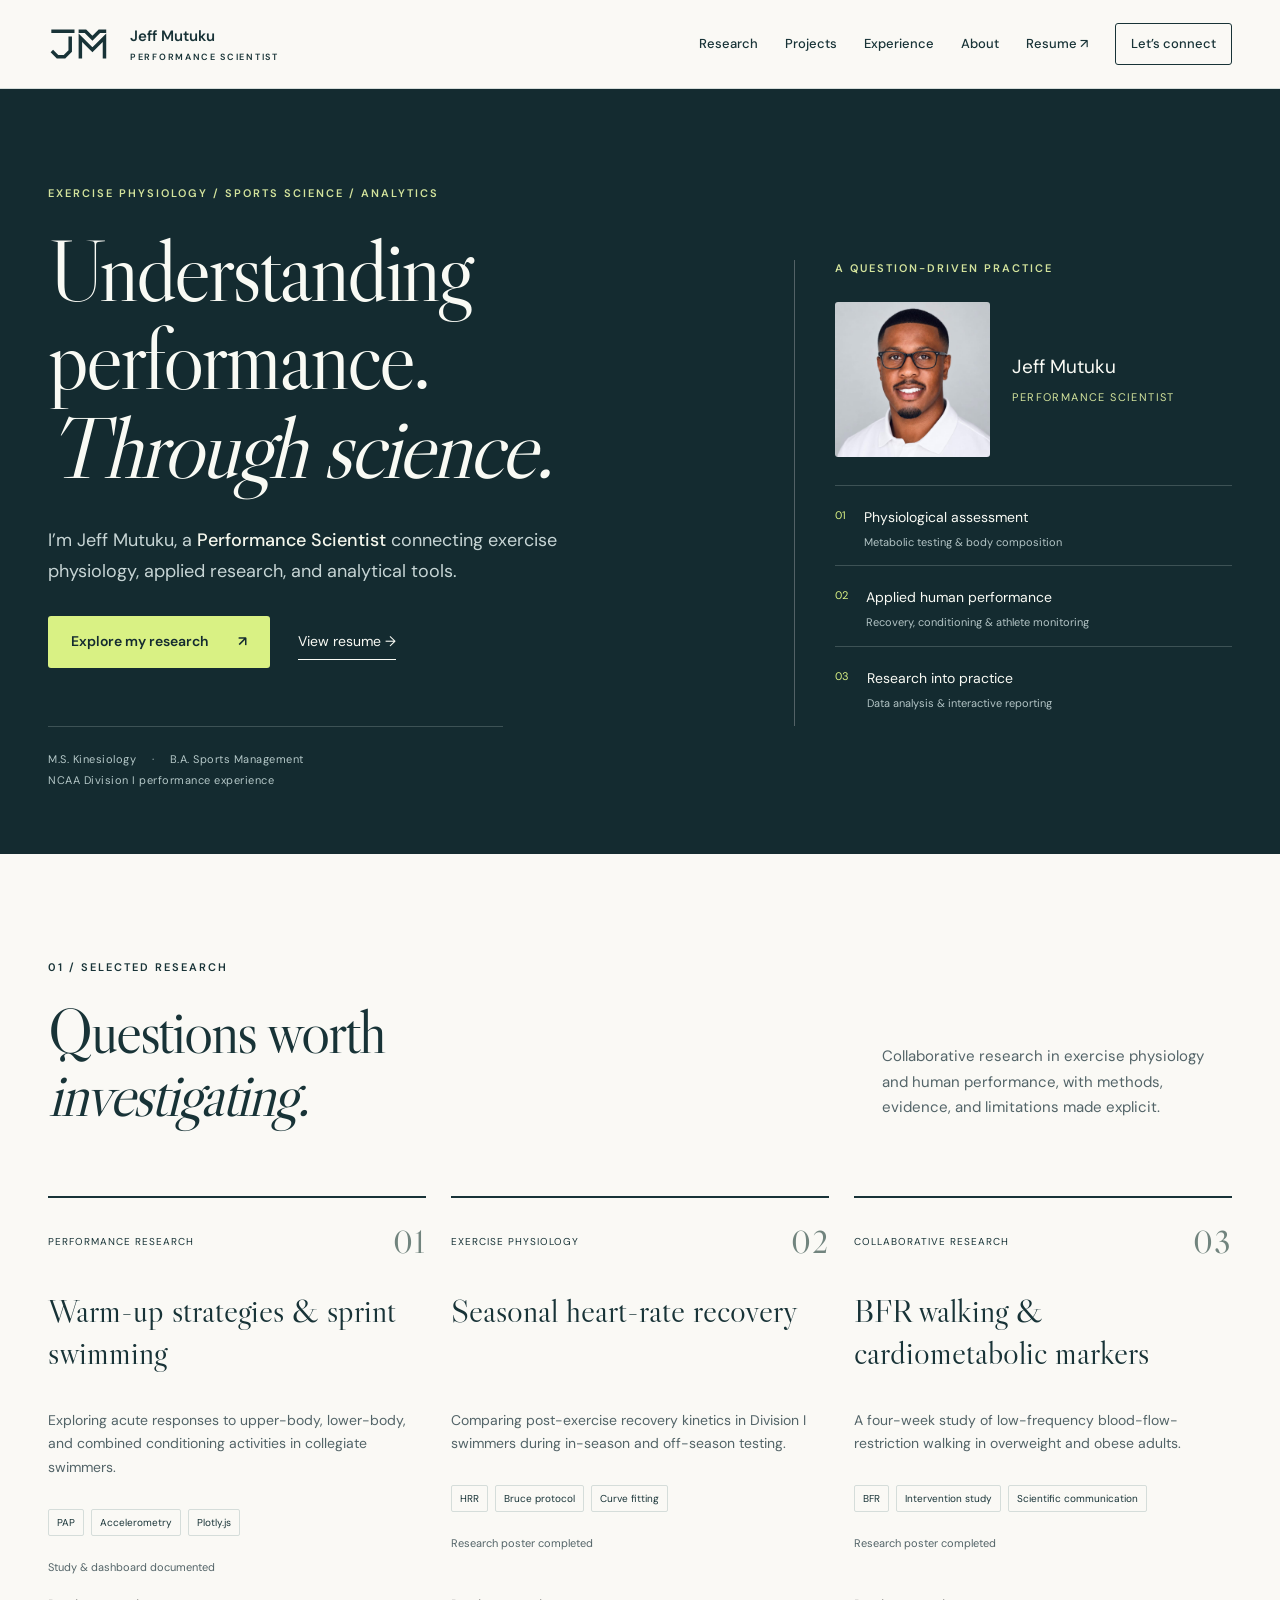
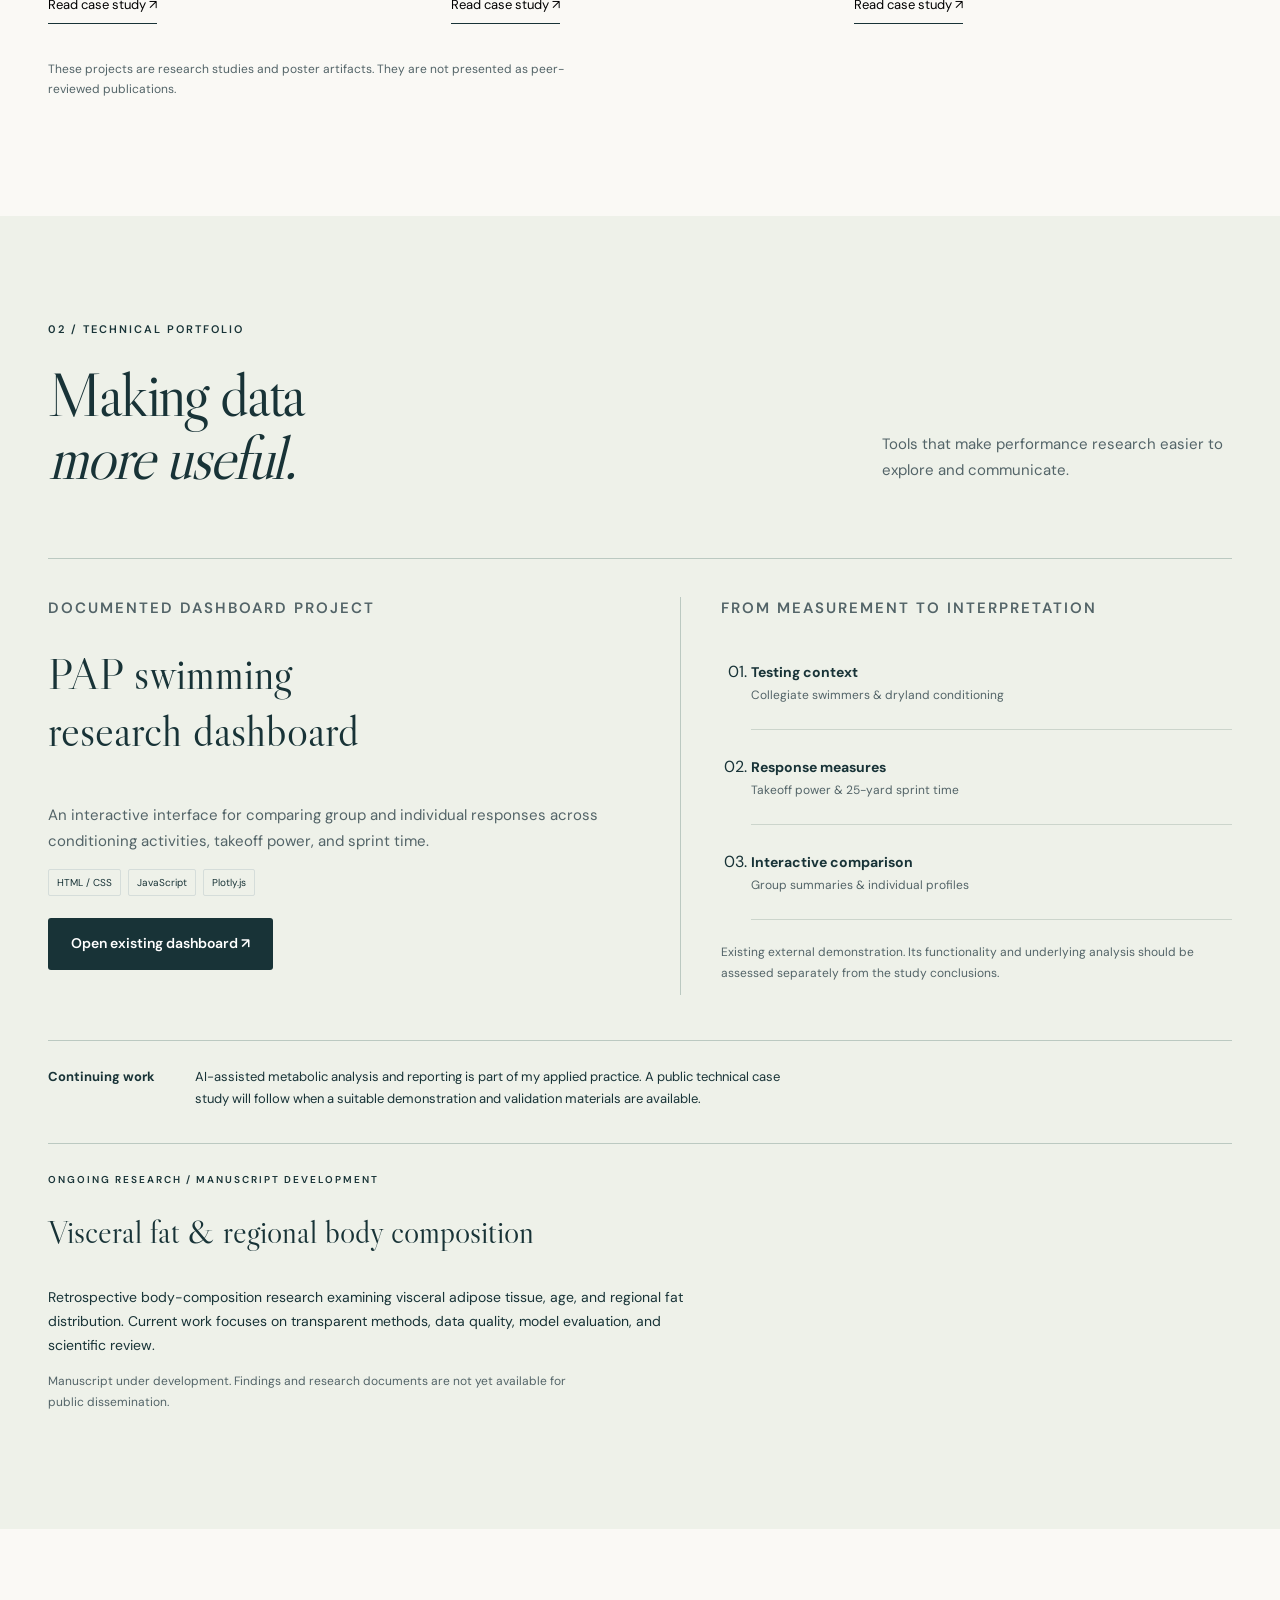
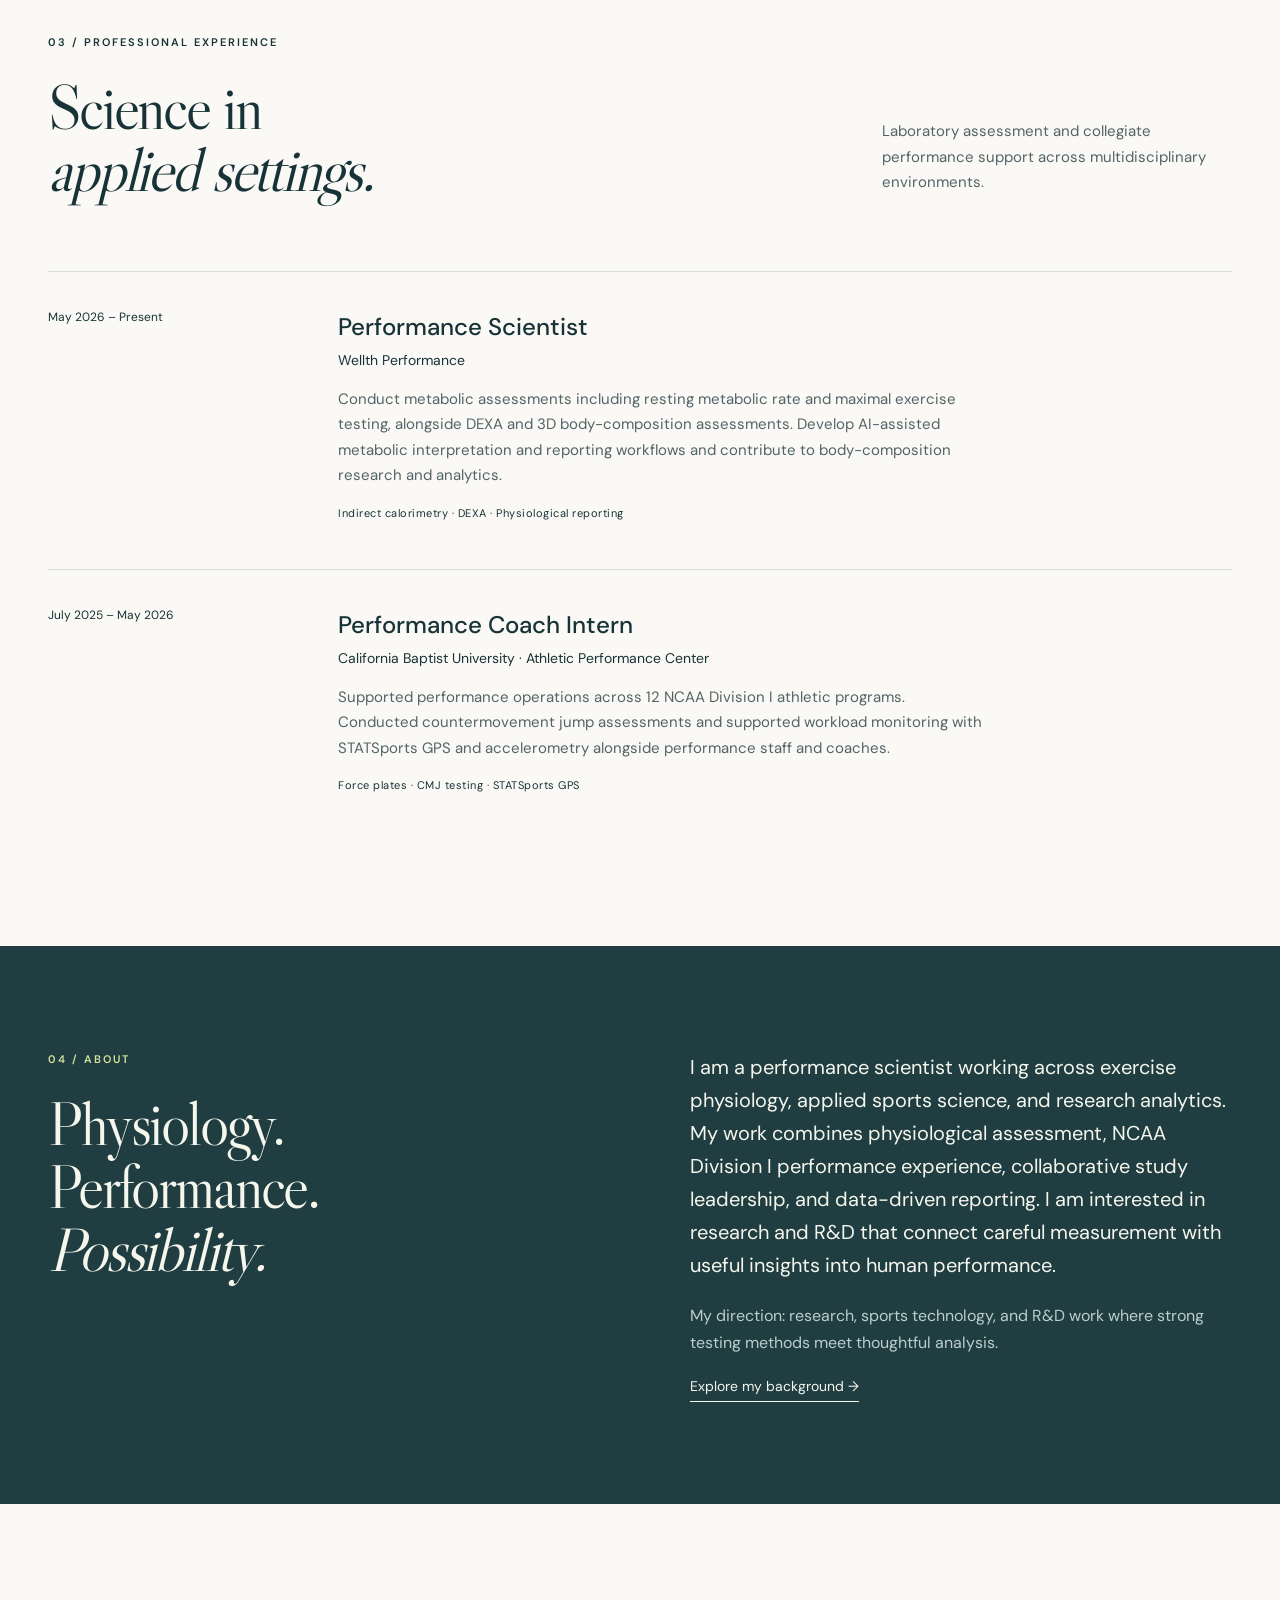
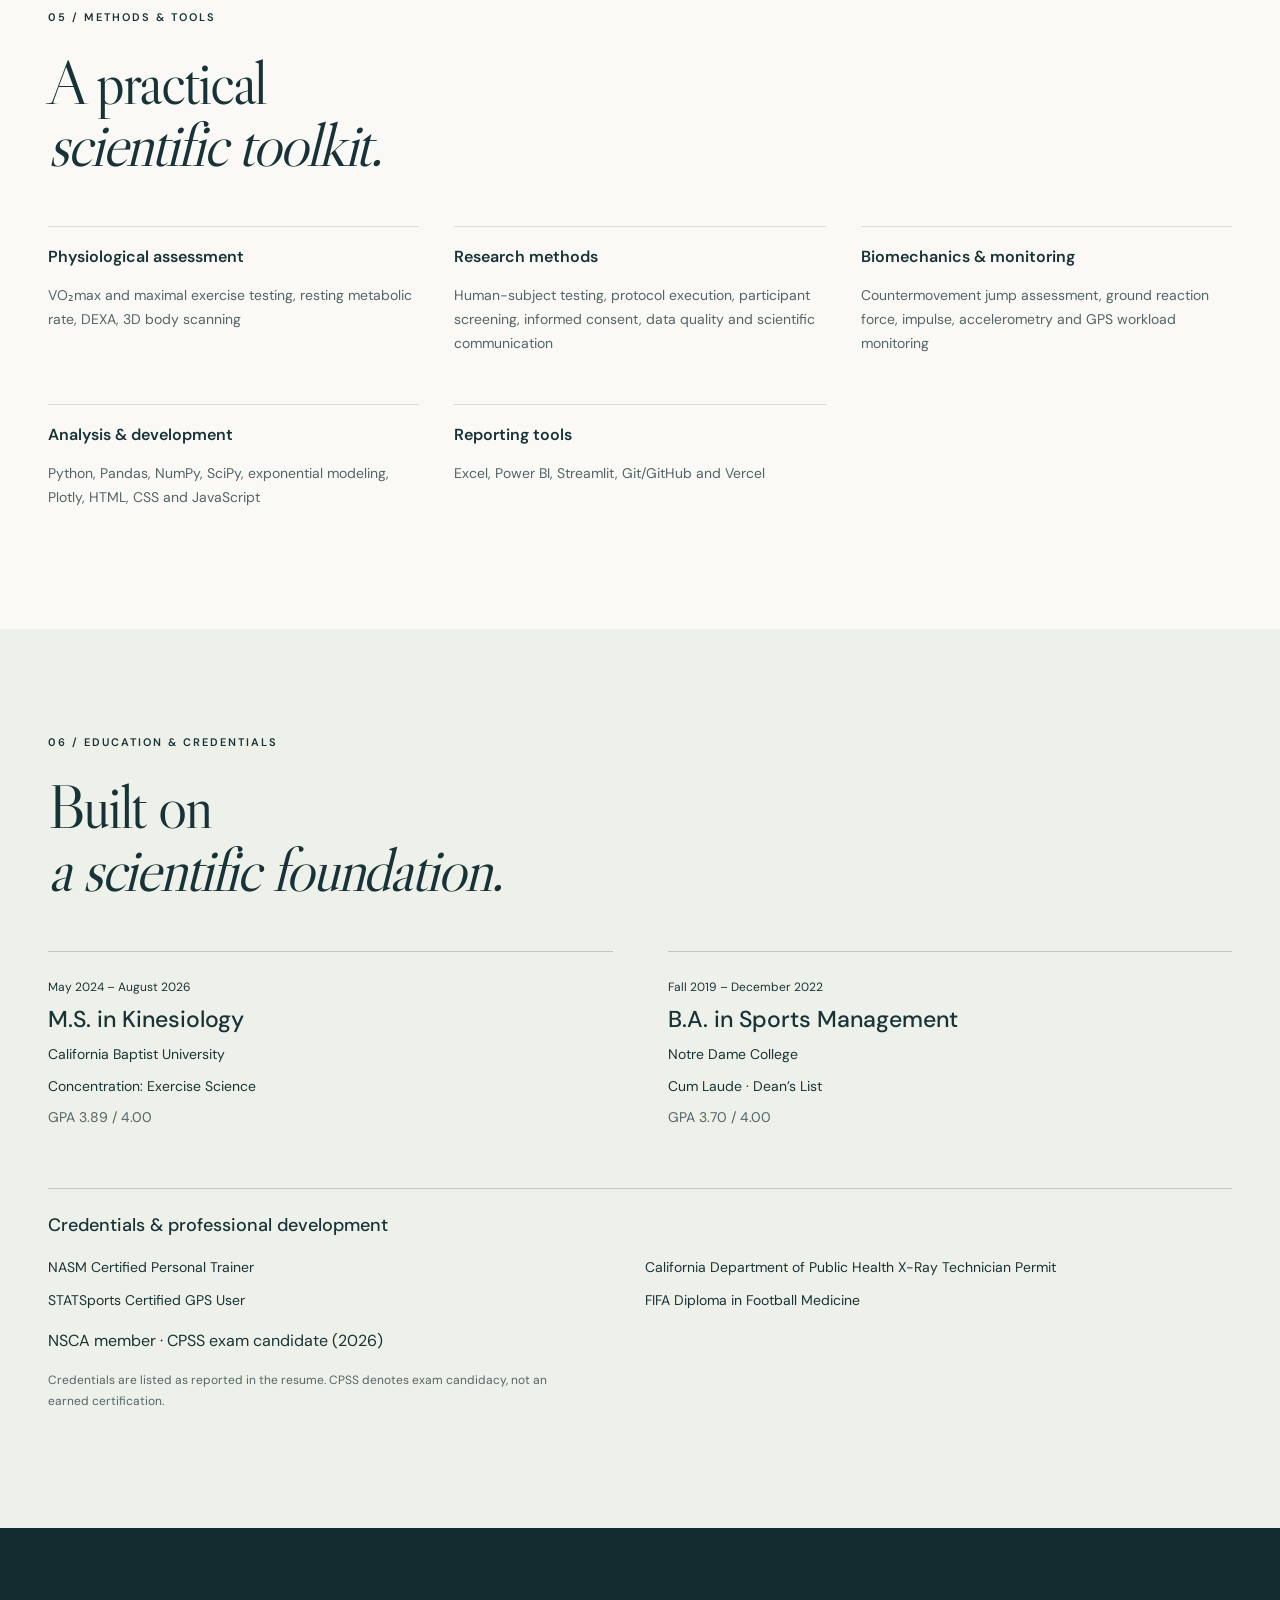
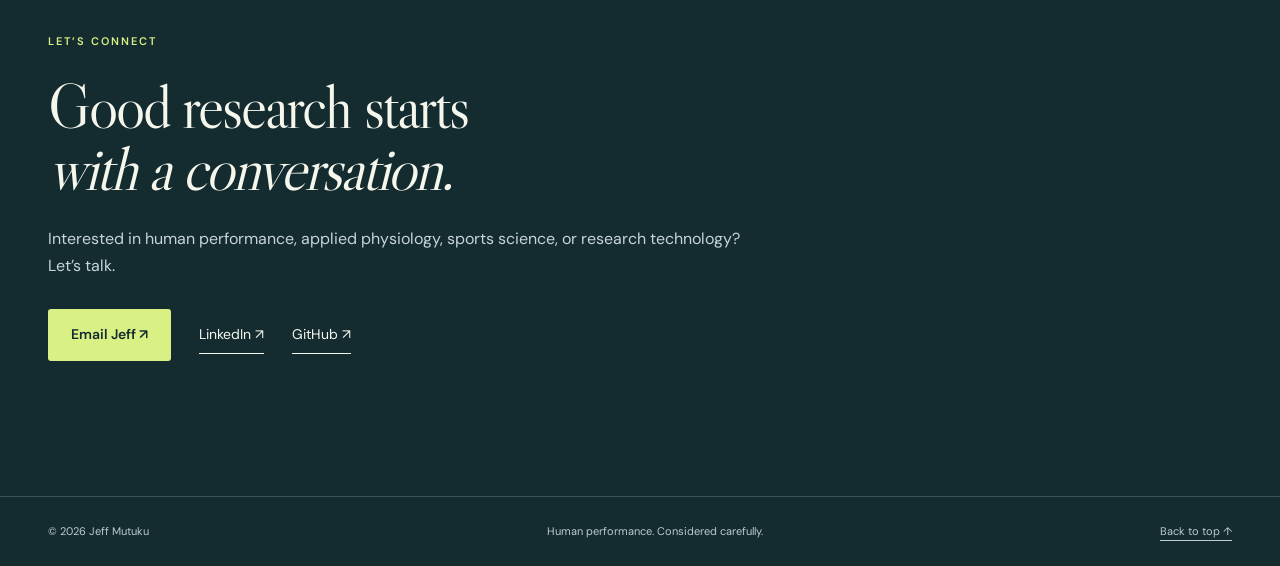
==== index.html @ 1e28871a "Refine scientist identity, research credit and resume Add original angular JM monogram and owner-sup" ====
<!doctype html>
<html lang="en">
<head>
<meta charset="utf-8"><meta name="viewport" content="width=device-width,initial-scale=1">
<title>Jeff Mutuku | Performance Scientist</title>
<meta name="description" content="Jeff Mutuku — exercise physiology, applied sports science, human performance research and analytical tools. Explore research, projects and experience.">
<meta name="theme-color" content="#142b30"><link rel="icon" type="image/svg+xml" href="jm-mark.svg"><link rel="stylesheet" href="styles.css">
<script src="content.js" defer></script><script src="site.js" defer></script>
</head>
<body>
<a class="skip" href="#main">Skip to content</a>
<header><div class="nav-wrap"><a class="brand" href="#home" aria-label="Jeff Mutuku home"><img class="jm-mark" src="jm-mark.svg" alt=""><span>Jeff Mutuku<small>PERFORMANCE SCIENTIST</small></span></a><button class="menu-toggle" aria-expanded="false" aria-controls="navigation">Menu</button><nav id="navigation" aria-label="Main navigation"><a href="#research">Research</a><a href="#projects">Projects</a><a href="#experience">Experience</a><a href="#about">About</a><a href="resume.html">Resume ↗</a><a class="nav-contact" href="#contact">Let’s connect</a></nav></div></header>
<main id="main">
<section class="hero" id="home"><div class="wrap hero-grid"><div><p class="eyebrow light">EXERCISE PHYSIOLOGY / SPORTS SCIENCE / ANALYTICS</p><h1>Understanding<br>performance.<br><em>Through science.</em></h1><p class="hero-intro">I’m Jeff Mutuku, a <strong>Performance Scientist</strong> connecting exercise physiology, applied research, and analytical tools.</p><div class="actions"><a class="button" href="#research">Explore my research <span>↗</span></a><a class="text-link" href="resume.html">View resume →</a></div><p class="hero-foot">M.S. Kinesiology <span>·</span> B.A. Sports Management<br>NCAA Division I performance experience</p></div><aside class="hero-aside" aria-label="Research focus"><p class="eyebrow light">A QUESTION-DRIVEN PRACTICE</p><figure class="profile"><img class="profile-photo" src="profile.jpeg" alt="Jeff Mutuku, Performance Scientist" width="800" height="800"><figcaption>Jeff Mutuku<small>Performance Scientist</small></figcaption></figure><div class="focus-row"><span>01</span><p>Physiological assessment<small>Metabolic testing & body composition</small></p></div><div class="focus-row"><span>02</span><p>Applied human performance<small>Recovery, conditioning & athlete monitoring</small></p></div><div class="focus-row"><span>03</span><p>Research into practice<small>Data analysis & interactive reporting</small></p></div></aside></div></section>
<section id="research" class="section"><div class="wrap"><div class="section-heading"><div><p class="eyebrow">01 / SELECTED RESEARCH</p><h2>Questions worth<br><em>investigating.</em></h2></div><p>Collaborative research in exercise physiology and human performance, with methods, evidence, and limitations made explicit.</p></div><div id="research-cards" class="research-grid"></div><p class="section-note">These projects are research studies and poster artifacts. They are not presented as peer-reviewed publications.</p></div></section>
<section id="projects" class="section tinted"><div class="wrap"><div class="section-heading"><div><p class="eyebrow">02 / TECHNICAL PORTFOLIO</p><h2>Making data<br><em>more useful.</em></h2></div><p>Tools that make performance research easier to explore and communicate.</p></div><article class="technical"><div><p class="eyebrow">DOCUMENTED DASHBOARD PROJECT</p><h3>PAP swimming<br>research dashboard</h3><p>An interactive interface for comparing group and individual responses across conditioning activities, takeoff power, and sprint time.</p><div class="tags"><span>HTML / CSS</span><span>JavaScript</span><span>Plotly.js</span></div><a class="button dark" href="https://portfolio-site-two-rho-96.vercel.app/" target="_blank" rel="noopener noreferrer">Open existing dashboard ↗</a></div><div class="technical-detail"><p class="eyebrow">FROM MEASUREMENT TO INTERPRETATION</p><ol><li><strong>Testing context</strong><span>Collegiate swimmers & dryland conditioning</span></li><li><strong>Response measures</strong><span>Takeoff power & 25-yard sprint time</span></li><li><strong>Interactive comparison</strong><span>Group summaries & individual profiles</span></li></ol><p class="muted">Existing external demonstration. Its functionality and underlying analysis should be assessed separately from the study conclusions.</p></div></article><div class="development-note"><strong>Continuing work</strong><p>AI-assisted metabolic analysis and reporting is part of my applied practice. A public technical case study will follow when a suitable demonstration and validation materials are available.</p></div><article class="ongoing-research"><p class="eyebrow">ONGOING RESEARCH / MANUSCRIPT DEVELOPMENT</p><h3>Visceral fat & regional body composition</h3><p>Retrospective body-composition research examining visceral adipose tissue, age, and regional fat distribution. Current work focuses on transparent methods, data quality, model evaluation, and scientific review.</p><p class="muted">Manuscript under development. Findings and research documents are not yet available for public dissemination.</p></article></div></section>
<section id="experience" class="section"><div class="wrap"><div class="section-heading"><div><p class="eyebrow">03 / PROFESSIONAL EXPERIENCE</p><h2>Science in<br><em>applied settings.</em></h2></div><p>Laboratory assessment and collegiate performance support across multidisciplinary environments.</p></div><div id="experience-list"></div></div></section>
<section id="about" class="section dark-section"><div class="wrap about-grid"><div><p class="eyebrow light">04 / ABOUT</p><h2>Physiology.<br>Performance.<br><em>Possibility.</em></h2></div><div><p id="bio" class="large-copy"></p><p class="muted">My direction: research, sports technology, and R&D work where strong testing methods meet thoughtful analysis.</p><a class="text-link" href="resume.html">Explore my background →</a></div></div></section>
<section id="skills" class="section"><div class="wrap"><p class="eyebrow">05 / METHODS & TOOLS</p><h2>A practical<br><em>scientific toolkit.</em></h2><div id="skills-list" class="skills-grid"></div></div></section>
<section id="education" class="section tinted"><div class="wrap"><p class="eyebrow">06 / EDUCATION & CREDENTIALS</p><h2>Built on<br><em>a scientific foundation.</em></h2><div id="education-list" class="education-grid"></div><div class="credentials"><h3>Credentials & professional development</h3><ul id="credentials-list"></ul><p id="development"></p><p class="muted">Credentials are listed as reported in the resume. CPSS denotes exam candidacy, not an earned certification.</p></div></div></section>
<section id="contact" class="section contact"><div class="wrap"><p class="eyebrow light">LET’S CONNECT</p><h2>Good research starts<br><em>with a conversation.</em></h2><p>Interested in human performance, applied physiology, sports science, or research technology? Let’s talk.</p><div class="actions"><a class="button" href="mailto:Jffmutuku@gmail.com">Email Jeff ↗</a><a class="text-link" href="https://www.linkedin.com/in/jeffmutuku" target="_blank" rel="noopener noreferrer">LinkedIn ↗</a><a class="text-link" href="https://github.com/JuvoLab">GitHub ↗</a></div></div></section>
</main><footer><div class="wrap"><span>© 2026 Jeff Mutuku</span><span>Human performance. Considered carefully.</span><a href="#home">Back to top ↑</a></div></footer>
<dialog id="research-dialog" aria-labelledby="dialog-title"><div class="dialog-head"><p class="eyebrow">RESEARCH CASE STUDY</p><button id="close-dialog" aria-label="Close research case study">Close ×</button></div><div id="dialog-content"></div></dialog>
<noscript><p class="wrap">Enable JavaScript to view the detailed research, education and experience content. You can also <a href="resume.html">read the resume</a>.</p></noscript>
</body></html>
---- styles.css ----
@import url('https://fonts.googleapis.com/css2?family=DM+Sans:wght@400;500;600;700&family=Libre+Caslon+Display&display=swap');
:root{--ink:#183337;--muted:#536468;--paper:#faf9f5;--line:#d5ddda;--green:#d9f184;--serif:'Libre Caslon Display',Georgia,serif;--sans:'DM Sans',Arial,sans-serif}*{box-sizing:border-box}html{scroll-behavior:smooth;scroll-padding-top:105px}body{margin:0;color:var(--ink);background:var(--paper);font:16px/1.7 var(--sans)}a{color:inherit;text-underline-offset:5px}button{font:inherit;cursor:pointer}a,button{-webkit-tap-highlight-color:transparent}button:focus-visible,a:focus-visible,summary:focus-visible{outline:3px solid #168092;outline-offset:5px}h1,h2,h3,p{margin-top:0}h1,h2{font-family:var(--serif);font-weight:400;line-height:1.02;letter-spacing:-.035em}h1{font-size:clamp(3.5rem,6.8vw,7.2rem);margin-bottom:32px}h2{font-size:clamp(2.8rem,4.8vw,4.7rem);margin-bottom:25px}h3{font-size:1.5rem;line-height:1.3;font-weight:500}em{font-weight:400}p{max-width:65ch}.wrap{width:min(1200px,calc(100% - 96px));margin:auto}.skip{position:fixed;top:-100px;left:10px;background:white;padding:10px;z-index:100}.skip:focus{top:10px}header{background:var(--paper);border-bottom:1px solid var(--line);position:sticky;top:0;z-index:20}.nav-wrap{max-width:1400px;margin:auto;padding:23px 48px;display:flex;justify-content:space-between;align-items:center;gap:24px}.brand{display:flex;align-items:center;gap:14px;text-decoration:none;font:32px var(--serif)}.brand>span{font:600 15px var(--sans)}.brand small{display:block;font-size:8px;letter-spacing:1.5px;margin-top:5px}nav{display:flex;align-items:center;gap:27px;font-size:13px;font-weight:500}nav a{text-decoration:none}nav a:hover{text-decoration:underline}.nav-contact{padding:9px 15px;border:1px solid var(--ink);border-radius:3px}.menu-toggle{display:none}.hero{background:#142b30;color:#f9faf4;padding:96px 0 52px}.hero-grid{display:grid;grid-template-columns:1.5fr 1fr;gap:90px;align-items:center}.eyebrow{font-size:11px;font-weight:600;letter-spacing:2px;line-height:1.5;margin-bottom:25px}.light{color:#d3e39c}.hero-intro{max-width:530px;font-size:18px;color:#c7d5d5}.actions{display:flex;align-items:center;flex-wrap:wrap;gap:28px;margin:30px 0}.button{display:inline-flex;gap:30px;align-items:center;background:var(--green);padding:14px 23px;color:#142b30;border-radius:3px;text-decoration:none;font-size:14px;font-weight:600}.button:hover{background:#e7f6b4}.text-link{font-size:14px;text-decoration:none;border-bottom:1px solid currentColor;padding:6px 0}.hero-foot{border-top:1px solid #3d5255;margin-top:58px;padding-top:22px;font-size:11px;color:#b5c8c8;letter-spacing:.5px}.hero-foot span{margin:0 12px}.hero-aside{border-left:1px solid #536266;padding-left:40px}.aside-title{font-family:var(--serif);font-size:35px;line-height:1.25;margin-bottom:40px}.focus-row{display:flex;gap:18px;border-top:1px solid #3d5255;padding-top:20px}.focus-row>span{font-size:11px;color:var(--green)}.focus-row p{font-size:14px}.focus-row small{display:block;color:#b3c4c5;font-size:11px;margin-top:3px}.section{padding:105px 0}.section-heading{display:flex;align-items:end;justify-content:space-between;gap:60px;margin-bottom:45px}.section-heading>p{max-width:350px;font-size:15px;color:var(--muted);margin-bottom:30px}.research-grid{display:grid;grid-template-columns:repeat(3,1fr);gap:25px}.research-card{border-top:2px solid var(--ink);display:flex;flex-direction:column;padding:24px 0 0}.card-top{display:flex;justify-content:space-between;align-items:center;gap:12px;font-size:10px;text-transform:uppercase;letter-spacing:1px;margin-bottom:28px}.card-number{font:32px var(--serif);color:#71847e}.research-card h3{font-family:var(--serif);font-size:33px;min-height:86px}.research-card p{font-size:14px;color:var(--muted)}.tags{display:flex;flex-wrap:wrap;gap:7px;margin:15px 0 22px}.tags span{font-size:10px;border:1px solid var(--line);padding:4px 8px;border-radius:2px}.status{font-size:11px;color:#536468;margin:0 0 10px}.card-action{align-self:start;background:transparent;border:0;border-bottom:1px solid var(--ink);padding:7px 0;font-size:13px;margin-top:auto}.section-note{font-size:12px;color:var(--muted);margin-top:35px}.tinted{background:#eef1e9}.technical{display:grid;grid-template-columns:1fr 1fr;gap:80px;border-top:1px solid #bbc9c1;padding-top:38px}.technical h3{font-family:var(--serif);font-size:44px}.technical p{font-size:15px;color:var(--muted)}.dark{background:var(--ink);color:white}.dark:hover{background:#29575b}.technical-detail{border-left:1px solid #bbc9c1;padding-left:40px}.technical-detail ol{list-style:decimal-leading-zero;padding-left:30px}.technical-detail li{padding:13px 0 24px;border-bottom:1px solid #ccd5cc;margin-bottom:10px}.technical-detail li strong,.technical-detail li span{display:block;font-size:14px}.technical-detail li span{font-size:12px;color:var(--muted)}.technical-detail .muted{font-size:12px;margin-top:22px}.development-note{border-top:1px solid #bbc9c1;margin-top:45px;padding-top:25px;display:flex;gap:40px;font-size:13px}.development-note strong{white-space:nowrap}.experience-row{display:grid;grid-template-columns:240px 1fr;gap:50px;padding:35px 0;border-top:1px solid var(--line)}.experience-row .date{font-size:12px}.experience-row h3{margin:4px 0 7px}.org{font-size:14px}.experience-row .desc{font-size:15px;color:var(--muted)}.experience-row .tools{font-size:11px;letter-spacing:.5px}.dark-section{background:#203e42;color:#f5f6ec}.about-grid{display:grid;grid-template-columns:1fr 1fr;gap:100px}.large-copy{font-size:20px;line-height:1.65}.dark-section .muted{color:#bccdcd}.skills-grid{display:grid;grid-template-columns:repeat(3,1fr);gap:35px;margin-top:50px}.skill{border-top:1px solid var(--line);padding-top:20px}.skill h3{font-size:16px;font-weight:600}.skill p{font-size:14px;color:var(--muted)}.education-grid{display:grid;grid-template-columns:1fr 1fr;gap:55px;margin:50px 0}.education-card{border-top:1px solid #b9c9bf;padding-top:25px}.education-card h3{margin-bottom:8px;font-size:23px}.education-card p{font-size:14px;margin-bottom:8px}.education-card .date{font-size:12px}.credentials{border-top:1px solid #b9c9bf;padding-top:25px}.credentials h3{font-size:18px}.credentials ul{padding:0;list-style:none;display:grid;grid-template-columns:1fr 1fr;gap:10px;font-size:14px}.credentials .muted{font-size:12px}.contact{background:#142b30;color:#f5f7ed}.contact p{color:#c7d5d5}.contact .eyebrow{color:var(--green)}footer{background:#142b30;color:#bdcdcb;border-top:1px solid #3d5255;padding:25px 0;font-size:11px}footer .wrap{display:flex;justify-content:space-between;gap:20px}dialog{border:0;border-radius:5px;padding:35px 45px;width:min(850px,calc(100% - 36px));max-height:88vh;overflow:auto;background:var(--paper);color:var(--ink)}dialog::backdrop{background:#081c22c9}.dialog-head{display:flex;justify-content:space-between;align-items:start;gap:20px;position:sticky;top:-35px;background:var(--paper);padding:12px 0;z-index:1}.dialog-head button{background:none;border:1px solid #7d9188;border-radius:3px;font-size:12px;padding:5px 12px}dialog h2{font-size:42px}dialog h3{font-size:16px;margin-top:28px;font-weight:600}dialog p{font-size:14px}dialog img{width:100%;height:auto;margin-top:20px}dialog .source{font-size:12px;color:var(--muted);border-top:1px solid var(--line);padding-top:20px;margin-top:30px}.resume-page{max-width:850px;margin:60px auto;padding:0 30px}.resume-page h1{font-size:60px}.resume-page h2{font:600 20px var(--sans);border-bottom:1px solid var(--line);padding-bottom:12px;margin-top:35px}.resume-page h3{font-size:17px;margin-bottom:5px}.resume-page p,.resume-page li{font-size:14px}.resume-actions{display:flex;gap:25px;align-items:center}.muted{color:var(--muted)}
@media(min-width:1500px){.hero{padding-top:115px;padding-bottom:75px}}@media(max-width:1050px){.nav-wrap{padding:20px 30px}nav{gap:15px}.wrap{width:calc(100% - 60px)}.hero-grid{gap:40px}.hero-aside{padding-left:25px}.research-card h3{font-size:29px}.about-grid{gap:50px}}@media(max-width:780px){html{scroll-padding-top:90px}.nav-wrap{padding:17px 22px}.brand{font-size:28px}.brand>span{font-size:13px}.brand small{font-size:7px}.menu-toggle{display:block;background:none;border:1px solid var(--ink);padding:6px 12px;border-radius:3px;font-size:13px}nav{display:none;position:absolute;left:0;right:0;top:100%;background:var(--paper);padding:25px;flex-direction:column;align-items:stretch;gap:18px;border-bottom:1px solid var(--line);box-shadow:0 8px 10px #142b3010}nav.open{display:flex}nav a{padding:7px;font-size:16px}.wrap{width:calc(100% - 44px)}.hero{padding:60px 0 35px}.hero-grid{grid-template-columns:1fr;gap:35px}h1{font-size:clamp(3.3rem,10vw,5.5rem)}.hero .eyebrow{font-size:9px;letter-spacing:1.3px}.hero-intro{font-size:16px}.hero-foot{margin-top:35px}.hero-foot span{margin:0 5px}.hero-aside{border-left:0;border-top:1px solid #536266;padding:25px 0 0}.aside-title{font-size:30px;margin-bottom:22px}.section{padding:65px 0}.section-heading{display:block;margin-bottom:25px}.section-heading>p{max-width:100%}.research-grid{grid-template-columns:1fr;gap:35px}.research-card h3{min-height:0;font-size:35px}.card-top{margin-bottom:12px}.research-card p{max-width:100%}.technical{grid-template-columns:1fr;gap:25px}.technical-detail{border-left:0;border-top:1px solid #bbc9c1;padding:25px 0 0}.development-note{display:block}.experience-row{grid-template-columns:1fr;gap:10px}.about-grid{grid-template-columns:1fr;gap:20px}.large-copy{font-size:18px}.skills-grid{grid-template-columns:1fr 1fr;gap:25px}.education-grid{grid-template-columns:1fr;gap:30px}.credentials ul{grid-template-columns:1fr}.actions{gap:20px}.contact h2{font-size:43px}footer .wrap{flex-wrap:wrap}dialog{padding:24px}dialog h2{font-size:34px}.dialog-head{top:-24px}.resume-page{margin:30px auto}.resume-page h1{font-size:50px}}@media(max-width:420px){.skills-grid{grid-template-columns:1fr}.hero-foot{font-size:10px}.hero-foot span{display:none}.hero-foot{max-width:270px}}@media(prefers-reduced-motion:reduce){html{scroll-behavior:auto}*{animation:none!important;transition:none!important}}@media print{header,footer,.resume-actions{display:none}body{background:white;color:black}.resume-page{margin:0;max-width:100%;padding:0}.resume-page h1{font-size:32px}.resume-page h2{margin-top:20px;font-size:16px}.resume-page p,.resume-page li{font-size:11px;line-height:1.45}.experience-row{padding:10px 0}.resume-page section{break-inside:avoid}a{text-decoration:none}}
/* Personal identity: original angular JM mark and owner-supplied portrait. */
.jm-mark{display:block;width:66px;height:42px;flex:0 0 auto}.brand{gap:16px}.brand small{font-size:9px;letter-spacing:1.7px}.profile{margin:0 0 28px;display:flex;align-items:center;gap:22px}.profile-photo{width:155px;height:155px;object-fit:cover;border-radius:3px;filter:none}.profile figcaption{font-size:19px;line-height:1.5}.profile figcaption small{display:block;font-size:11px;letter-spacing:1.4px;text-transform:uppercase;color:#d3e39c;margin-top:8px}.hero-intro strong{font-weight:500;color:#f5f7ed}.hero-foot{line-height:1.9}.ongoing-research{border-top:1px solid #bbc9c1;padding-top:28px;margin-top:20px}.ongoing-research h3{font-family:var(--serif);font-size:32px}.ongoing-research>p{font-size:14px}.ongoing-research .eyebrow{font-size:10px}.ongoing-research .muted,.project-meta{font-size:12px}.project-role{font-weight:600}.project-meta{color:var(--muted)}@media(max-width:780px){.jm-mark{width:53px;height:35px}.brand{gap:10px}.brand small{font-size:8px;letter-spacing:1.1px}.profile-photo{width:125px;height:125px}.profile figcaption{font-size:19px}.profile{margin-bottom:26px}}
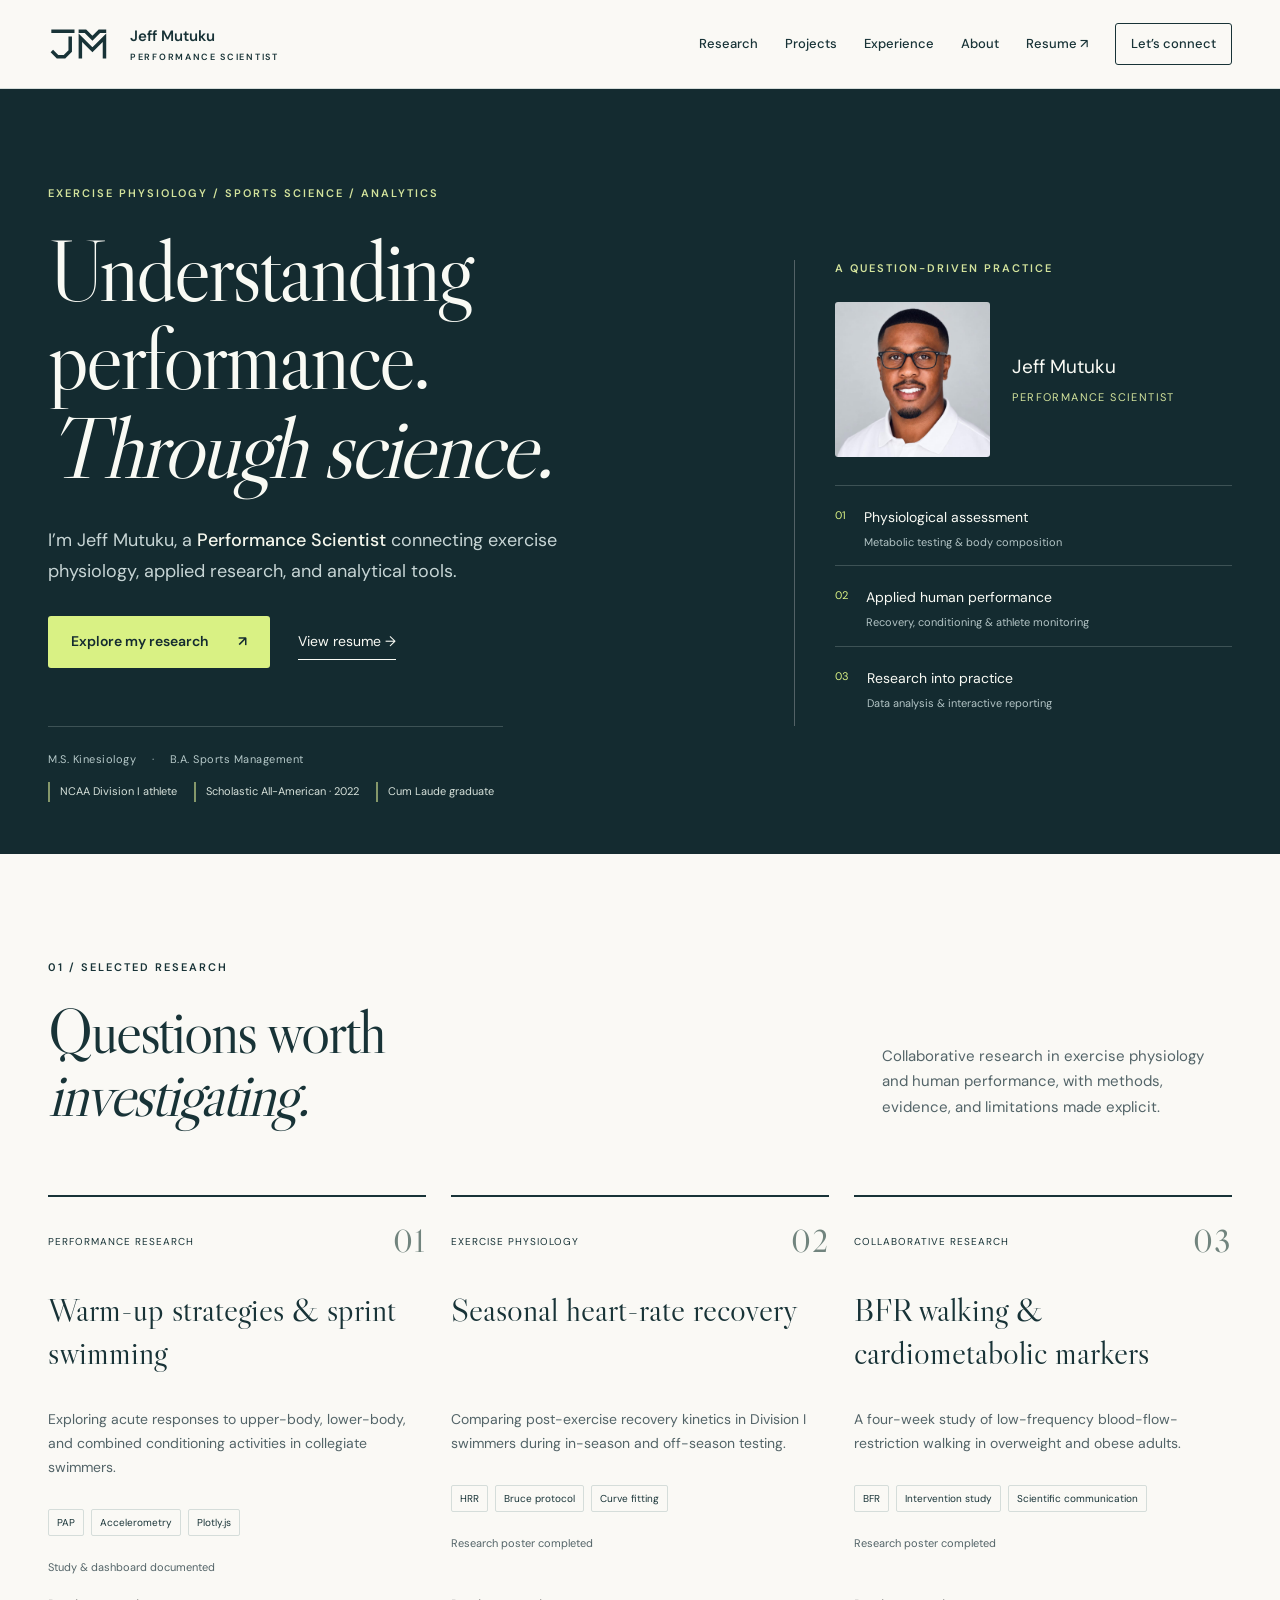
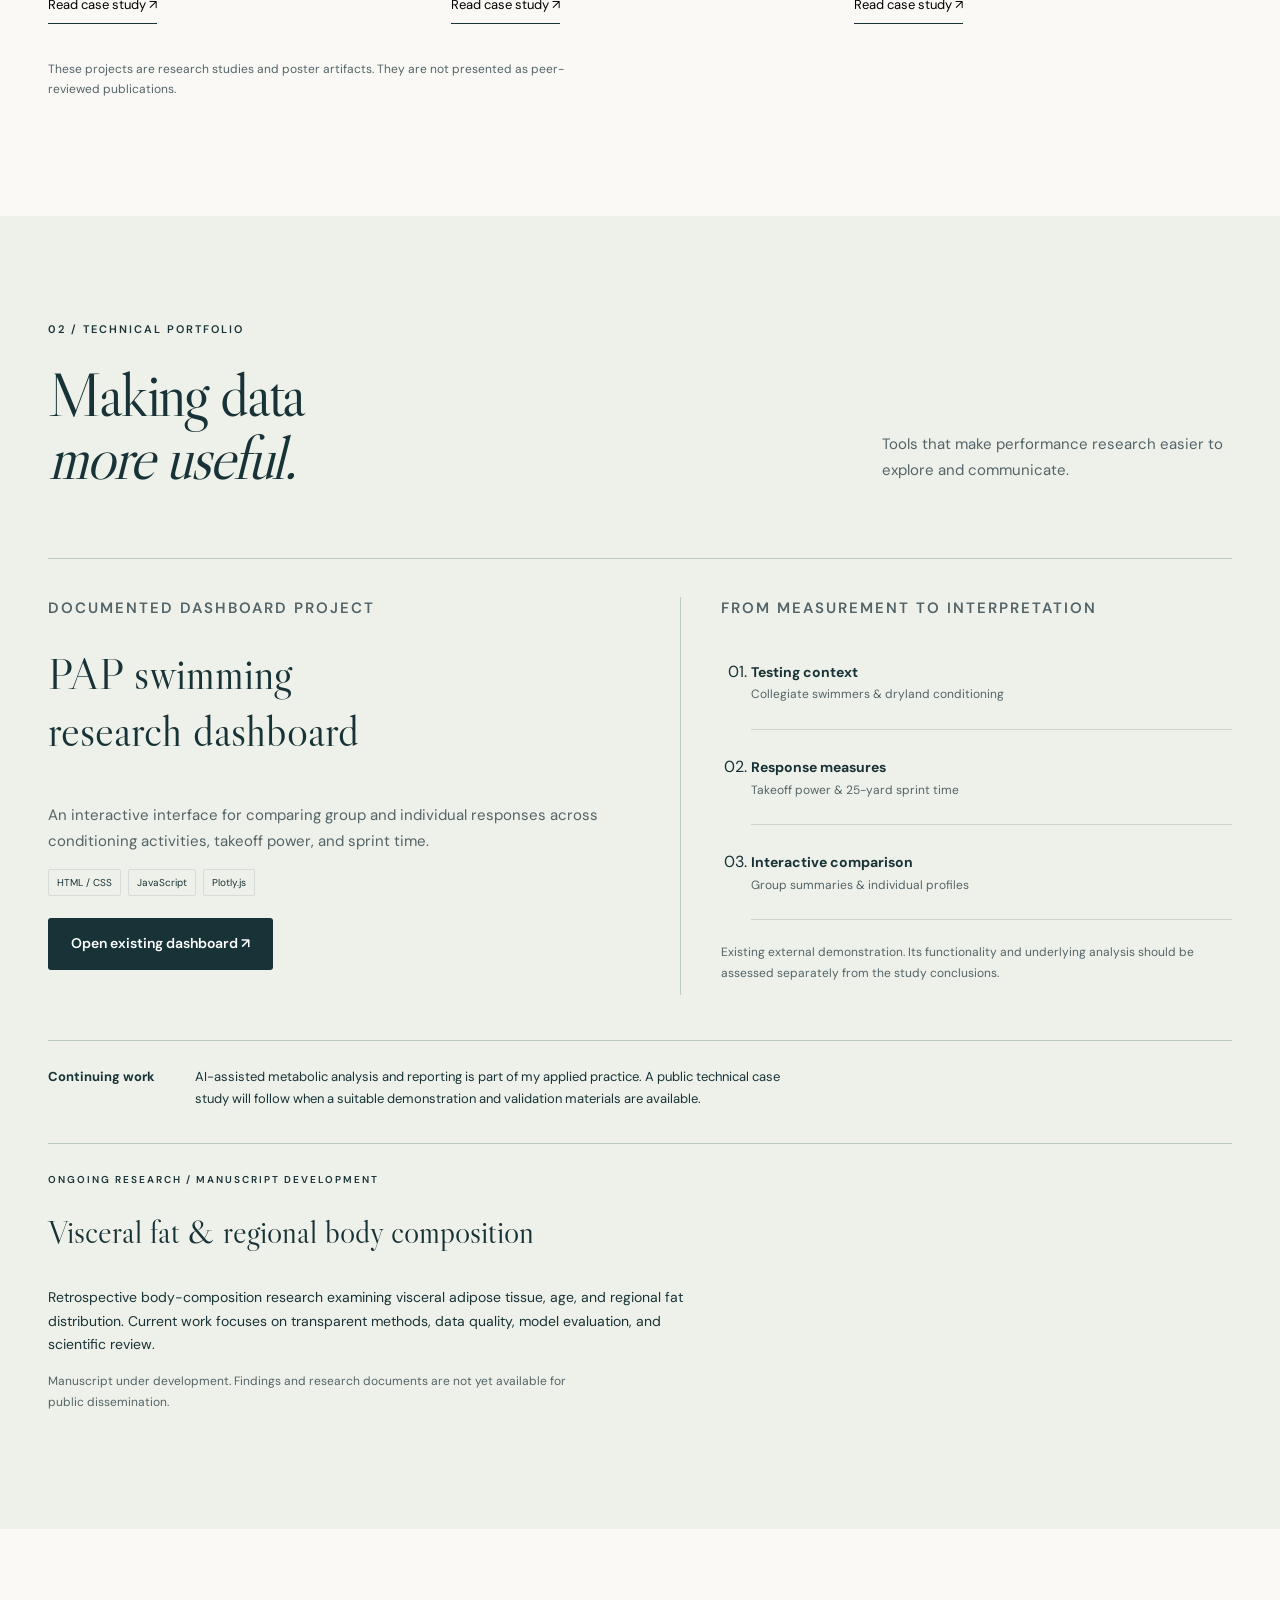
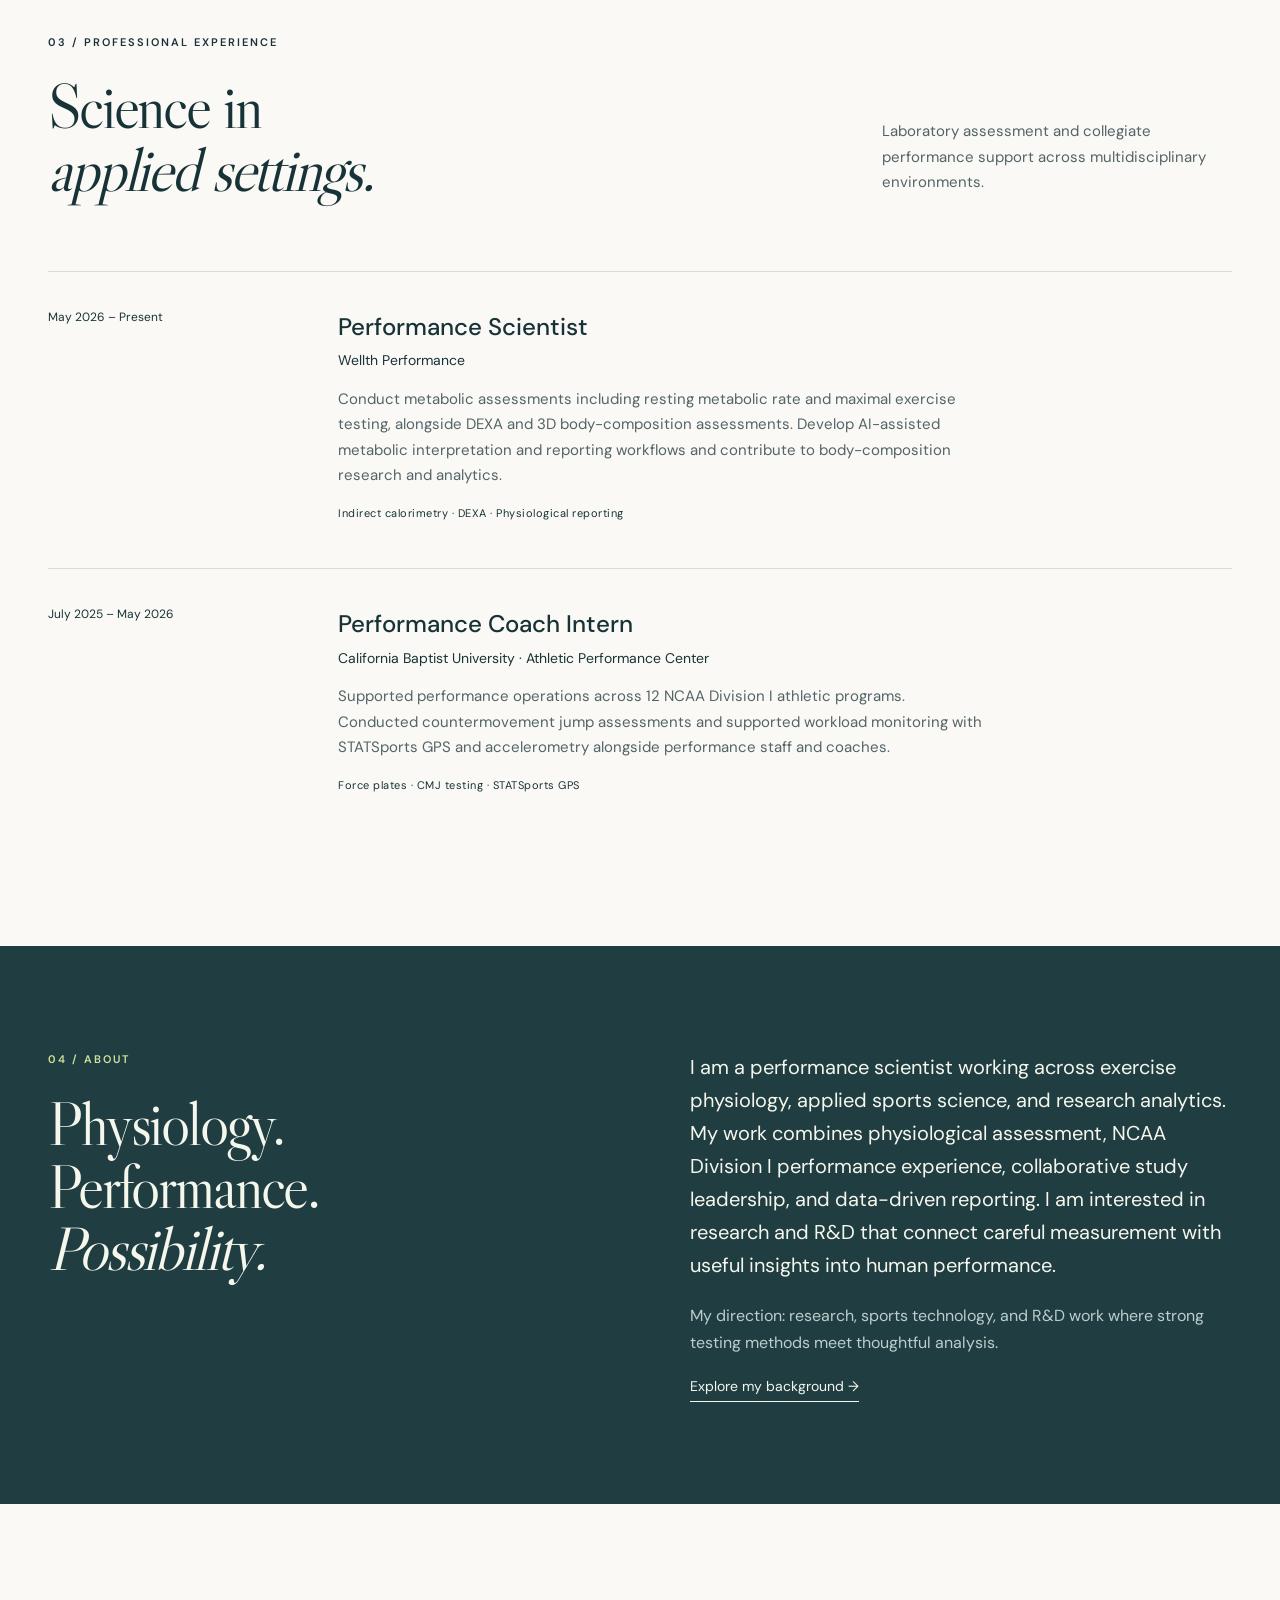
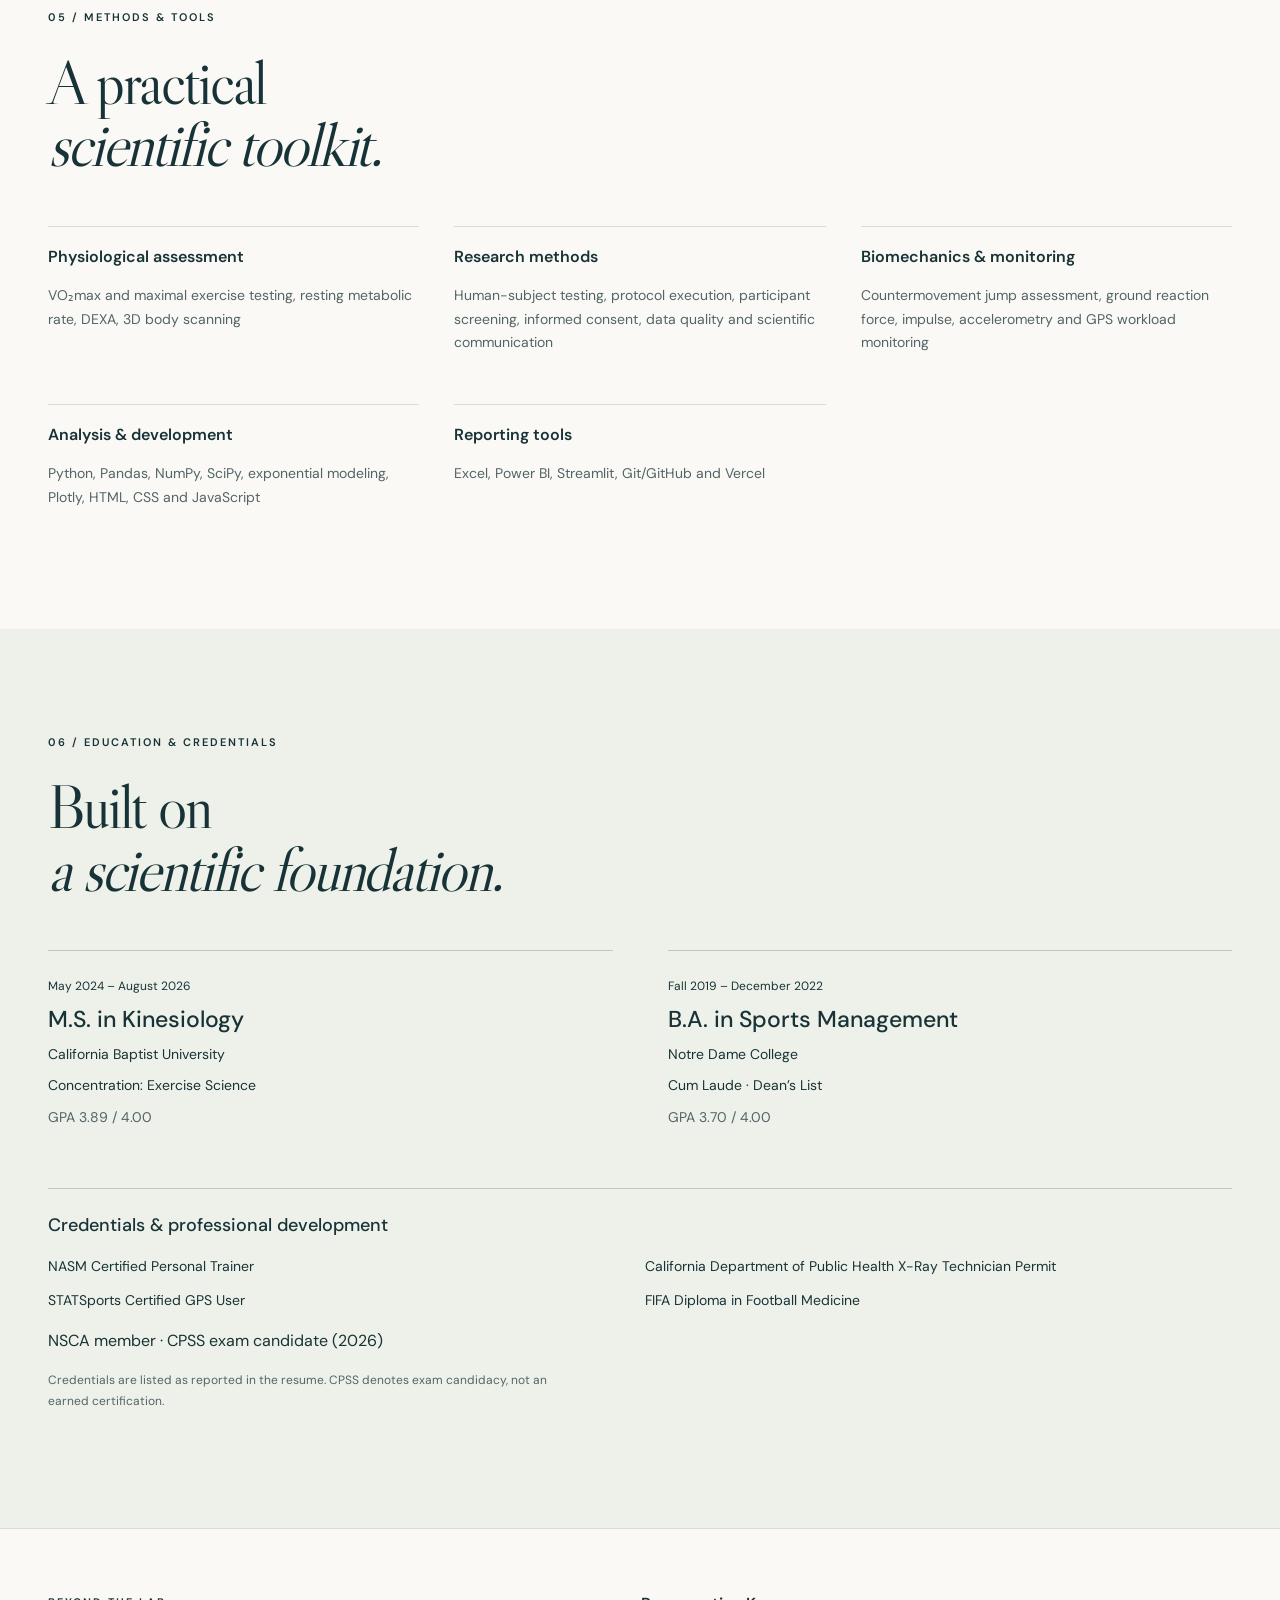
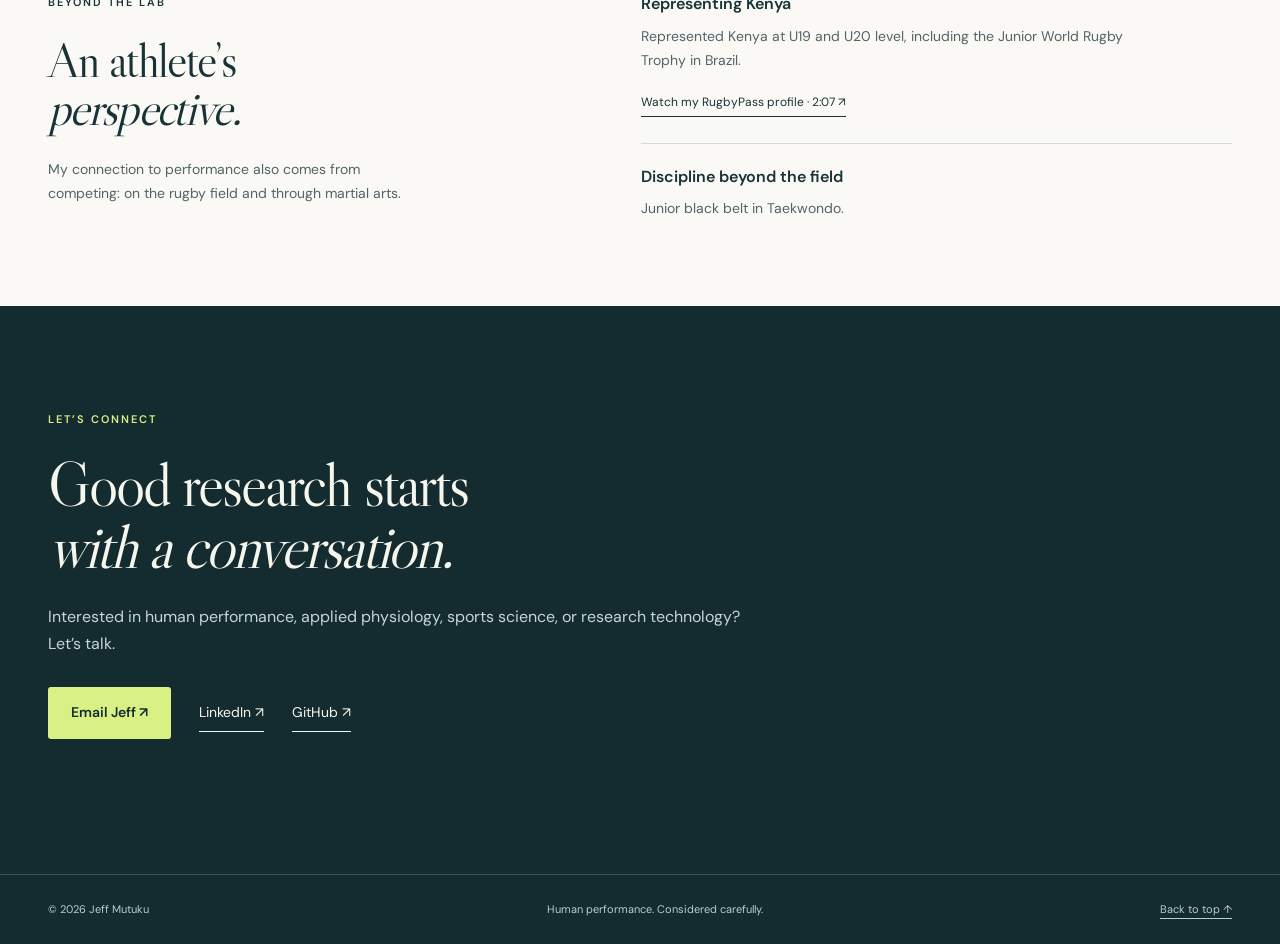
==== commit 307f20bd: "Restore original resume and refine research and personal presentation" ====
--- a/index.html
+++ b/index.html
@@ -4,20 +4,21 @@
 <meta charset="utf-8"><meta name="viewport" content="width=device-width,initial-scale=1">
 <title>Jeff Mutuku | Performance Scientist</title>
 <meta name="description" content="Jeff Mutuku — exercise physiology, applied sports science, human performance research and analytical tools. Explore research, projects and experience.">
-<meta name="theme-color" content="#142b30"><link rel="icon" type="image/svg+xml" href="jm-mark.svg"><link rel="stylesheet" href="styles.css">
-<script src="content.js" defer></script><script src="site.js" defer></script>
+<meta name="theme-color" content="#142b30"><link rel="icon" type="image/svg+xml" href="jm-mark.svg"><link rel="stylesheet" href="styles.css?v=20261108-r3">
+<script src="content.js?v=20261108-r3" defer></script><script src="site.js?v=20261108-r3" defer></script>
 </head>
 <body>
 <a class="skip" href="#main">Skip to content</a>
 <header><div class="nav-wrap"><a class="brand" href="#home" aria-label="Jeff Mutuku home"><img class="jm-mark" src="jm-mark.svg" alt=""><span>Jeff Mutuku<small>PERFORMANCE SCIENTIST</small></span></a><button class="menu-toggle" aria-expanded="false" aria-controls="navigation">Menu</button><nav id="navigation" aria-label="Main navigation"><a href="#research">Research</a><a href="#projects">Projects</a><a href="#experience">Experience</a><a href="#about">About</a><a href="resume.html">Resume ↗</a><a class="nav-contact" href="#contact">Let’s connect</a></nav></div></header>
 <main id="main">
-<section class="hero" id="home"><div class="wrap hero-grid"><div><p class="eyebrow light">EXERCISE PHYSIOLOGY / SPORTS SCIENCE / ANALYTICS</p><h1>Understanding<br>performance.<br><em>Through science.</em></h1><p class="hero-intro">I’m Jeff Mutuku, a <strong>Performance Scientist</strong> connecting exercise physiology, applied research, and analytical tools.</p><div class="actions"><a class="button" href="#research">Explore my research <span>↗</span></a><a class="text-link" href="resume.html">View resume →</a></div><p class="hero-foot">M.S. Kinesiology <span>·</span> B.A. Sports Management<br>NCAA Division I performance experience</p></div><aside class="hero-aside" aria-label="Research focus"><p class="eyebrow light">A QUESTION-DRIVEN PRACTICE</p><figure class="profile"><img class="profile-photo" src="profile.jpeg" alt="Jeff Mutuku, Performance Scientist" width="800" height="800"><figcaption>Jeff Mutuku<small>Performance Scientist</small></figcaption></figure><div class="focus-row"><span>01</span><p>Physiological assessment<small>Metabolic testing & body composition</small></p></div><div class="focus-row"><span>02</span><p>Applied human performance<small>Recovery, conditioning & athlete monitoring</small></p></div><div class="focus-row"><span>03</span><p>Research into practice<small>Data analysis & interactive reporting</small></p></div></aside></div></section>
+<section class="hero" id="home"><div class="wrap hero-grid"><div><p class="eyebrow light">EXERCISE PHYSIOLOGY / SPORTS SCIENCE / ANALYTICS</p><h1>Understanding<br>performance.<br><em>Through science.</em></h1><p class="hero-intro">I’m Jeff Mutuku, a <strong>Performance Scientist</strong> connecting exercise physiology, applied research, and analytical tools.</p><div class="actions"><a class="button" href="#research">Explore my research <span>↗</span></a><a class="text-link" href="resume.html">View resume →</a></div><p class="hero-foot">M.S. Kinesiology <span>·</span> B.A. Sports Management</p><ul class="hero-achievements" aria-label="Selected achievements"><li>NCAA Division I athlete</li><li>Scholastic All-American · 2022</li><li>Cum Laude graduate</li></ul></div><aside class="hero-aside" aria-label="Research focus"><p class="eyebrow light">A QUESTION-DRIVEN PRACTICE</p><figure class="profile"><img class="profile-photo" src="profile.jpeg" alt="Jeff Mutuku, Performance Scientist" width="800" height="800"><figcaption>Jeff Mutuku<small>Performance Scientist</small></figcaption></figure><div class="focus-row"><span>01</span><p>Physiological assessment<small>Metabolic testing & body composition</small></p></div><div class="focus-row"><span>02</span><p>Applied human performance<small>Recovery, conditioning & athlete monitoring</small></p></div><div class="focus-row"><span>03</span><p>Research into practice<small>Data analysis & interactive reporting</small></p></div></aside></div></section>
 <section id="research" class="section"><div class="wrap"><div class="section-heading"><div><p class="eyebrow">01 / SELECTED RESEARCH</p><h2>Questions worth<br><em>investigating.</em></h2></div><p>Collaborative research in exercise physiology and human performance, with methods, evidence, and limitations made explicit.</p></div><div id="research-cards" class="research-grid"></div><p class="section-note">These projects are research studies and poster artifacts. They are not presented as peer-reviewed publications.</p></div></section>
 <section id="projects" class="section tinted"><div class="wrap"><div class="section-heading"><div><p class="eyebrow">02 / TECHNICAL PORTFOLIO</p><h2>Making data<br><em>more useful.</em></h2></div><p>Tools that make performance research easier to explore and communicate.</p></div><article class="technical"><div><p class="eyebrow">DOCUMENTED DASHBOARD PROJECT</p><h3>PAP swimming<br>research dashboard</h3><p>An interactive interface for comparing group and individual responses across conditioning activities, takeoff power, and sprint time.</p><div class="tags"><span>HTML / CSS</span><span>JavaScript</span><span>Plotly.js</span></div><a class="button dark" href="https://portfolio-site-two-rho-96.vercel.app/" target="_blank" rel="noopener noreferrer">Open existing dashboard ↗</a></div><div class="technical-detail"><p class="eyebrow">FROM MEASUREMENT TO INTERPRETATION</p><ol><li><strong>Testing context</strong><span>Collegiate swimmers & dryland conditioning</span></li><li><strong>Response measures</strong><span>Takeoff power & 25-yard sprint time</span></li><li><strong>Interactive comparison</strong><span>Group summaries & individual profiles</span></li></ol><p class="muted">Existing external demonstration. Its functionality and underlying analysis should be assessed separately from the study conclusions.</p></div></article><div class="development-note"><strong>Continuing work</strong><p>AI-assisted metabolic analysis and reporting is part of my applied practice. A public technical case study will follow when a suitable demonstration and validation materials are available.</p></div><article class="ongoing-research"><p class="eyebrow">ONGOING RESEARCH / MANUSCRIPT DEVELOPMENT</p><h3>Visceral fat & regional body composition</h3><p>Retrospective body-composition research examining visceral adipose tissue, age, and regional fat distribution. Current work focuses on transparent methods, data quality, model evaluation, and scientific review.</p><p class="muted">Manuscript under development. Findings and research documents are not yet available for public dissemination.</p></article></div></section>
 <section id="experience" class="section"><div class="wrap"><div class="section-heading"><div><p class="eyebrow">03 / PROFESSIONAL EXPERIENCE</p><h2>Science in<br><em>applied settings.</em></h2></div><p>Laboratory assessment and collegiate performance support across multidisciplinary environments.</p></div><div id="experience-list"></div></div></section>
 <section id="about" class="section dark-section"><div class="wrap about-grid"><div><p class="eyebrow light">04 / ABOUT</p><h2>Physiology.<br>Performance.<br><em>Possibility.</em></h2></div><div><p id="bio" class="large-copy"></p><p class="muted">My direction: research, sports technology, and R&D work where strong testing methods meet thoughtful analysis.</p><a class="text-link" href="resume.html">Explore my background →</a></div></div></section>
 <section id="skills" class="section"><div class="wrap"><p class="eyebrow">05 / METHODS & TOOLS</p><h2>A practical<br><em>scientific toolkit.</em></h2><div id="skills-list" class="skills-grid"></div></div></section>
 <section id="education" class="section tinted"><div class="wrap"><p class="eyebrow">06 / EDUCATION & CREDENTIALS</p><h2>Built on<br><em>a scientific foundation.</em></h2><div id="education-list" class="education-grid"></div><div class="credentials"><h3>Credentials & professional development</h3><ul id="credentials-list"></ul><p id="development"></p><p class="muted">Credentials are listed as reported in the resume. CPSS denotes exam candidacy, not an earned certification.</p></div></div></section>
+<section id="beyond-the-lab" class="personal-section"><div class="wrap personal-grid"><div><p class="eyebrow">BEYOND THE LAB</p><h2>An athlete’s<br><em>perspective.</em></h2><p>My connection to performance also comes from competing: on the rugby field and through martial arts.</p></div><div class="personal-details"><div><h3>Representing Kenya</h3><p>Represented Kenya at U19 and U20 level, including the Junior World Rugby Trophy in Brazil.</p><a class="text-link" href="https://www.youtube.com/watch?v=wt176hEl_lQ" target="_blank" rel="noopener noreferrer">Watch my RugbyPass profile · 2:07 ↗</a></div><div><h3>Discipline beyond the field</h3><p>Junior black belt in Taekwondo.</p></div></div></div></section>
 <section id="contact" class="section contact"><div class="wrap"><p class="eyebrow light">LET’S CONNECT</p><h2>Good research starts<br><em>with a conversation.</em></h2><p>Interested in human performance, applied physiology, sports science, or research technology? Let’s talk.</p><div class="actions"><a class="button" href="mailto:Jffmutuku@gmail.com">Email Jeff ↗</a><a class="text-link" href="https://www.linkedin.com/in/jeffmutuku" target="_blank" rel="noopener noreferrer">LinkedIn ↗</a><a class="text-link" href="https://github.com/JuvoLab">GitHub ↗</a></div></div></section>
 </main><footer><div class="wrap"><span>© 2026 Jeff Mutuku</span><span>Human performance. Considered carefully.</span><a href="#home">Back to top ↑</a></div></footer>
 <dialog id="research-dialog" aria-labelledby="dialog-title"><div class="dialog-head"><p class="eyebrow">RESEARCH CASE STUDY</p><button id="close-dialog" aria-label="Close research case study">Close ×</button></div><div id="dialog-content"></div></dialog>
--- a/styles.css
+++ b/styles.css
@@ -3,3 +3,4 @@
 @media(min-width:1500px){.hero{padding-top:115px;padding-bottom:75px}}@media(max-width:1050px){.nav-wrap{padding:20px 30px}nav{gap:15px}.wrap{width:calc(100% - 60px)}.hero-grid{gap:40px}.hero-aside{padding-left:25px}.research-card h3{font-size:29px}.about-grid{gap:50px}}@media(max-width:780px){html{scroll-padding-top:90px}.nav-wrap{padding:17px 22px}.brand{font-size:28px}.brand>span{font-size:13px}.brand small{font-size:7px}.menu-toggle{display:block;background:none;border:1px solid var(--ink);padding:6px 12px;border-radius:3px;font-size:13px}nav{display:none;position:absolute;left:0;right:0;top:100%;background:var(--paper);padding:25px;flex-direction:column;align-items:stretch;gap:18px;border-bottom:1px solid var(--line);box-shadow:0 8px 10px #142b3010}nav.open{display:flex}nav a{padding:7px;font-size:16px}.wrap{width:calc(100% - 44px)}.hero{padding:60px 0 35px}.hero-grid{grid-template-columns:1fr;gap:35px}h1{font-size:clamp(3.3rem,10vw,5.5rem)}.hero .eyebrow{font-size:9px;letter-spacing:1.3px}.hero-intro{font-size:16px}.hero-foot{margin-top:35px}.hero-foot span{margin:0 5px}.hero-aside{border-left:0;border-top:1px solid #536266;padding:25px 0 0}.aside-title{font-size:30px;margin-bottom:22px}.section{padding:65px 0}.section-heading{display:block;margin-bottom:25px}.section-heading>p{max-width:100%}.research-grid{grid-template-columns:1fr;gap:35px}.research-card h3{min-height:0;font-size:35px}.card-top{margin-bottom:12px}.research-card p{max-width:100%}.technical{grid-template-columns:1fr;gap:25px}.technical-detail{border-left:0;border-top:1px solid #bbc9c1;padding:25px 0 0}.development-note{display:block}.experience-row{grid-template-columns:1fr;gap:10px}.about-grid{grid-template-columns:1fr;gap:20px}.large-copy{font-size:18px}.skills-grid{grid-template-columns:1fr 1fr;gap:25px}.education-grid{grid-template-columns:1fr;gap:30px}.credentials ul{grid-template-columns:1fr}.actions{gap:20px}.contact h2{font-size:43px}footer .wrap{flex-wrap:wrap}dialog{padding:24px}dialog h2{font-size:34px}.dialog-head{top:-24px}.resume-page{margin:30px auto}.resume-page h1{font-size:50px}}@media(max-width:420px){.skills-grid{grid-template-columns:1fr}.hero-foot{font-size:10px}.hero-foot span{display:none}.hero-foot{max-width:270px}}@media(prefers-reduced-motion:reduce){html{scroll-behavior:auto}*{animation:none!important;transition:none!important}}@media print{header,footer,.resume-actions{display:none}body{background:white;color:black}.resume-page{margin:0;max-width:100%;padding:0}.resume-page h1{font-size:32px}.resume-page h2{margin-top:20px;font-size:16px}.resume-page p,.resume-page li{font-size:11px;line-height:1.45}.experience-row{padding:10px 0}.resume-page section{break-inside:avoid}a{text-decoration:none}}
 /* Personal identity: original angular JM mark and owner-supplied portrait. */
 .jm-mark{display:block;width:66px;height:42px;flex:0 0 auto}.brand{gap:16px}.brand small{font-size:9px;letter-spacing:1.7px}.profile{margin:0 0 28px;display:flex;align-items:center;gap:22px}.profile-photo{width:155px;height:155px;object-fit:cover;border-radius:3px;filter:none}.profile figcaption{font-size:19px;line-height:1.5}.profile figcaption small{display:block;font-size:11px;letter-spacing:1.4px;text-transform:uppercase;color:#d3e39c;margin-top:8px}.hero-intro strong{font-weight:500;color:#f5f7ed}.hero-foot{line-height:1.9}.ongoing-research{border-top:1px solid #bbc9c1;padding-top:28px;margin-top:20px}.ongoing-research h3{font-family:var(--serif);font-size:32px}.ongoing-research>p{font-size:14px}.ongoing-research .eyebrow{font-size:10px}.ongoing-research .muted,.project-meta{font-size:12px}.project-role{font-weight:600}.project-meta{color:var(--muted)}@media(max-width:780px){.jm-mark{width:53px;height:35px}.brand{gap:10px}.brand small{font-size:8px;letter-spacing:1.1px}.profile-photo{width:125px;height:125px}.profile figcaption{font-size:19px}.profile{margin-bottom:26px}}
+.hero-achievements{display:flex;flex-wrap:wrap;gap:8px 17px;list-style:none;padding:0;margin:12px 0 0;max-width:570px;color:#d7e2db;font-size:11px;line-height:1.8}.hero-achievements li{border-left:2px solid #85976a;padding-left:10px}.hero-foot{margin-bottom:12px}.resume-actions{flex-wrap:wrap;gap:16px 24px}.resume-file-note{font-size:12px!important;color:var(--muted);margin:14px 0 0;max-width:68ch}.resume-study{padding:30px 0;border-bottom:1px solid var(--line)}.resume-study:last-child{border-bottom:0}.resume-study h3{font-family:var(--serif);font-size:29px;font-weight:400;line-height:1.2;margin:0 0 13px;max-width:32ch}.resume-study-meta{display:flex;justify-content:space-between;gap:10px 25px;align-items:baseline;margin-bottom:15px}.resume-study-meta p{margin:0}.resume-study-role{font-size:12px!important;font-weight:600;color:var(--ink);max-width:45ch}.resume-study-date{font-size:12px!important;white-space:nowrap;color:var(--muted)}.resume-study-summary{color:var(--muted);max-width:62ch;margin-bottom:17px}.resume-study-contributions{padding-left:18px;max-width:65ch;margin:0 0 17px}.resume-study-contributions li{margin:0 0 9px;padding-left:3px;line-height:1.65}.resume-study-context{font-size:12px!important;color:var(--muted);line-height:1.6;margin:0 0 10px}.resume-study-link{font-size:12px}.personal-section{padding:65px 0 70px;border-top:1px solid var(--line);background:var(--paper)}.personal-grid{display:grid;grid-template-columns:1fr 1.2fr;gap:100px}.personal-grid h2{font-size:48px}.personal-grid>div>p:last-child{font-size:14px;color:var(--muted);max-width:38ch}.personal-details>div+div{border-top:1px solid var(--line);margin-top:28px;padding-top:23px}.personal-details h3{font-size:16px;font-weight:600;margin-bottom:10px}.personal-details p{font-size:14px;color:var(--muted);max-width:50ch;margin-bottom:15px}.personal-details .text-link{font-size:12px}@media(max-width:780px){.hero-achievements{gap:8px 12px;font-size:10px;margin-bottom:4px}.resume-study{padding:26px 0}.resume-study h3{font-size:27px}.resume-study-meta{display:block}.resume-study-date{margin-top:6px!important}.personal-grid{grid-template-columns:1fr;gap:24px}.personal-grid h2{font-size:40px}.personal-section{padding:45px 0}.resume-actions{align-items:start}.resume-actions .button{padding:10px 15px}.resume-file-note{margin-top:18px}}@media print{.resume-file-note,.resume-study-link{display:none}}
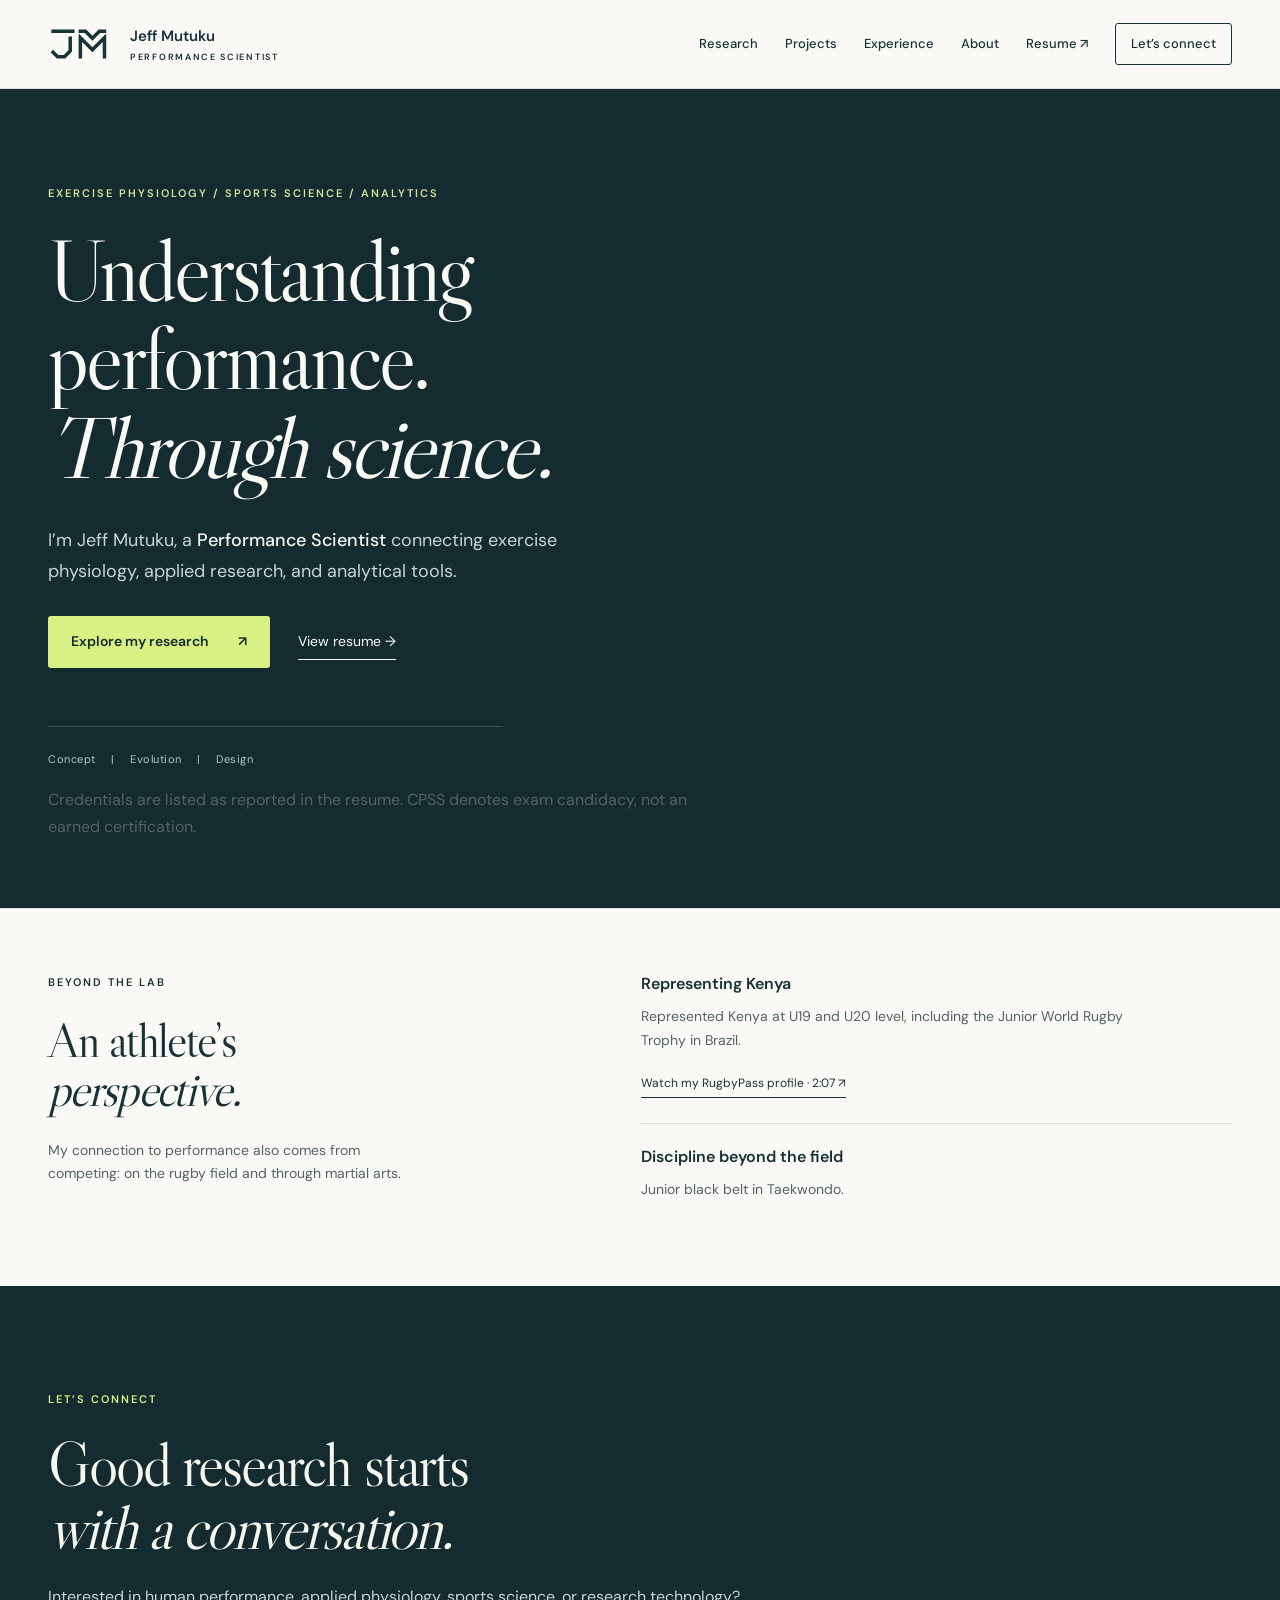
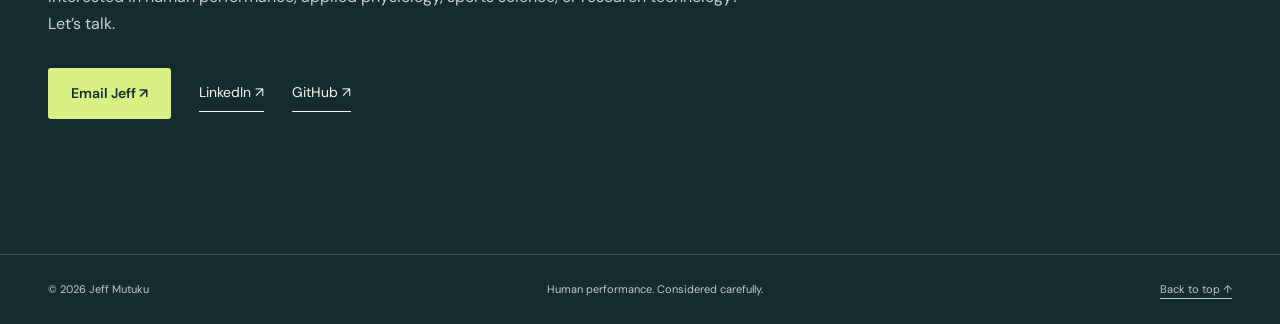
==== commit 8cb5472c: "Remove education dates and simplify homepage closing line" ====
--- a/index.html
+++ b/index.html
@@ -4,20 +4,14 @@
 <meta charset="utf-8"><meta name="viewport" content="width=device-width,initial-scale=1">
 <title>Jeff Mutuku | Performance Scientist</title>
 <meta name="description" content="Jeff Mutuku — exercise physiology, applied sports science, human performance research and analytical tools. Explore research, projects and experience.">
-<meta name="theme-color" content="#142b30"><link rel="icon" type="image/svg+xml" href="jm-mark.svg"><link rel="stylesheet" href="styles.css?v=20261108-r3">
-<script src="content.js?v=20261108-r3" defer></script><script src="site.js?v=20261108-r3" defer></script>
+<meta name="theme-color" content="#142b30"><link rel="icon" type="image/svg+xml" href="jm-mark.svg"><link rel="stylesheet" href="styles.css?v=20261108-r4">
+<script src="content.js?v=20261108-r4" defer></script><script src="site.js?v=20261108-r4" defer></script>
 </head>
 <body>
 <a class="skip" href="#main">Skip to content</a>
 <header><div class="nav-wrap"><a class="brand" href="#home" aria-label="Jeff Mutuku home"><img class="jm-mark" src="jm-mark.svg" alt=""><span>Jeff Mutuku<small>PERFORMANCE SCIENTIST</small></span></a><button class="menu-toggle" aria-expanded="false" aria-controls="navigation">Menu</button><nav id="navigation" aria-label="Main navigation"><a href="#research">Research</a><a href="#projects">Projects</a><a href="#experience">Experience</a><a href="#about">About</a><a href="resume.html">Resume ↗</a><a class="nav-contact" href="#contact">Let’s connect</a></nav></div></header>
 <main id="main">
-<section class="hero" id="home"><div class="wrap hero-grid"><div><p class="eyebrow light">EXERCISE PHYSIOLOGY / SPORTS SCIENCE / ANALYTICS</p><h1>Understanding<br>performance.<br><em>Through science.</em></h1><p class="hero-intro">I’m Jeff Mutuku, a <strong>Performance Scientist</strong> connecting exercise physiology, applied research, and analytical tools.</p><div class="actions"><a class="button" href="#research">Explore my research <span>↗</span></a><a class="text-link" href="resume.html">View resume →</a></div><p class="hero-foot">M.S. Kinesiology <span>·</span> B.A. Sports Management</p><ul class="hero-achievements" aria-label="Selected achievements"><li>NCAA Division I athlete</li><li>Scholastic All-American · 2022</li><li>Cum Laude graduate</li></ul></div><aside class="hero-aside" aria-label="Research focus"><p class="eyebrow light">A QUESTION-DRIVEN PRACTICE</p><figure class="profile"><img class="profile-photo" src="profile.jpeg" alt="Jeff Mutuku, Performance Scientist" width="800" height="800"><figcaption>Jeff Mutuku<small>Performance Scientist</small></figcaption></figure><div class="focus-row"><span>01</span><p>Physiological assessment<small>Metabolic testing & body composition</small></p></div><div class="focus-row"><span>02</span><p>Applied human performance<small>Recovery, conditioning & athlete monitoring</small></p></div><div class="focus-row"><span>03</span><p>Research into practice<small>Data analysis & interactive reporting</small></p></div></aside></div></section>
-<section id="research" class="section"><div class="wrap"><div class="section-heading"><div><p class="eyebrow">01 / SELECTED RESEARCH</p><h2>Questions worth<br><em>investigating.</em></h2></div><p>Collaborative research in exercise physiology and human performance, with methods, evidence, and limitations made explicit.</p></div><div id="research-cards" class="research-grid"></div><p class="section-note">These projects are research studies and poster artifacts. They are not presented as peer-reviewed publications.</p></div></section>
-<section id="projects" class="section tinted"><div class="wrap"><div class="section-heading"><div><p class="eyebrow">02 / TECHNICAL PORTFOLIO</p><h2>Making data<br><em>more useful.</em></h2></div><p>Tools that make performance research easier to explore and communicate.</p></div><article class="technical"><div><p class="eyebrow">DOCUMENTED DASHBOARD PROJECT</p><h3>PAP swimming<br>research dashboard</h3><p>An interactive interface for comparing group and individual responses across conditioning activities, takeoff power, and sprint time.</p><div class="tags"><span>HTML / CSS</span><span>JavaScript</span><span>Plotly.js</span></div><a class="button dark" href="https://portfolio-site-two-rho-96.vercel.app/" target="_blank" rel="noopener noreferrer">Open existing dashboard ↗</a></div><div class="technical-detail"><p class="eyebrow">FROM MEASUREMENT TO INTERPRETATION</p><ol><li><strong>Testing context</strong><span>Collegiate swimmers & dryland conditioning</span></li><li><strong>Response measures</strong><span>Takeoff power & 25-yard sprint time</span></li><li><strong>Interactive comparison</strong><span>Group summaries & individual profiles</span></li></ol><p class="muted">Existing external demonstration. Its functionality and underlying analysis should be assessed separately from the study conclusions.</p></div></article><div class="development-note"><strong>Continuing work</strong><p>AI-assisted metabolic analysis and reporting is part of my applied practice. A public technical case study will follow when a suitable demonstration and validation materials are available.</p></div><article class="ongoing-research"><p class="eyebrow">ONGOING RESEARCH / MANUSCRIPT DEVELOPMENT</p><h3>Visceral fat & regional body composition</h3><p>Retrospective body-composition research examining visceral adipose tissue, age, and regional fat distribution. Current work focuses on transparent methods, data quality, model evaluation, and scientific review.</p><p class="muted">Manuscript under development. Findings and research documents are not yet available for public dissemination.</p></article></div></section>
-<section id="experience" class="section"><div class="wrap"><div class="section-heading"><div><p class="eyebrow">03 / PROFESSIONAL EXPERIENCE</p><h2>Science in<br><em>applied settings.</em></h2></div><p>Laboratory assessment and collegiate performance support across multidisciplinary environments.</p></div><div id="experience-list"></div></div></section>
-<section id="about" class="section dark-section"><div class="wrap about-grid"><div><p class="eyebrow light">04 / ABOUT</p><h2>Physiology.<br>Performance.<br><em>Possibility.</em></h2></div><div><p id="bio" class="large-copy"></p><p class="muted">My direction: research, sports technology, and R&D work where strong testing methods meet thoughtful analysis.</p><a class="text-link" href="resume.html">Explore my background →</a></div></div></section>
-<section id="skills" class="section"><div class="wrap"><p class="eyebrow">05 / METHODS & TOOLS</p><h2>A practical<br><em>scientific toolkit.</em></h2><div id="skills-list" class="skills-grid"></div></div></section>
-<section id="education" class="section tinted"><div class="wrap"><p class="eyebrow">06 / EDUCATION & CREDENTIALS</p><h2>Built on<br><em>a scientific foundation.</em></h2><div id="education-list" class="education-grid"></div><div class="credentials"><h3>Credentials & professional development</h3><ul id="credentials-list"></ul><p id="development"></p><p class="muted">Credentials are listed as reported in the resume. CPSS denotes exam candidacy, not an earned certification.</p></div></div></section>
+<section class="hero" id="home"><div class="wrap hero-grid"><div><p class="eyebrow light">EXERCISE PHYSIOLOGY / SPORTS SCIENCE / ANALYTICS</p><h1>Understanding<br>performance.<br><em>Through science.</em></h1><p class="hero-intro">I’m Jeff Mutuku, a <strong>Performance Scientist</strong> connecting exercise physiology, applied research, and analytical tools.</p><div class="actions"><a class="button" href="#research">Explore my research <span>↗</span></a><a class="text-link" href="resume.html">View resume →</a></div><p class="hero-foot">Concept <span aria-hidden="true">|</span> Evolution <span aria-hidden="true">|</span> Design</p><p id="development"></p><p class="muted">Credentials are listed as reported in the resume. CPSS denotes exam candidacy, not an earned certification.</p></div></div></section>
 <section id="beyond-the-lab" class="personal-section"><div class="wrap personal-grid"><div><p class="eyebrow">BEYOND THE LAB</p><h2>An athlete’s<br><em>perspective.</em></h2><p>My connection to performance also comes from competing: on the rugby field and through martial arts.</p></div><div class="personal-details"><div><h3>Representing Kenya</h3><p>Represented Kenya at U19 and U20 level, including the Junior World Rugby Trophy in Brazil.</p><a class="text-link" href="https://www.youtube.com/watch?v=wt176hEl_lQ" target="_blank" rel="noopener noreferrer">Watch my RugbyPass profile · 2:07 ↗</a></div><div><h3>Discipline beyond the field</h3><p>Junior black belt in Taekwondo.</p></div></div></div></section>
 <section id="contact" class="section contact"><div class="wrap"><p class="eyebrow light">LET’S CONNECT</p><h2>Good research starts<br><em>with a conversation.</em></h2><p>Interested in human performance, applied physiology, sports science, or research technology? Let’s talk.</p><div class="actions"><a class="button" href="mailto:Jffmutuku@gmail.com">Email Jeff ↗</a><a class="text-link" href="https://www.linkedin.com/in/jeffmutuku" target="_blank" rel="noopener noreferrer">LinkedIn ↗</a><a class="text-link" href="https://github.com/JuvoLab">GitHub ↗</a></div></div></section>
 </main><footer><div class="wrap"><span>© 2026 Jeff Mutuku</span><span>Human performance. Considered carefully.</span><a href="#home">Back to top ↑</a></div></footer>
--- a/styles.css
+++ b/styles.css
@@ -1,6 +1,8 @@
-@import url('https://fonts.googleapis.com/css2?family=DM+Sans:wght@400;500;600;700&family=Libre+Caslon+Display&display=swap');
-:root{--ink:#183337;--muted:#536468;--paper:#faf9f5;--line:#d5ddda;--green:#d9f184;--serif:'Libre Caslon Display',Georgia,serif;--sans:'DM Sans',Arial,sans-serif}*{box-sizing:border-box}html{scroll-behavior:smooth;scroll-padding-top:105px}body{margin:0;color:var(--ink);background:var(--paper);font:16px/1.7 var(--sans)}a{color:inherit;text-underline-offset:5px}button{font:inherit;cursor:pointer}a,button{-webkit-tap-highlight-color:transparent}button:focus-visible,a:focus-visible,summary:focus-visible{outline:3px solid #168092;outline-offset:5px}h1,h2,h3,p{margin-top:0}h1,h2{font-family:var(--serif);font-weight:400;line-height:1.02;letter-spacing:-.035em}h1{font-size:clamp(3.5rem,6.8vw,7.2rem);margin-bottom:32px}h2{font-size:clamp(2.8rem,4.8vw,4.7rem);margin-bottom:25px}h3{font-size:1.5rem;line-height:1.3;font-weight:500}em{font-weight:400}p{max-width:65ch}.wrap{width:min(1200px,calc(100% - 96px));margin:auto}.skip{position:fixed;top:-100px;left:10px;background:white;padding:10px;z-index:100}.skip:focus{top:10px}header{background:var(--paper);border-bottom:1px solid var(--line);position:sticky;top:0;z-index:20}.nav-wrap{max-width:1400px;margin:auto;padding:23px 48px;display:flex;justify-content:space-between;align-items:center;gap:24px}.brand{display:flex;align-items:center;gap:14px;text-decoration:none;font:32px var(--serif)}.brand>span{font:600 15px var(--sans)}.brand small{display:block;font-size:8px;letter-spacing:1.5px;margin-top:5px}nav{display:flex;align-items:center;gap:27px;font-size:13px;font-weight:500}nav a{text-decoration:none}nav a:hover{text-decoration:underline}.nav-contact{padding:9px 15px;border:1px solid var(--ink);border-radius:3px}.menu-toggle{display:none}.hero{background:#142b30;color:#f9faf4;padding:96px 0 52px}.hero-grid{display:grid;grid-template-columns:1.5fr 1fr;gap:90px;align-items:center}.eyebrow{font-size:11px;font-weight:600;letter-spacing:2px;line-height:1.5;margin-bottom:25px}.light{color:#d3e39c}.hero-intro{max-width:530px;font-size:18px;color:#c7d5d5}.actions{display:flex;align-items:center;flex-wrap:wrap;gap:28px;margin:30px 0}.button{display:inline-flex;gap:30px;align-items:center;background:var(--green);padding:14px 23px;color:#142b30;border-radius:3px;text-decoration:none;font-size:14px;font-weight:600}.button:hover{background:#e7f6b4}.text-link{font-size:14px;text-decoration:none;border-bottom:1px solid currentColor;padding:6px 0}.hero-foot{border-top:1px solid #3d5255;margin-top:58px;padding-top:22px;font-size:11px;color:#b5c8c8;letter-spacing:.5px}.hero-foot span{margin:0 12px}.hero-aside{border-left:1px solid #536266;padding-left:40px}.aside-title{font-family:var(--serif);font-size:35px;line-height:1.25;margin-bottom:40px}.focus-row{display:flex;gap:18px;border-top:1px solid #3d5255;padding-top:20px}.focus-row>span{font-size:11px;color:var(--green)}.focus-row p{font-size:14px}.focus-row small{display:block;color:#b3c4c5;font-size:11px;margin-top:3px}.section{padding:105px 0}.section-heading{display:flex;align-items:end;justify-content:space-between;gap:60px;margin-bottom:45px}.section-heading>p{max-width:350px;font-size:15px;color:var(--muted);margin-bottom:30px}.research-grid{display:grid;grid-template-columns:repeat(3,1fr);gap:25px}.research-card{border-top:2px solid var(--ink);display:flex;flex-direction:column;padding:24px 0 0}.card-top{display:flex;justify-content:space-between;align-items:center;gap:12px;font-size:10px;text-transform:uppercase;letter-spacing:1px;margin-bottom:28px}.card-number{font:32px var(--serif);color:#71847e}.research-card h3{font-family:var(--serif);font-size:33px;min-height:86px}.research-card p{font-size:14px;color:var(--muted)}.tags{display:flex;flex-wrap:wrap;gap:7px;margin:15px 0 22px}.tags span{font-size:10px;border:1px solid var(--line);padding:4px 8px;border-radius:2px}.status{font-size:11px;color:#536468;margin:0 0 10px}.card-action{align-self:start;background:transparent;border:0;border-bottom:1px solid var(--ink);padding:7px 0;font-size:13px;margin-top:auto}.section-note{font-size:12px;color:var(--muted);margin-top:35px}.tinted{background:#eef1e9}.technical{display:grid;grid-template-columns:1fr 1fr;gap:80px;border-top:1px solid #bbc9c1;padding-top:38px}.technical h3{font-family:var(--serif);font-size:44px}.technical p{font-size:15px;color:var(--muted)}.dark{background:var(--ink);color:white}.dark:hover{background:#29575b}.technical-detail{border-left:1px solid #bbc9c1;padding-left:40px}.technical-detail ol{list-style:decimal-leading-zero;padding-left:30px}.technical-detail li{padding:13px 0 24px;border-bottom:1px solid #ccd5cc;margin-bottom:10px}.technical-detail li strong,.technical-detail li span{display:block;font-size:14px}.technical-detail li span{font-size:12px;color:var(--muted)}.technical-detail .muted{font-size:12px;margin-top:22px}.development-note{border-top:1px solid #bbc9c1;margin-top:45px;padding-top:25px;display:flex;gap:40px;font-size:13px}.development-note strong{white-space:nowrap}.experience-row{display:grid;grid-template-columns:240px 1fr;gap:50px;padding:35px 0;border-top:1px solid var(--line)}.experience-row .date{font-size:12px}.experience-row h3{margin:4px 0 7px}.org{font-size:14px}.experience-row .desc{font-size:15px;color:var(--muted)}.experience-row .tools{font-size:11px;letter-spacing:.5px}.dark-section{background:#203e42;color:#f5f6ec}.about-grid{display:grid;grid-template-columns:1fr 1fr;gap:100px}.large-copy{font-size:20px;line-height:1.65}.dark-section .muted{color:#bccdcd}.skills-grid{display:grid;grid-template-columns:repeat(3,1fr);gap:35px;margin-top:50px}.skill{border-top:1px solid var(--line);padding-top:20px}.skill h3{font-size:16px;font-weight:600}.skill p{font-size:14px;color:var(--muted)}.education-grid{display:grid;grid-template-columns:1fr 1fr;gap:55px;margin:50px 0}.education-card{border-top:1px solid #b9c9bf;padding-top:25px}.education-card h3{margin-bottom:8px;font-size:23px}.education-card p{font-size:14px;margin-bottom:8px}.education-card .date{font-size:12px}.credentials{border-top:1px solid #b9c9bf;padding-top:25px}.credentials h3{font-size:18px}.credentials ul{padding:0;list-style:none;display:grid;grid-template-columns:1fr 1fr;gap:10px;font-size:14px}.credentials .muted{font-size:12px}.contact{background:#142b30;color:#f5f7ed}.contact p{color:#c7d5d5}.contact .eyebrow{color:var(--green)}footer{background:#142b30;color:#bdcdcb;border-top:1px solid #3d5255;padding:25px 0;font-size:11px}footer .wrap{display:flex;justify-content:space-between;gap:20px}dialog{border:0;border-radius:5px;padding:35px 45px;width:min(850px,calc(100% - 36px));max-height:88vh;overflow:auto;background:var(--paper);color:var(--ink)}dialog::backdrop{background:#081c22c9}.dialog-head{display:flex;justify-content:space-between;align-items:start;gap:20px;position:sticky;top:-35px;background:var(--paper);padding:12px 0;z-index:1}.dialog-head button{background:none;border:1px solid #7d9188;border-radius:3px;font-size:12px;padding:5px 12px}dialog h2{font-size:42px}dialog h3{font-size:16px;margin-top:28px;font-weight:600}dialog p{font-size:14px}dialog img{width:100%;height:auto;margin-top:20px}dialog .source{font-size:12px;color:var(--muted);border-top:1px solid var(--line);padding-top:20px;margin-top:30px}.resume-page{max-width:850px;margin:60px auto;padding:0 30px}.resume-page h1{font-size:60px}.resume-page h2{font:600 20px var(--sans);border-bottom:1px solid var(--line);padding-bottom:12px;margin-top:35px}.resume-page h3{font-size:17px;margin-bottom:5px}.resume-page p,.resume-page li{font-size:14px}.resume-actions{display:flex;gap:25px;align-items:center}.muted{color:var(--muted)}
-@media(min-width:1500px){.hero{padding-top:115px;padding-bottom:75px}}@media(max-width:1050px){.nav-wrap{padding:20px 30px}nav{gap:15px}.wrap{width:calc(100% - 60px)}.hero-grid{gap:40px}.hero-aside{padding-left:25px}.research-card h3{font-size:29px}.about-grid{gap:50px}}@media(max-width:780px){html{scroll-padding-top:90px}.nav-wrap{padding:17px 22px}.brand{font-size:28px}.brand>span{font-size:13px}.brand small{font-size:7px}.menu-toggle{display:block;background:none;border:1px solid var(--ink);padding:6px 12px;border-radius:3px;font-size:13px}nav{display:none;position:absolute;left:0;right:0;top:100%;background:var(--paper);padding:25px;flex-direction:column;align-items:stretch;gap:18px;border-bottom:1px solid var(--line);box-shadow:0 8px 10px #142b3010}nav.open{display:flex}nav a{padding:7px;font-size:16px}.wrap{width:calc(100% - 44px)}.hero{padding:60px 0 35px}.hero-grid{grid-template-columns:1fr;gap:35px}h1{font-size:clamp(3.3rem,10vw,5.5rem)}.hero .eyebrow{font-size:9px;letter-spacing:1.3px}.hero-intro{font-size:16px}.hero-foot{margin-top:35px}.hero-foot span{margin:0 5px}.hero-aside{border-left:0;border-top:1px solid #536266;padding:25px 0 0}.aside-title{font-size:30px;margin-bottom:22px}.section{padding:65px 0}.section-heading{display:block;margin-bottom:25px}.section-heading>p{max-width:100%}.research-grid{grid-template-columns:1fr;gap:35px}.research-card h3{min-height:0;font-size:35px}.card-top{margin-bottom:12px}.research-card p{max-width:100%}.technical{grid-template-columns:1fr;gap:25px}.technical-detail{border-left:0;border-top:1px solid #bbc9c1;padding:25px 0 0}.development-note{display:block}.experience-row{grid-template-columns:1fr;gap:10px}.about-grid{grid-template-columns:1fr;gap:20px}.large-copy{font-size:18px}.skills-grid{grid-template-columns:1fr 1fr;gap:25px}.education-grid{grid-template-columns:1fr;gap:30px}.credentials ul{grid-template-columns:1fr}.actions{gap:20px}.contact h2{font-size:43px}footer .wrap{flex-wrap:wrap}dialog{padding:24px}dialog h2{font-size:34px}.dialog-head{top:-24px}.resume-page{margin:30px auto}.resume-page h1{font-size:50px}}@media(max-width:420px){.skills-grid{grid-template-columns:1fr}.hero-foot{font-size:10px}.hero-foot span{display:none}.hero-foot{max-width:270px}}@media(prefers-reduced-motion:reduce){html{scroll-behavior:auto}*{animation:none!important;transition:none!important}}@media print{header,footer,.resume-actions{display:none}body{background:white;color:black}.resume-page{margin:0;max-width:100%;padding:0}.resume-page h1{font-size:32px}.resume-page h2{margin-top:20px;font-size:16px}.resume-page p,.resume-page li{font-size:11px;line-height:1.45}.experience-row{padding:10px 0}.resume-page section{break-inside:avoid}a{text-decoration:none}}
-/* Personal identity: original angular JM mark and owner-supplied portrait. */
-.jm-mark{display:block;width:66px;height:42px;flex:0 0 auto}.brand{gap:16px}.brand small{font-size:9px;letter-spacing:1.7px}.profile{margin:0 0 28px;display:flex;align-items:center;gap:22px}.profile-photo{width:155px;height:155px;object-fit:cover;border-radius:3px;filter:none}.profile figcaption{font-size:19px;line-height:1.5}.profile figcaption small{display:block;font-size:11px;letter-spacing:1.4px;text-transform:uppercase;color:#d3e39c;margin-top:8px}.hero-intro strong{font-weight:500;color:#f5f7ed}.hero-foot{line-height:1.9}.ongoing-research{border-top:1px solid #bbc9c1;padding-top:28px;margin-top:20px}.ongoing-research h3{font-family:var(--serif);font-size:32px}.ongoing-research>p{font-size:14px}.ongoing-research .eyebrow{font-size:10px}.ongoing-research .muted,.project-meta{font-size:12px}.project-role{font-weight:600}.project-meta{color:var(--muted)}@media(max-width:780px){.jm-mark{width:53px;height:35px}.brand{gap:10px}.brand small{font-size:8px;letter-spacing:1.1px}.profile-photo{width:125px;height:125px}.profile figcaption{font-size:19px}.profile{margin-bottom:26px}}
-.hero-achievements{display:flex;flex-wrap:wrap;gap:8px 17px;list-style:none;padding:0;margin:12px 0 0;max-width:570px;color:#d7e2db;font-size:11px;line-height:1.8}.hero-achievements li{border-left:2px solid #85976a;padding-left:10px}.hero-foot{margin-bottom:12px}.resume-actions{flex-wrap:wrap;gap:16px 24px}.resume-file-note{font-size:12px!important;color:var(--muted);margin:14px 0 0;max-width:68ch}.resume-study{padding:30px 0;border-bottom:1px solid var(--line)}.resume-study:last-child{border-bottom:0}.resume-study h3{font-family:var(--serif);font-size:29px;font-weight:400;line-height:1.2;margin:0 0 13px;max-width:32ch}.resume-study-meta{display:flex;justify-content:space-between;gap:10px 25px;align-items:baseline;margin-bottom:15px}.resume-study-meta p{margin:0}.resume-study-role{font-size:12px!important;font-weight:600;color:var(--ink);max-width:45ch}.resume-study-date{font-size:12px!important;white-space:nowrap;color:var(--muted)}.resume-study-summary{color:var(--muted);max-width:62ch;margin-bottom:17px}.resume-study-contributions{padding-left:18px;max-width:65ch;margin:0 0 17px}.resume-study-contributions li{margin:0 0 9px;padding-left:3px;line-height:1.65}.resume-study-context{font-size:12px!important;color:var(--muted);line-height:1.6;margin:0 0 10px}.resume-study-link{font-size:12px}.personal-section{padding:65px 0 70px;border-top:1px solid var(--line);background:var(--paper)}.personal-grid{display:grid;grid-template-columns:1fr 1.2fr;gap:100px}.personal-grid h2{font-size:48px}.personal-grid>div>p:last-child{font-size:14px;color:var(--muted);max-width:38ch}.personal-details>div+div{border-top:1px solid var(--line);margin-top:28px;padding-top:23px}.personal-details h3{font-size:16px;font-weight:600;margin-bottom:10px}.personal-details p{font-size:14px;color:var(--muted);max-width:50ch;margin-bottom:15px}.personal-details .text-link{font-size:12px}@media(max-width:780px){.hero-achievements{gap:8px 12px;font-size:10px;margin-bottom:4px}.resume-study{padding:26px 0}.resume-study h3{font-size:27px}.resume-study-meta{display:block}.resume-study-date{margin-top:6px!important}.personal-grid{grid-template-columns:1fr;gap:24px}.personal-grid h2{font-size:40px}.personal-section{padding:45px 0}.resume-actions{align-items:start}.resume-actions .button{padding:10px 15px}.resume-file-note{margin-top:18px}}@media print{.resume-file-note,.resume-study-link{display:none}}
+@import url('https://fonts.googleapis.com/css2?family=DM+Sans:wght@400;500;600;700&family=Libre+Caslon+Display&display=swap');
+:root{--ink:#183337;--muted:#536468;--paper:#faf9f5;--line:#d5ddda;--green:#d9f184;--serif:'Libre Caslon Display',Georgia,serif;--sans:'DM Sans',Arial,sans-serif}*{box-sizing:border-box}html{scroll-behavior:smooth;scroll-padding-top:105px}body{margin:0;color:var(--ink);background:var(--paper);font:16px/1.7 var(--sans)}a{color:inherit;text-underline-offset:5px}button{font:inherit;cursor:pointer}a,button{-webkit-tap-highlight-color:transparent}button:focus-visible,a:focus-visible,summary:focus-visible{outline:3px solid #168092;outline-offset:5px}h1,h2,h3,p{margin-top:0}h1,h2{font-family:var(--serif);font-weight:400;line-height:1.02;letter-spacing:-.035em}h1{font-size:clamp(3.5rem,6.8vw,7.2rem);margin-bottom:32px}h2{font-size:clamp(2.8rem,4.8vw,4.7rem);margin-bottom:25px}h3{font-size:1.5rem;line-height:1.3;font-weight:500}em{font-weight:400}p{max-width:65ch}.wrap{width:min(1200px,calc(100% - 96px));margin:auto}.skip{position:fixed;top:-100px;left:10px;background:white;padding:10px;z-index:100}.skip:focus{top:10px}header{background:var(--paper);border-bottom:1px solid var(--line);position:sticky;top:0;z-index:20}.nav-wrap{max-width:1400px;margin:auto;padding:23px 48px;display:flex;justify-content:space-between;align-items:center;gap:24px}.brand{display:flex;align-items:center;gap:14px;text-decoration:none;font:32px var(--serif)}.brand>span{font:600 15px var(--sans)}.brand small{display:block;font-size:8px;letter-spacing:1.5px;margin-top:5px}nav{display:flex;align-items:center;gap:27px;font-size:13px;font-weight:500}nav a{text-decoration:none}nav a:hover{text-decoration:underline}.nav-contact{padding:9px 15px;border:1px solid var(--ink);border-radius:3px}.menu-toggle{display:none}.hero{background:#142b30;color:#f9faf4;padding:96px 0 52px}.hero-grid{display:grid;grid-template-columns:1.5fr 1fr;gap:90px;align-items:center}.eyebrow{font-size:11px;font-weight:600;letter-spacing:2px;line-height:1.5;margin-bottom:25px}.light{color:#d3e39c}.hero-intro{max-width:530px;font-size:18px;color:#c7d5d5}.actions{display:flex;align-items:center;flex-wrap:wrap;gap:28px;margin:30px 0}.button{display:inline-flex;gap:30px;align-items:center;background:var(--green);padding:14px 23px;color:#142b30;border-radius:3px;text-decoration:none;font-size:14px;font-weight:600}.button:hover{background:#e7f6b4}.text-link{font-size:14px;text-decoration:none;border-bottom:1px solid currentColor;padding:6px 0}.hero-foot{border-top:1px solid #3d5255;margin-top:58px;padding-top:22px;font-size:11px;color:#b5c8c8;letter-spacing:.5px}.hero-foot span{margin:0 12px}.hero-aside{border-left:1px solid #536266;padding-left:40px}.aside-title{font-family:var(--serif);font-size:35px;line-height:1.25;margin-bottom:40px}.focus-row{display:flex;gap:18px;border-top:1px solid #3d5255;padding-top:20px}.focus-row>span{font-size:11px;color:var(--green)}.focus-row p{font-size:14px}.focus-row small{display:block;color:#b3c4c5;font-size:11px;margin-top:3px}.section{padding:105px 0}.section-heading{display:flex;align-items:end;justify-content:space-between;gap:60px;margin-bottom:45px}.section-heading>p{max-width:350px;font-size:15px;color:var(--muted);margin-bottom:30px}.research-grid{display:grid;grid-template-columns:repeat(3,1fr);gap:25px}.research-card{border-top:2px solid var(--ink);display:flex;flex-direction:column;padding:24px 0 0}.card-top{display:flex;justify-content:space-between;align-items:center;gap:12px;font-size:10px;text-transform:uppercase;letter-spacing:1px;margin-bottom:28px}.card-number{font:32px var(--serif);color:#71847e}.research-card h3{font-family:var(--serif);font-size:33px;min-height:86px}.research-card p{font-size:14px;color:var(--muted)}.tags{display:flex;flex-wrap:wrap;gap:7px;margin:15px 0 22px}.tags span{font-size:10px;border:1px solid var(--line);padding:4px 8px;border-radius:2px}.status{font-size:11px;color:#536468;margin:0 0 10px}.card-action{align-self:start;background:transparent;border:0;border-bottom:1px solid var(--ink);padding:7px 0;font-size:13px;margin-top:auto}.section-note{font-size:12px;color:var(--muted);margin-top:35px}.tinted{background:#eef1e9}.technical{display:grid;grid-template-columns:1fr 1fr;gap:80px;border-top:1px solid #bbc9c1;padding-top:38px}.technical h3{font-family:var(--serif);font-size:44px}.technical p{font-size:15px;color:var(--muted)}.dark{background:var(--ink);color:white}.dark:hover{background:#29575b}.technical-detail{border-left:1px solid #bbc9c1;padding-left:40px}.technical-detail ol{list-style:decimal-leading-zero;padding-left:30px}.technical-detail li{padding:13px 0 24px;border-bottom:1px solid #ccd5cc;margin-bottom:10px}.technical-detail li strong,.technical-detail li span{display:block;font-size:14px}.technical-detail li span{font-size:12px;color:var(--muted)}.technical-detail .muted{font-size:12px;margin-top:22px}.development-note{border-top:1px solid #bbc9c1;margin-top:45px;padding-top:25px;display:flex;gap:40px;font-size:13px}.development-note strong{white-space:nowrap}.experience-row{display:grid;grid-template-columns:240px 1fr;gap:50px;padding:35px 0;border-top:1px solid var(--line)}.experience-row .date{font-size:12px}.experience-row h3{margin:4px 0 7px}.org{font-size:14px}.experience-row .desc{font-size:15px;color:var(--muted)}.experience-row .tools{font-size:11px;letter-spacing:.5px}.dark-section{background:#203e42;color:#f5f6ec}.about-grid{display:grid;grid-template-columns:1fr 1fr;gap:100px}.large-copy{font-size:20px;line-height:1.65}.dark-section .muted{color:#bccdcd}.skills-grid{display:grid;grid-template-columns:repeat(3,1fr);gap:35px;margin-top:50px}.skill{border-top:1px solid var(--line);padding-top:20px}.skill h3{font-size:16px;font-weight:600}.skill p{font-size:14px;color:var(--muted)}.education-grid{display:grid;grid-template-columns:1fr 1fr;gap:55px;margin:50px 0}.education-card{border-top:1px solid #b9c9bf;padding-top:25px}.education-card h3{margin-bottom:8px;font-size:23px}.education-card p{font-size:14px;margin-bottom:8px}.education-card .date{font-size:12px}.credentials{border-top:1px solid #b9c9bf;padding-top:25px}.credentials h3{font-size:18px}.credentials ul{padding:0;list-style:none;display:grid;grid-template-columns:1fr 1fr;gap:10px;font-size:14px}.credentials .muted{font-size:12px}.contact{background:#142b30;color:#f5f7ed}.contact p{color:#c7d5d5}.contact .eyebrow{color:var(--green)}footer{background:#142b30;color:#bdcdcb;border-top:1px solid #3d5255;padding:25px 0;font-size:11px}footer .wrap{display:flex;justify-content:space-between;gap:20px}dialog{border:0;border-radius:5px;padding:35px 45px;width:min(850px,calc(100% - 36px));max-height:88vh;overflow:auto;background:var(--paper);color:var(--ink)}dialog::backdrop{background:#081c22c9}.dialog-head{display:flex;justify-content:space-between;align-items:start;gap:20px;position:sticky;top:-35px;background:var(--paper);padding:12px 0;z-index:1}.dialog-head button{background:none;border:1px solid #7d9188;border-radius:3px;font-size:12px;padding:5px 12px}dialog h2{font-size:42px}dialog h3{font-size:16px;margin-top:28px;font-weight:600}dialog p{font-size:14px}dialog img{width:100%;height:auto;margin-top:20px}dialog .source{font-size:12px;color:var(--muted);border-top:1px solid var(--line);padding-top:20px;margin-top:30px}.resume-page{max-width:850px;margin:60px auto;padding:0 30px}.resume-page h1{font-size:60px}.resume-page h2{font:600 20px var(--sans);border-bottom:1px solid var(--line);padding-bottom:12px;margin-top:35px}.resume-page h3{font-size:17px;margin-bottom:5px}.resume-page p,.resume-page li{font-size:14px}.resume-actions{display:flex;gap:25px;align-items:center}.muted{color:var(--muted)}
+@media(min-width:1500px){.hero{padding-top:115px;padding-bottom:75px}}@media(max-width:1050px){.nav-wrap{padding:20px 30px}nav{gap:15px}.wrap{width:calc(100% - 60px)}.hero-grid{gap:40px}.hero-aside{padding-left:25px}.research-card h3{font-size:29px}.about-grid{gap:50px}}@media(max-width:780px){html{scroll-padding-top:90px}.nav-wrap{padding:17px 22px}.brand{font-size:28px}.brand>span{font-size:13px}.brand small{font-size:7px}.menu-toggle{display:block;background:none;border:1px solid var(--ink);padding:6px 12px;border-radius:3px;font-size:13px}nav{display:none;position:absolute;left:0;right:0;top:100%;background:var(--paper);padding:25px;flex-direction:column;align-items:stretch;gap:18px;border-bottom:1px solid var(--line);box-shadow:0 8px 10px #142b3010}nav.open{display:flex}nav a{padding:7px;font-size:16px}.wrap{width:calc(100% - 44px)}.hero{padding:60px 0 35px}.hero-grid{grid-template-columns:1fr;gap:35px}h1{font-size:clamp(3.3rem,10vw,5.5rem)}.hero .eyebrow{font-size:9px;letter-spacing:1.3px}.hero-intro{font-size:16px}.hero-foot{margin-top:35px}.hero-foot span{margin:0 5px}.hero-aside{border-left:0;border-top:1px solid #536266;padding:25px 0 0}.aside-title{font-size:30px;margin-bottom:22px}.section{padding:65px 0}.section-heading{display:block;margin-bottom:25px}.section-heading>p{max-width:100%}.research-grid{grid-template-columns:1fr;gap:35px}.research-card h3{min-height:0;font-size:35px}.card-top{margin-bottom:12px}.research-card p{max-width:100%}.technical{grid-template-columns:1fr;gap:25px}.technical-detail{border-left:0;border-top:1px solid #bbc9c1;padding:25px 0 0}.development-note{display:block}.experience-row{grid-template-columns:1fr;gap:10px}.about-grid{grid-template-columns:1fr;gap:20px}.large-copy{font-size:18px}.skills-grid{grid-template-columns:1fr 1fr;gap:25px}.education-grid{grid-template-columns:1fr;gap:30px}.credentials ul{grid-template-columns:1fr}.actions{gap:20px}.contact h2{font-size:43px}footer .wrap{flex-wrap:wrap}dialog{padding:24px}dialog h2{font-size:34px}.dialog-head{top:-24px}.resume-page{margin:30px auto}.resume-page h1{font-size:50px}}@media(max-width:420px){.skills-grid{grid-template-columns:1fr}.hero-foot{font-size:10px}.hero-foot span{display:none}.hero-foot{max-width:270px}}@media(prefers-reduced-motion:reduce){html{scroll-behavior:auto}*{animation:none!important;transition:none!important}}@media print{header,footer,.resume-actions{display:none}body{background:white;color:black}.resume-page{margin:0;max-width:100%;padding:0}.resume-page h1{font-size:32px}.resume-page h2{margin-top:20px;font-size:16px}.resume-page p,.resume-page li{font-size:11px;line-height:1.45}.experience-row{padding:10px 0}.resume-page section{break-inside:avoid}a{text-decoration:none}}
+/* Personal identity: original angular JM mark and owner-supplied portrait. */
+.jm-mark{display:block;width:66px;height:42px;flex:0 0 auto}.brand{gap:16px}.brand small{font-size:9px;letter-spacing:1.7px}.profile{margin:0 0 28px;display:flex;align-items:center;gap:22px}.profile-photo{width:155px;height:155px;object-fit:cover;border-radius:3px;filter:none}.profile figcaption{font-size:19px;line-height:1.5}.profile figcaption small{display:block;font-size:11px;letter-spacing:1.4px;text-transform:uppercase;color:#d3e39c;margin-top:8px}.hero-intro strong{font-weight:500;color:#f5f7ed}.hero-foot{line-height:1.9}.ongoing-research{border-top:1px solid #bbc9c1;padding-top:28px;margin-top:20px}.ongoing-research h3{font-family:var(--serif);font-size:32px}.ongoing-research>p{font-size:14px}.ongoing-research .eyebrow{font-size:10px}.ongoing-research .muted,.project-meta{font-size:12px}.project-role{font-weight:600}.project-meta{color:var(--muted)}@media(max-width:780px){.jm-mark{width:53px;height:35px}.brand{gap:10px}.brand small{font-size:8px;letter-spacing:1.1px}.profile-photo{width:125px;height:125px}.profile figcaption{font-size:19px}.profile{margin-bottom:26px}}
+.hero-achievements{display:flex;flex-wrap:wrap;gap:8px 17px;list-style:none;padding:0;margin:12px 0 0;max-width:570px;color:#d7e2db;font-size:11px;line-height:1.8}.hero-achievements li{border-left:2px solid #85976a;padding-left:10px}.hero-foot{margin-bottom:12px}.resume-actions{flex-wrap:wrap;gap:16px 24px}.resume-file-note{font-size:12px!important;color:var(--muted);margin:14px 0 0;max-width:68ch}.resume-study{padding:30px 0;border-bottom:1px solid var(--line)}.resume-study:last-child{border-bottom:0}.resume-study h3{font-family:var(--serif);font-size:29px;font-weight:400;line-height:1.2;margin:0 0 13px;max-width:32ch}.resume-study-meta{display:flex;justify-content:space-between;gap:10px 25px;align-items:baseline;margin-bottom:15px}.resume-study-meta p{margin:0}.resume-study-role{font-size:12px!important;font-weight:600;color:var(--ink);max-width:45ch}.resume-study-date{font-size:12px!important;white-space:nowrap;color:var(--muted)}.resume-study-summary{color:var(--muted);max-width:62ch;margin-bottom:17px}.resume-study-contributions{padding-left:18px;max-width:65ch;margin:0 0 17px}.resume-study-contributions li{margin:0 0 9px;padding-left:3px;line-height:1.65}.resume-study-context{font-size:12px!important;color:var(--muted);line-height:1.6;margin:0 0 10px}.resume-study-link{font-size:12px}.personal-section{padding:65px 0 70px;border-top:1px solid var(--line);background:var(--paper)}.personal-grid{display:grid;grid-template-columns:1fr 1.2fr;gap:100px}.personal-grid h2{font-size:48px}.personal-grid>div>p:last-child{font-size:14px;color:var(--muted);max-width:38ch}.personal-details>div+div{border-top:1px solid var(--line);margin-top:28px;padding-top:23px}.personal-details h3{font-size:16px;font-weight:600;margin-bottom:10px}.personal-details p{font-size:14px;color:var(--muted);max-width:50ch;margin-bottom:15px}.personal-details .text-link{font-size:12px}@media(max-width:780px){.hero-achievements{gap:8px 12px;font-size:10px;margin-bottom:4px}.resume-study{padding:26px 0}.resume-study h3{font-size:27px}.resume-study-meta{display:block}.resume-study-date{margin-top:6px!important}.personal-grid{grid-template-columns:1fr;gap:24px}.personal-grid h2{font-size:40px}.personal-section{padding:45px 0}.resume-actions{align-items:start}.resume-actions .button{padding:10px 15px}.resume-file-note{margin-top:18px}}@media print{.resume-file-note,.resume-study-link{display:none}}
+
+@media(max-width:420px){.hero-foot span{display:inline}}
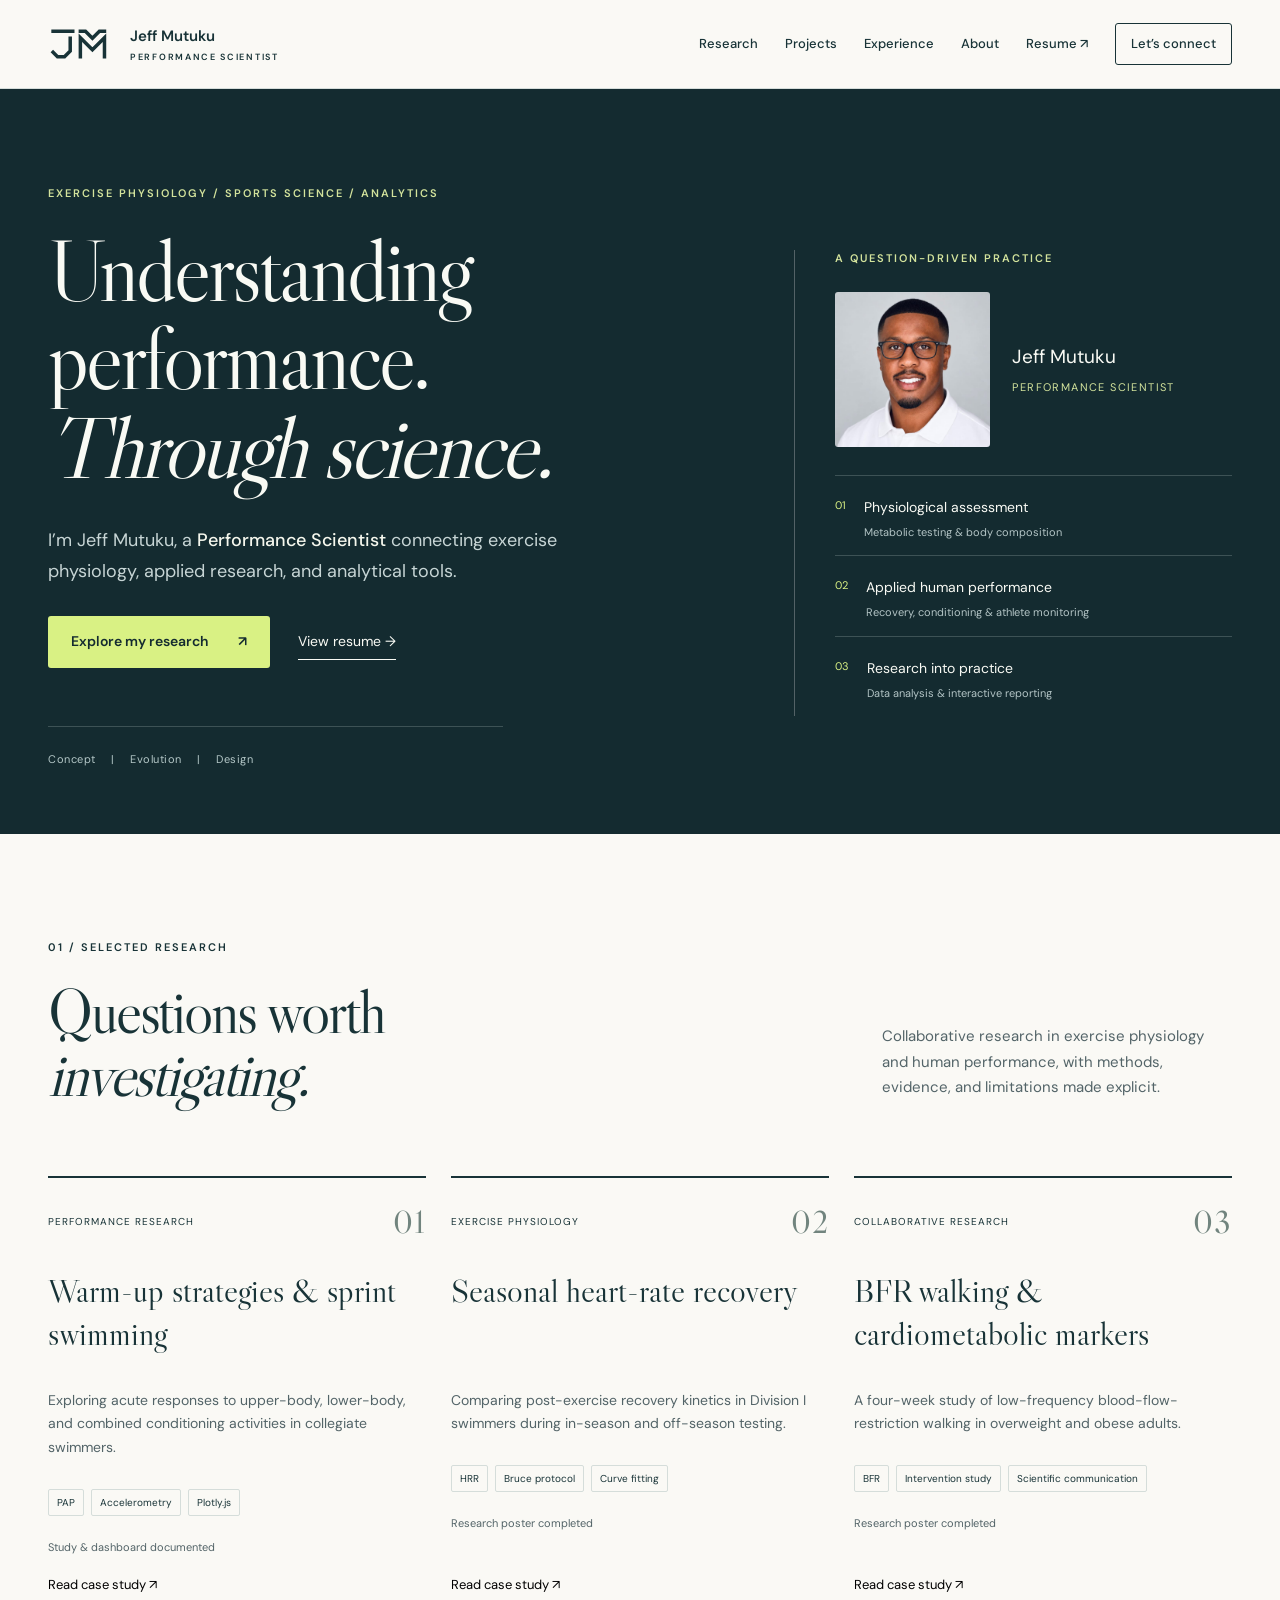
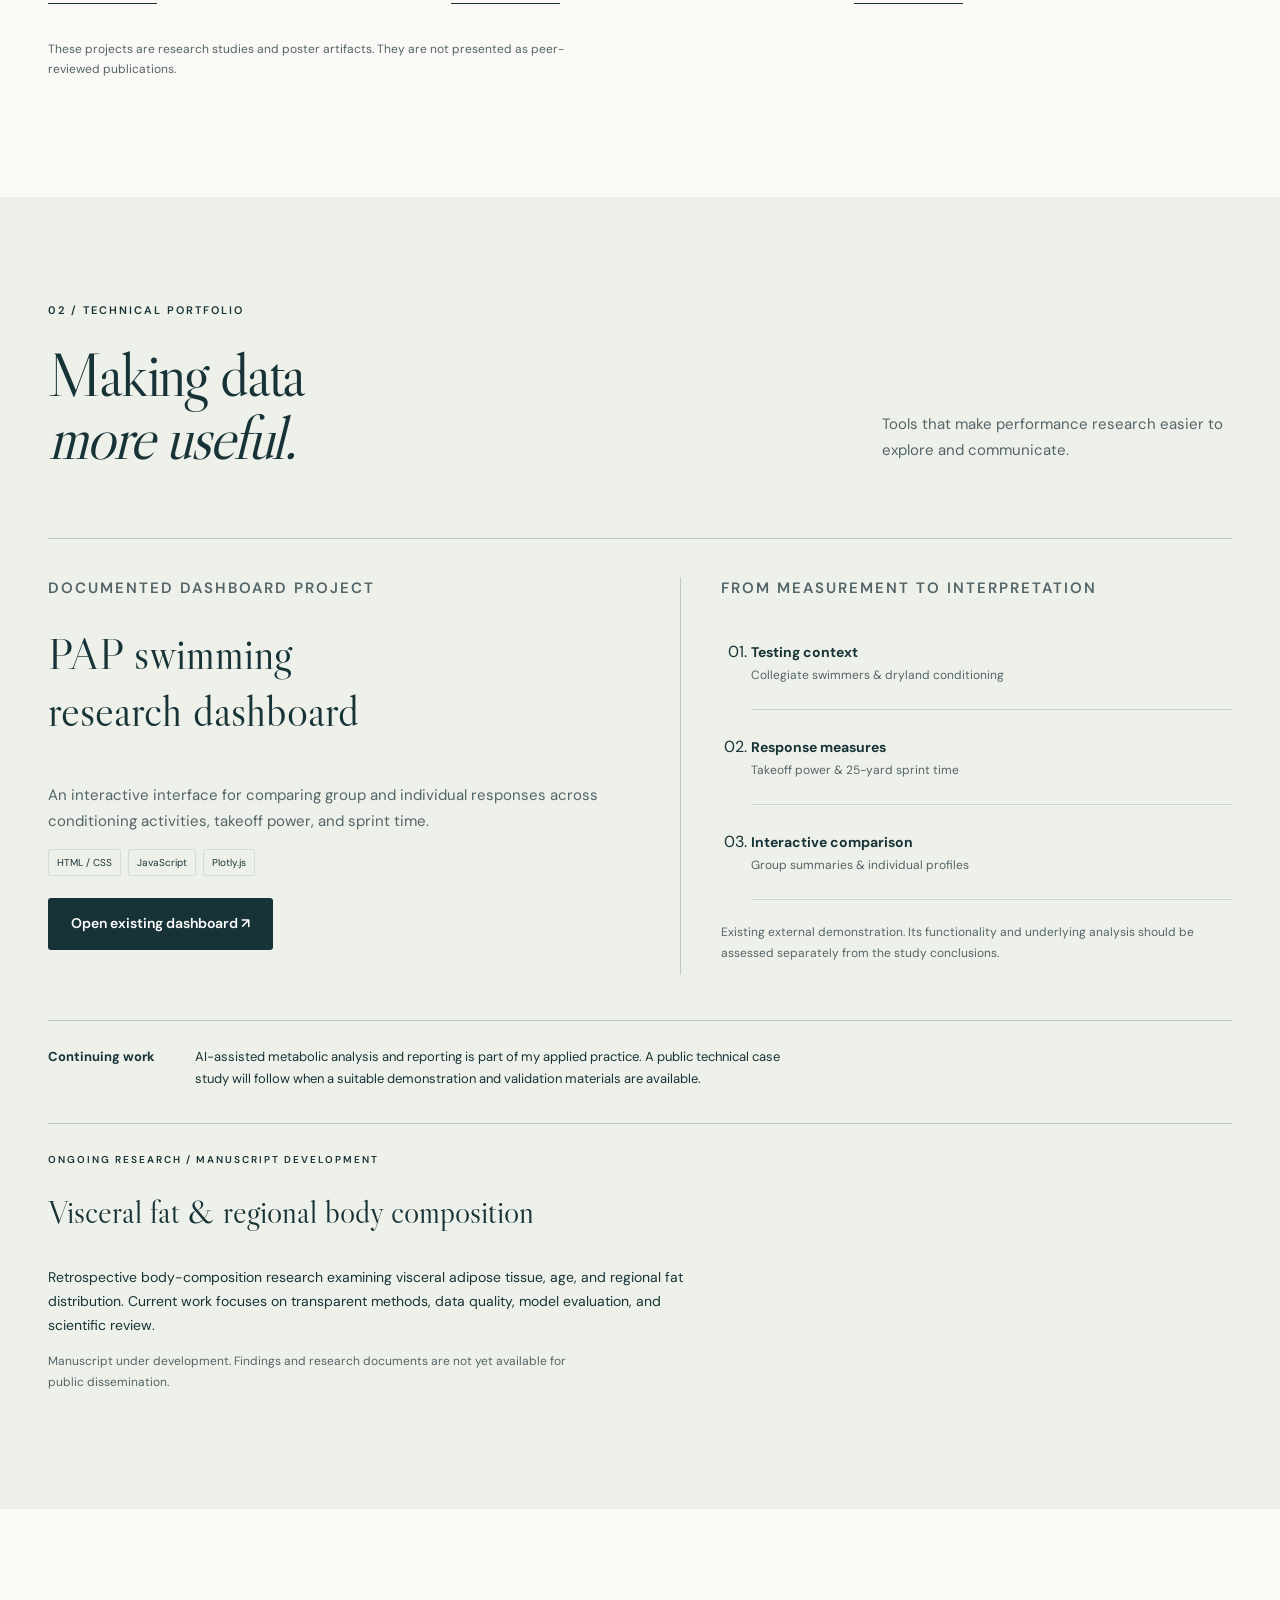
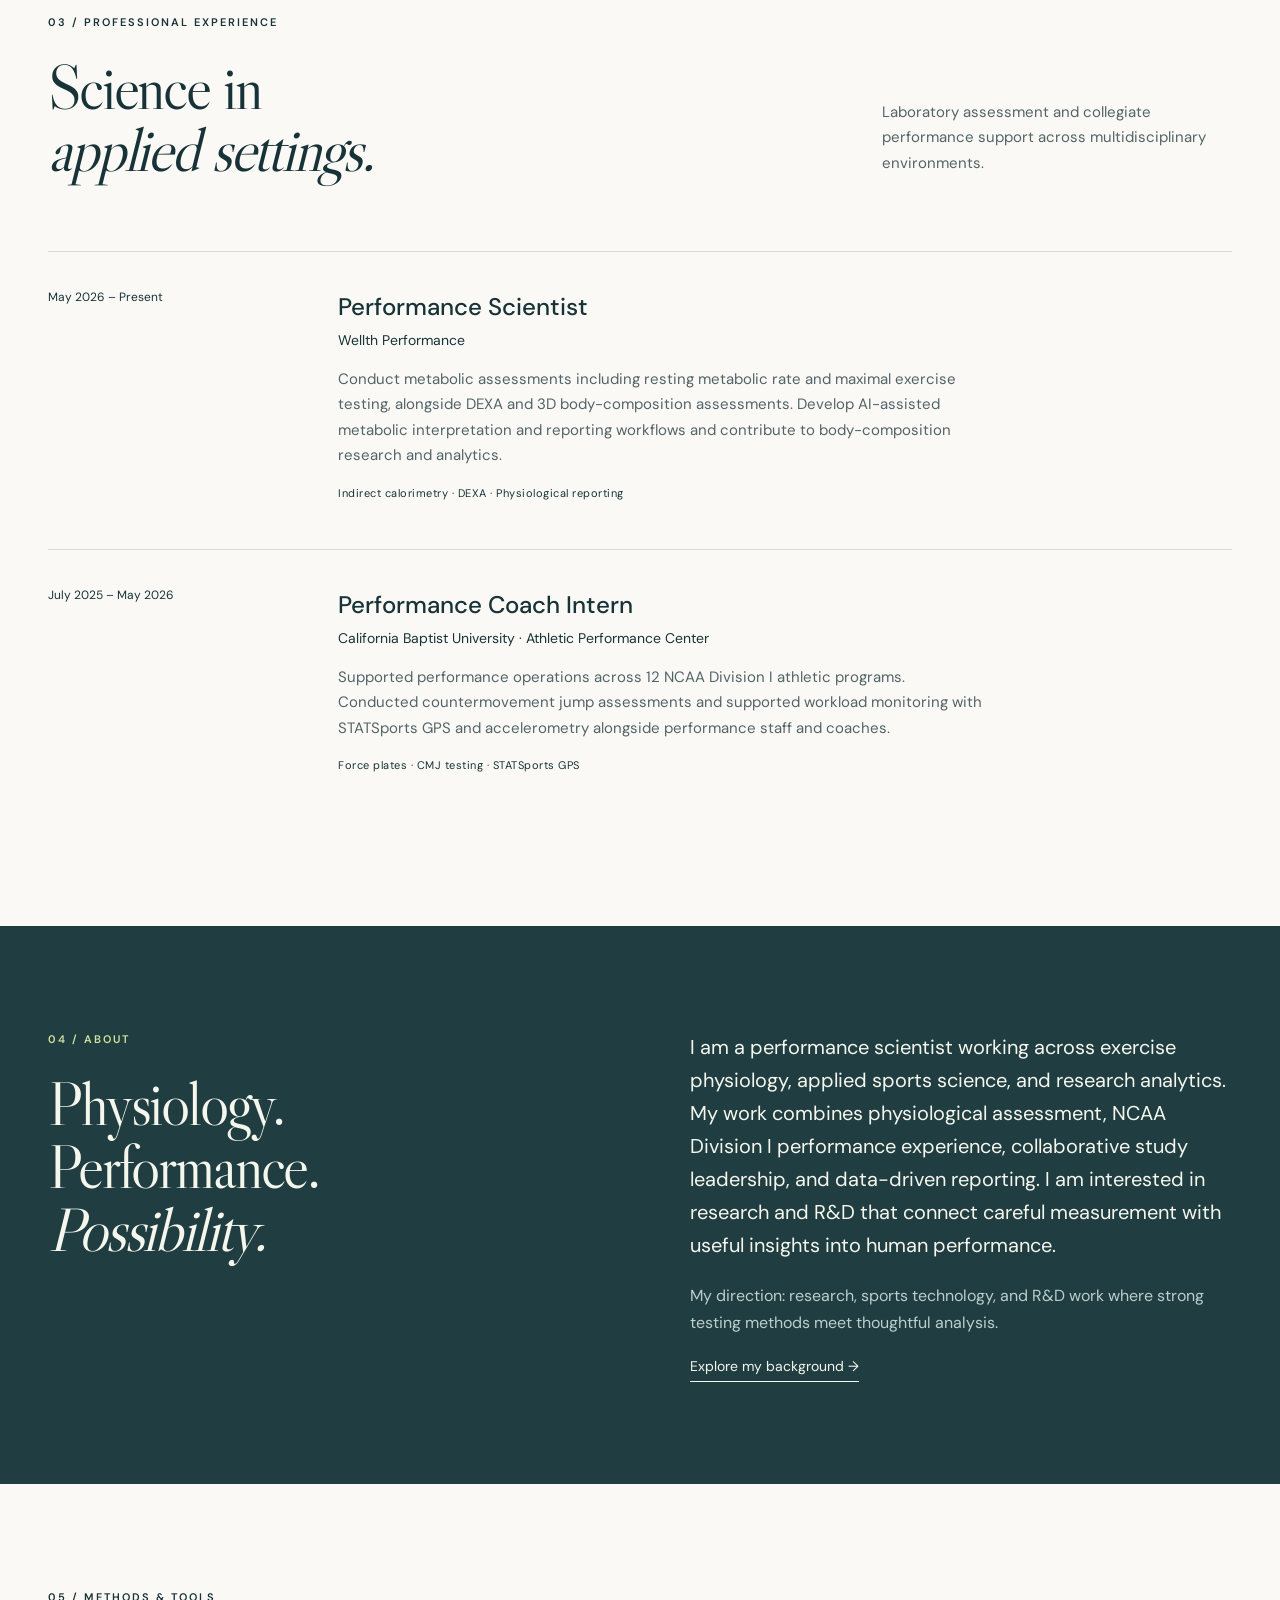
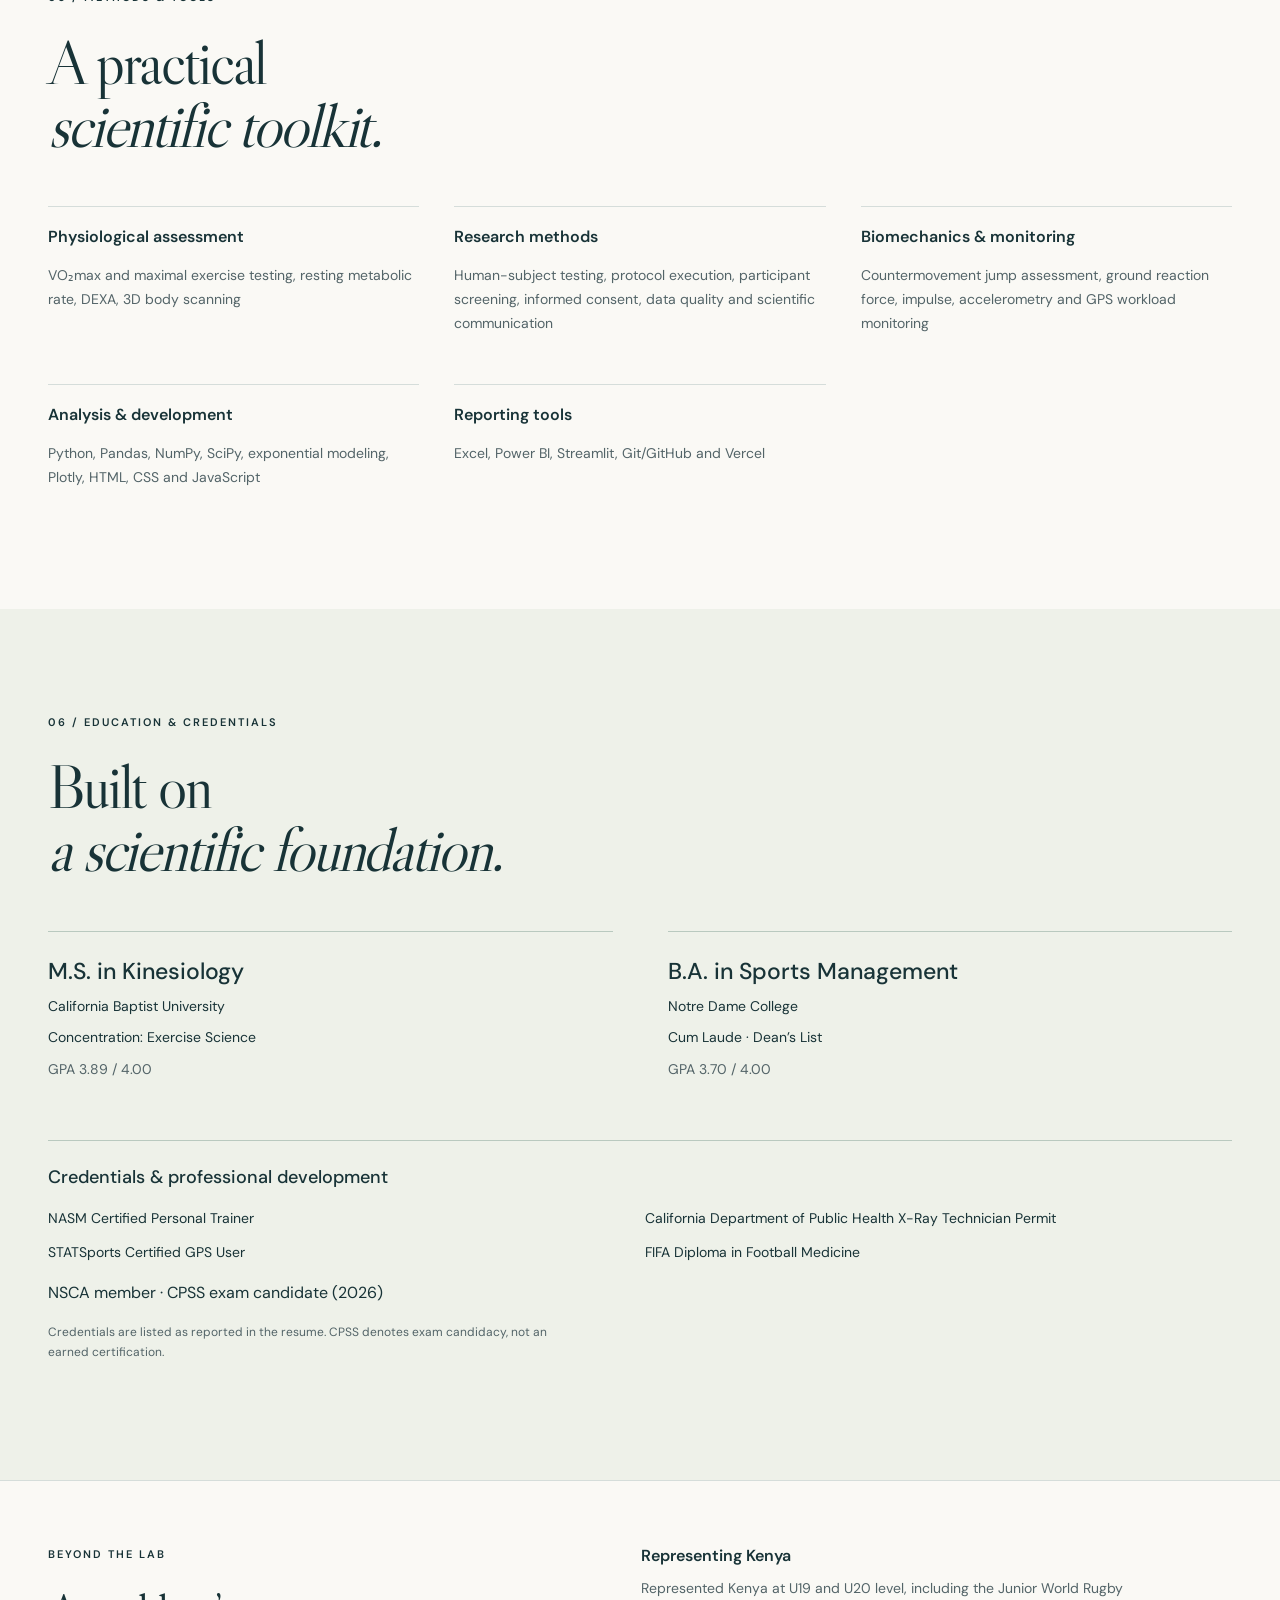
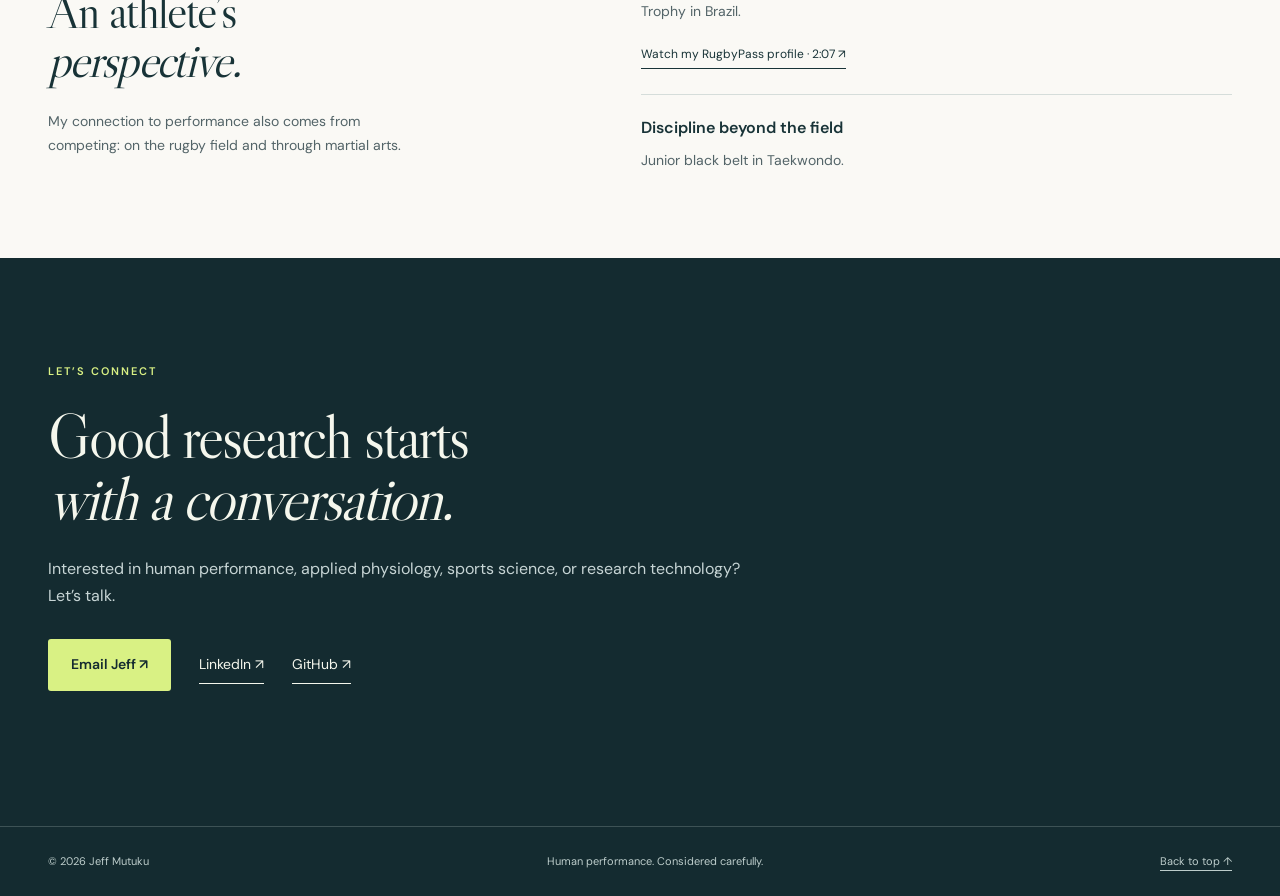
==== commit 8cf342bb: "Preserve all homepage sections with new Concept Evolution Design line" ====
--- a/index.html
+++ b/index.html
@@ -4,14 +4,20 @@
 <meta charset="utf-8"><meta name="viewport" content="width=device-width,initial-scale=1">
 <title>Jeff Mutuku | Performance Scientist</title>
 <meta name="description" content="Jeff Mutuku — exercise physiology, applied sports science, human performance research and analytical tools. Explore research, projects and experience.">
-<meta name="theme-color" content="#142b30"><link rel="icon" type="image/svg+xml" href="jm-mark.svg"><link rel="stylesheet" href="styles.css?v=20261108-r4">
-<script src="content.js?v=20261108-r4" defer></script><script src="site.js?v=20261108-r4" defer></script>
+<meta name="theme-color" content="#142b30"><link rel="icon" type="image/svg+xml" href="jm-mark.svg"><link rel="stylesheet" href="styles.css?v=20261108-r5">
+<script src="content.js?v=20261108-r5" defer></script><script src="site.js?v=20261108-r5" defer></script>
 </head>
 <body>
 <a class="skip" href="#main">Skip to content</a>
 <header><div class="nav-wrap"><a class="brand" href="#home" aria-label="Jeff Mutuku home"><img class="jm-mark" src="jm-mark.svg" alt=""><span>Jeff Mutuku<small>PERFORMANCE SCIENTIST</small></span></a><button class="menu-toggle" aria-expanded="false" aria-controls="navigation">Menu</button><nav id="navigation" aria-label="Main navigation"><a href="#research">Research</a><a href="#projects">Projects</a><a href="#experience">Experience</a><a href="#about">About</a><a href="resume.html">Resume ↗</a><a class="nav-contact" href="#contact">Let’s connect</a></nav></div></header>
 <main id="main">
-<section class="hero" id="home"><div class="wrap hero-grid"><div><p class="eyebrow light">EXERCISE PHYSIOLOGY / SPORTS SCIENCE / ANALYTICS</p><h1>Understanding<br>performance.<br><em>Through science.</em></h1><p class="hero-intro">I’m Jeff Mutuku, a <strong>Performance Scientist</strong> connecting exercise physiology, applied research, and analytical tools.</p><div class="actions"><a class="button" href="#research">Explore my research <span>↗</span></a><a class="text-link" href="resume.html">View resume →</a></div><p class="hero-foot">Concept <span aria-hidden="true">|</span> Evolution <span aria-hidden="true">|</span> Design</p><p id="development"></p><p class="muted">Credentials are listed as reported in the resume. CPSS denotes exam candidacy, not an earned certification.</p></div></div></section>
+<section class="hero" id="home"><div class="wrap hero-grid"><div><p class="eyebrow light">EXERCISE PHYSIOLOGY / SPORTS SCIENCE / ANALYTICS</p><h1>Understanding<br>performance.<br><em>Through science.</em></h1><p class="hero-intro">I’m Jeff Mutuku, a <strong>Performance Scientist</strong> connecting exercise physiology, applied research, and analytical tools.</p><div class="actions"><a class="button" href="#research">Explore my research <span>↗</span></a><a class="text-link" href="resume.html">View resume →</a></div><p class="hero-foot">Concept <span aria-hidden="true">|</span> Evolution <span aria-hidden="true">|</span> Design</p></div><aside class="hero-aside" aria-label="Research focus"><p class="eyebrow light">A QUESTION-DRIVEN PRACTICE</p><figure class="profile"><img class="profile-photo" src="profile.jpeg" alt="Jeff Mutuku, Performance Scientist" width="800" height="800"><figcaption>Jeff Mutuku<small>Performance Scientist</small></figcaption></figure><div class="focus-row"><span>01</span><p>Physiological assessment<small>Metabolic testing & body composition</small></p></div><div class="focus-row"><span>02</span><p>Applied human performance<small>Recovery, conditioning & athlete monitoring</small></p></div><div class="focus-row"><span>03</span><p>Research into practice<small>Data analysis & interactive reporting</small></p></div></aside></div></section>
+<section id="research" class="section"><div class="wrap"><div class="section-heading"><div><p class="eyebrow">01 / SELECTED RESEARCH</p><h2>Questions worth<br><em>investigating.</em></h2></div><p>Collaborative research in exercise physiology and human performance, with methods, evidence, and limitations made explicit.</p></div><div id="research-cards" class="research-grid"></div><p class="section-note">These projects are research studies and poster artifacts. They are not presented as peer-reviewed publications.</p></div></section>
+<section id="projects" class="section tinted"><div class="wrap"><div class="section-heading"><div><p class="eyebrow">02 / TECHNICAL PORTFOLIO</p><h2>Making data<br><em>more useful.</em></h2></div><p>Tools that make performance research easier to explore and communicate.</p></div><article class="technical"><div><p class="eyebrow">DOCUMENTED DASHBOARD PROJECT</p><h3>PAP swimming<br>research dashboard</h3><p>An interactive interface for comparing group and individual responses across conditioning activities, takeoff power, and sprint time.</p><div class="tags"><span>HTML / CSS</span><span>JavaScript</span><span>Plotly.js</span></div><a class="button dark" href="https://portfolio-site-two-rho-96.vercel.app/" target="_blank" rel="noopener noreferrer">Open existing dashboard ↗</a></div><div class="technical-detail"><p class="eyebrow">FROM MEASUREMENT TO INTERPRETATION</p><ol><li><strong>Testing context</strong><span>Collegiate swimmers & dryland conditioning</span></li><li><strong>Response measures</strong><span>Takeoff power & 25-yard sprint time</span></li><li><strong>Interactive comparison</strong><span>Group summaries & individual profiles</span></li></ol><p class="muted">Existing external demonstration. Its functionality and underlying analysis should be assessed separately from the study conclusions.</p></div></article><div class="development-note"><strong>Continuing work</strong><p>AI-assisted metabolic analysis and reporting is part of my applied practice. A public technical case study will follow when a suitable demonstration and validation materials are available.</p></div><article class="ongoing-research"><p class="eyebrow">ONGOING RESEARCH / MANUSCRIPT DEVELOPMENT</p><h3>Visceral fat & regional body composition</h3><p>Retrospective body-composition research examining visceral adipose tissue, age, and regional fat distribution. Current work focuses on transparent methods, data quality, model evaluation, and scientific review.</p><p class="muted">Manuscript under development. Findings and research documents are not yet available for public dissemination.</p></article></div></section>
+<section id="experience" class="section"><div class="wrap"><div class="section-heading"><div><p class="eyebrow">03 / PROFESSIONAL EXPERIENCE</p><h2>Science in<br><em>applied settings.</em></h2></div><p>Laboratory assessment and collegiate performance support across multidisciplinary environments.</p></div><div id="experience-list"></div></div></section>
+<section id="about" class="section dark-section"><div class="wrap about-grid"><div><p class="eyebrow light">04 / ABOUT</p><h2>Physiology.<br>Performance.<br><em>Possibility.</em></h2></div><div><p id="bio" class="large-copy"></p><p class="muted">My direction: research, sports technology, and R&D work where strong testing methods meet thoughtful analysis.</p><a class="text-link" href="resume.html">Explore my background →</a></div></div></section>
+<section id="skills" class="section"><div class="wrap"><p class="eyebrow">05 / METHODS & TOOLS</p><h2>A practical<br><em>scientific toolkit.</em></h2><div id="skills-list" class="skills-grid"></div></div></section>
+<section id="education" class="section tinted"><div class="wrap"><p class="eyebrow">06 / EDUCATION & CREDENTIALS</p><h2>Built on<br><em>a scientific foundation.</em></h2><div id="education-list" class="education-grid"></div><div class="credentials"><h3>Credentials & professional development</h3><ul id="credentials-list"></ul><p id="development"></p><p class="muted">Credentials are listed as reported in the resume. CPSS denotes exam candidacy, not an earned certification.</p></div></div></section>
 <section id="beyond-the-lab" class="personal-section"><div class="wrap personal-grid"><div><p class="eyebrow">BEYOND THE LAB</p><h2>An athlete’s<br><em>perspective.</em></h2><p>My connection to performance also comes from competing: on the rugby field and through martial arts.</p></div><div class="personal-details"><div><h3>Representing Kenya</h3><p>Represented Kenya at U19 and U20 level, including the Junior World Rugby Trophy in Brazil.</p><a class="text-link" href="https://www.youtube.com/watch?v=wt176hEl_lQ" target="_blank" rel="noopener noreferrer">Watch my RugbyPass profile · 2:07 ↗</a></div><div><h3>Discipline beyond the field</h3><p>Junior black belt in Taekwondo.</p></div></div></div></section>
 <section id="contact" class="section contact"><div class="wrap"><p class="eyebrow light">LET’S CONNECT</p><h2>Good research starts<br><em>with a conversation.</em></h2><p>Interested in human performance, applied physiology, sports science, or research technology? Let’s talk.</p><div class="actions"><a class="button" href="mailto:Jffmutuku@gmail.com">Email Jeff ↗</a><a class="text-link" href="https://www.linkedin.com/in/jeffmutuku" target="_blank" rel="noopener noreferrer">LinkedIn ↗</a><a class="text-link" href="https://github.com/JuvoLab">GitHub ↗</a></div></div></section>
 </main><footer><div class="wrap"><span>© 2026 Jeff Mutuku</span><span>Human performance. Considered carefully.</span><a href="#home">Back to top ↑</a></div></footer>
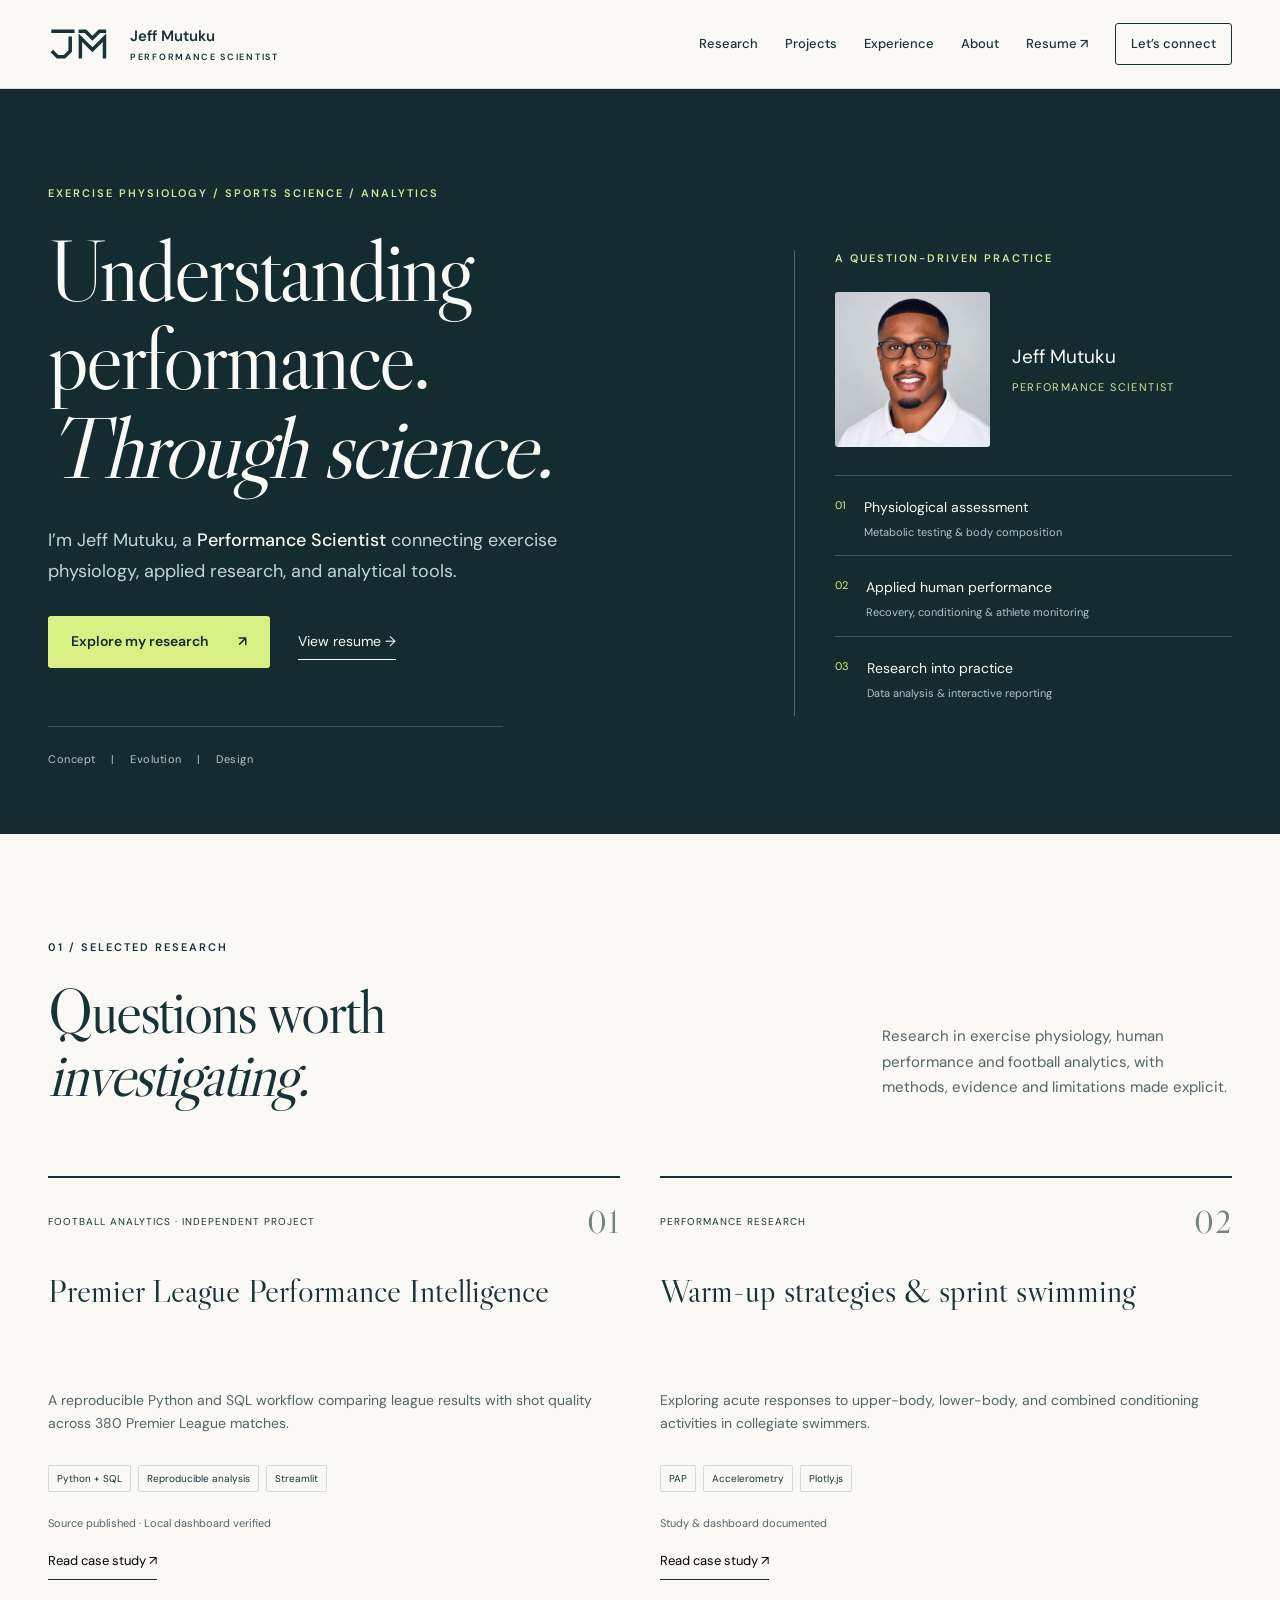
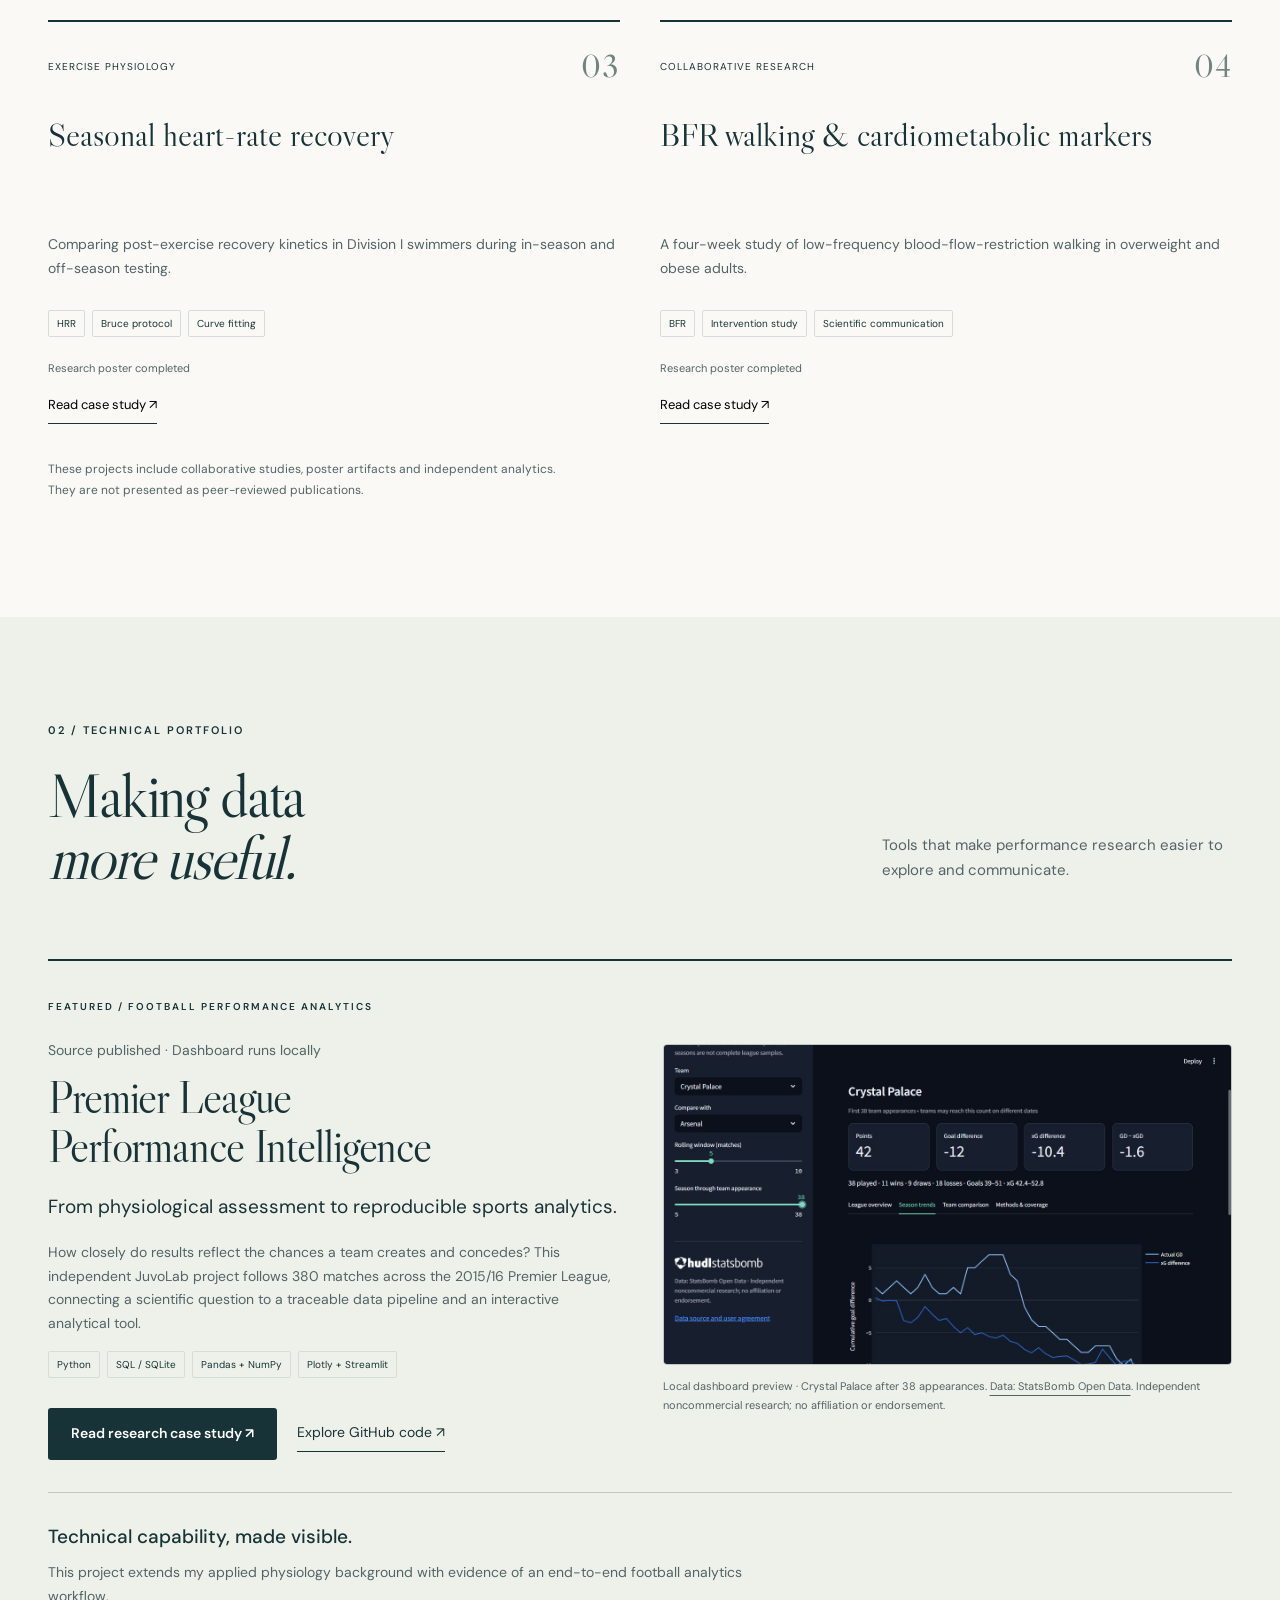
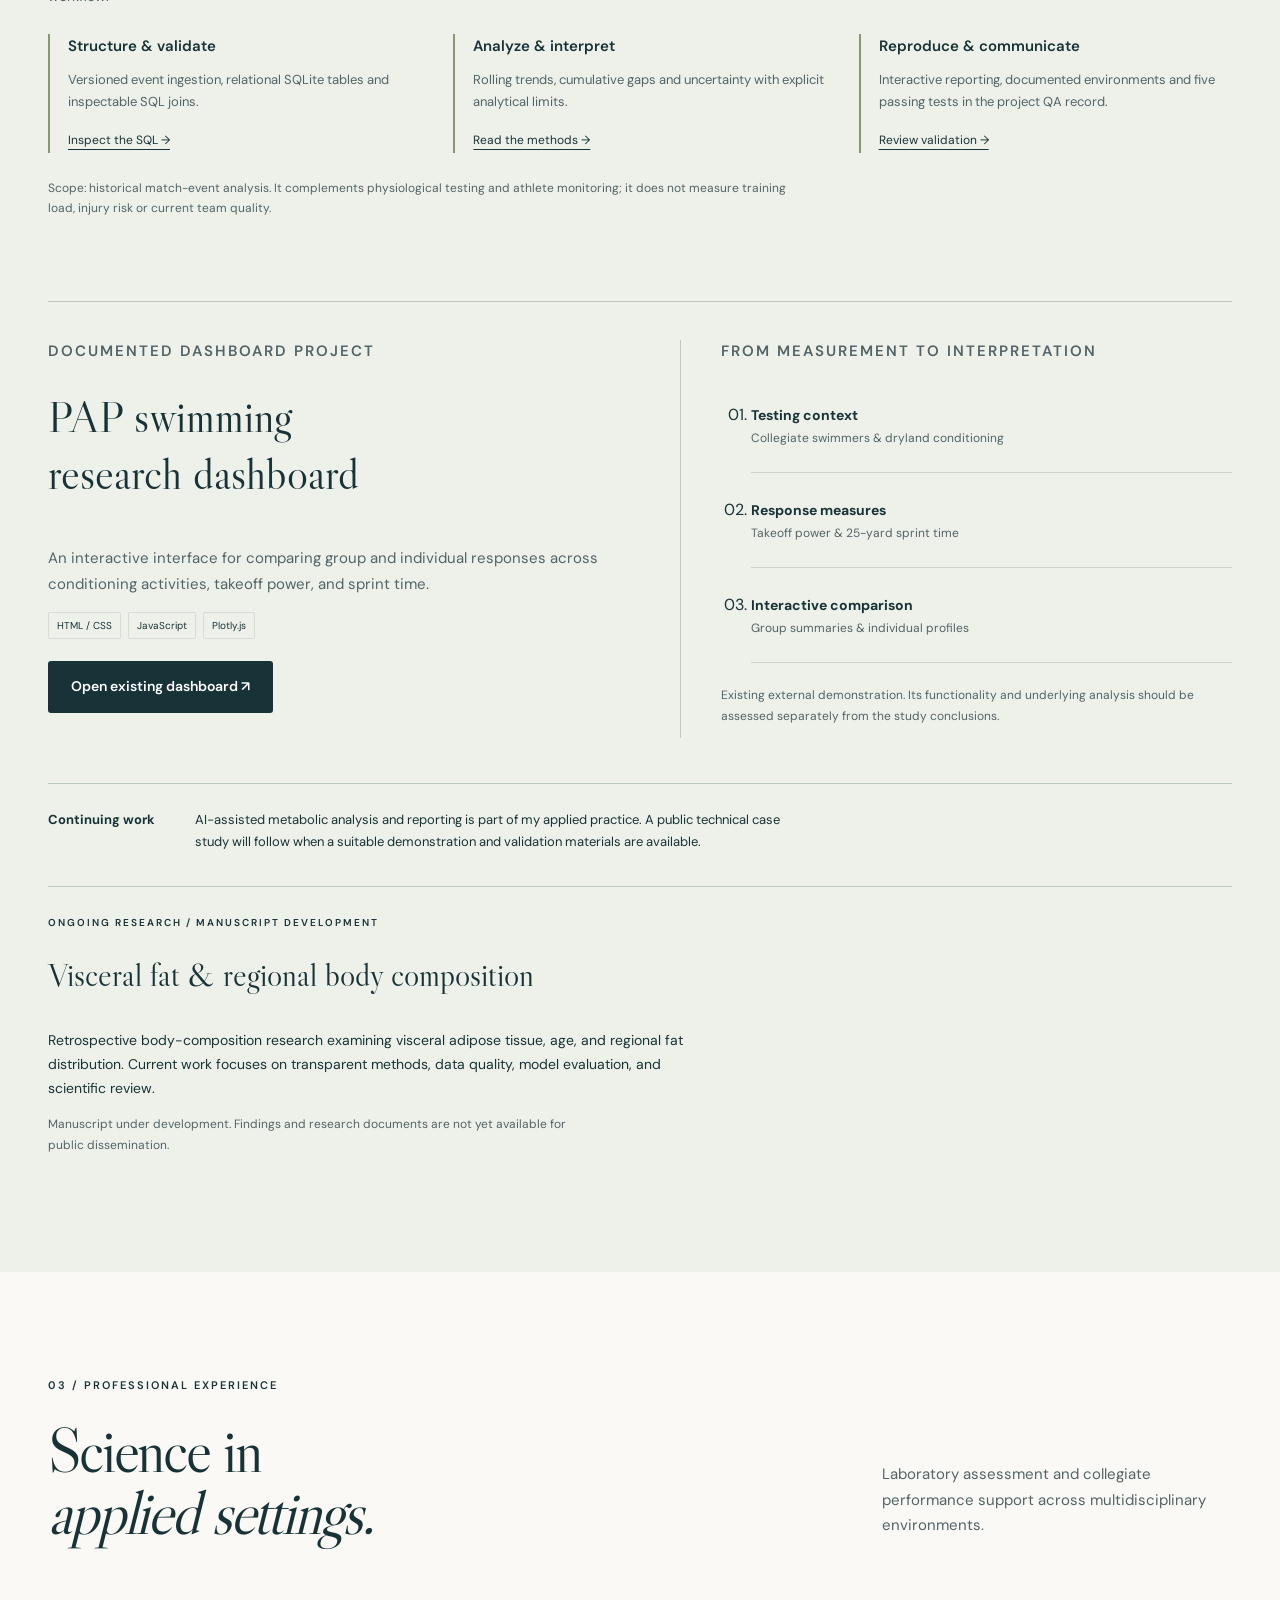
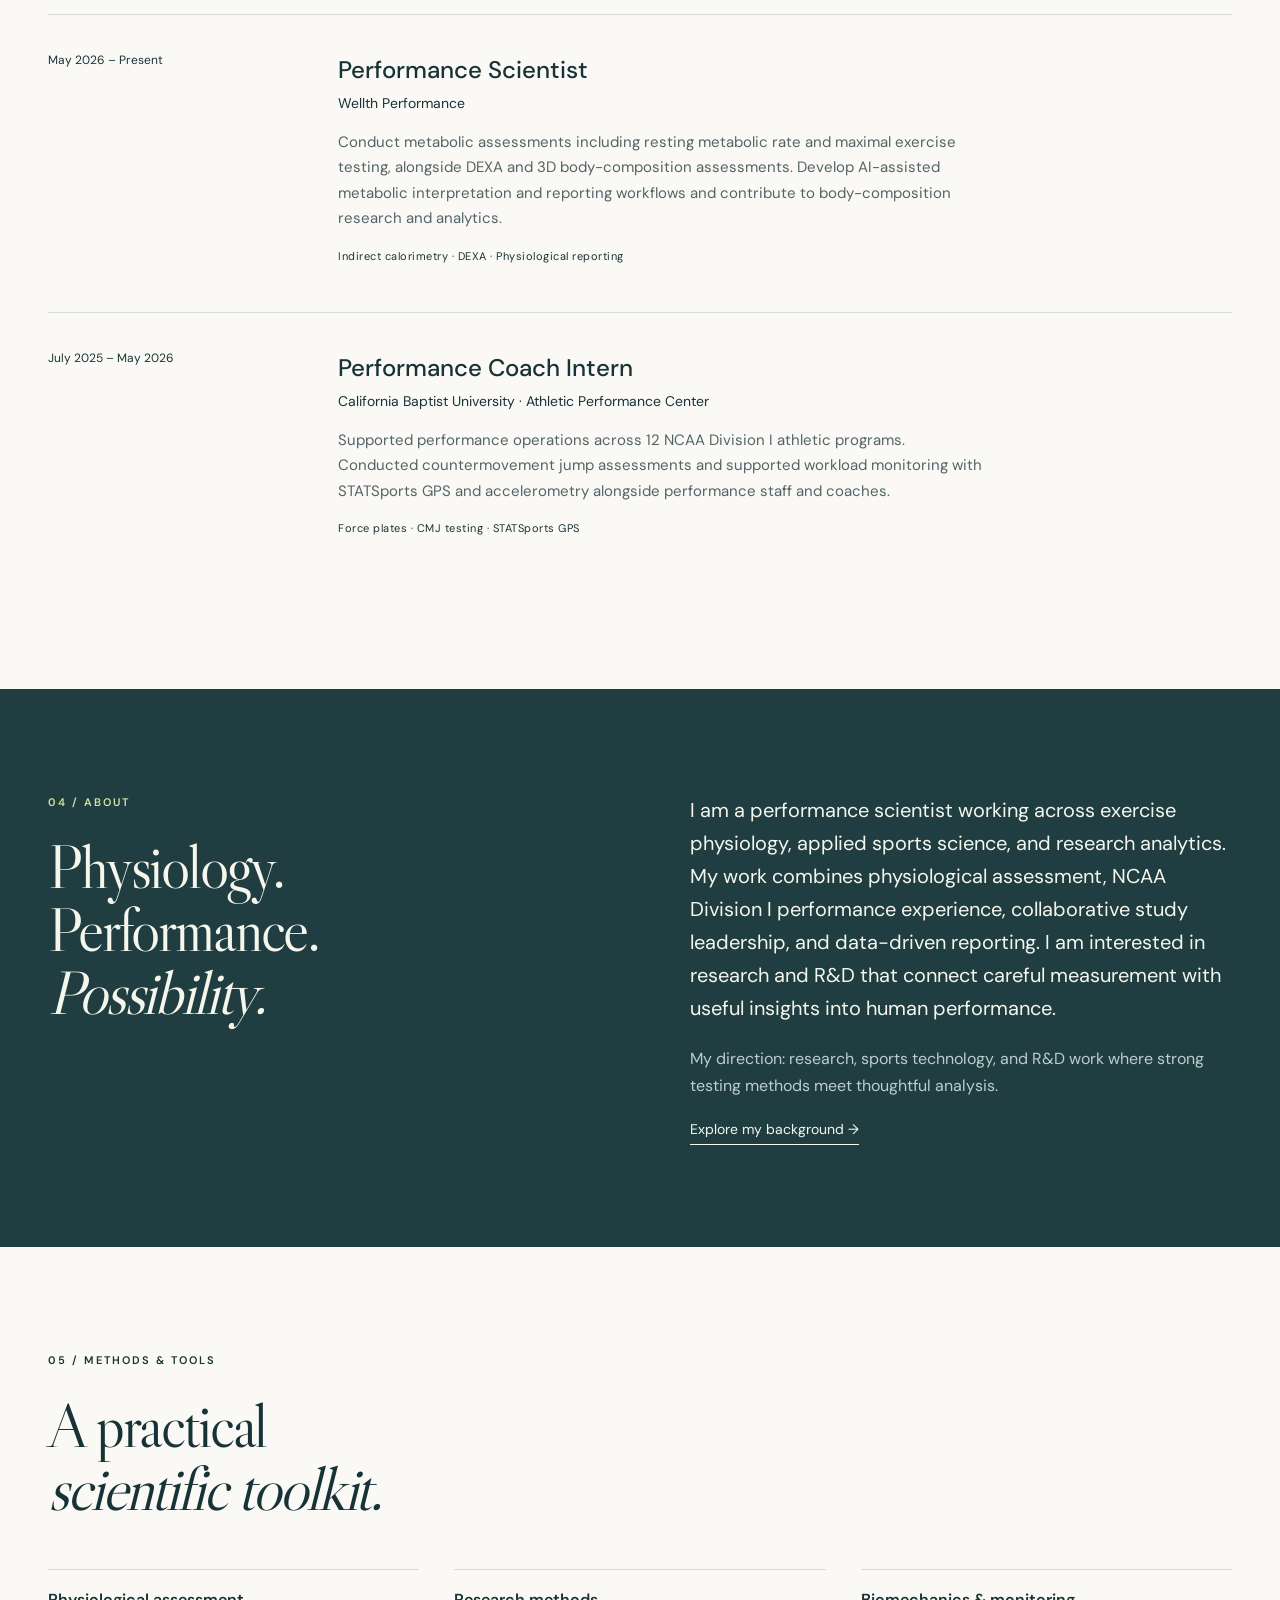
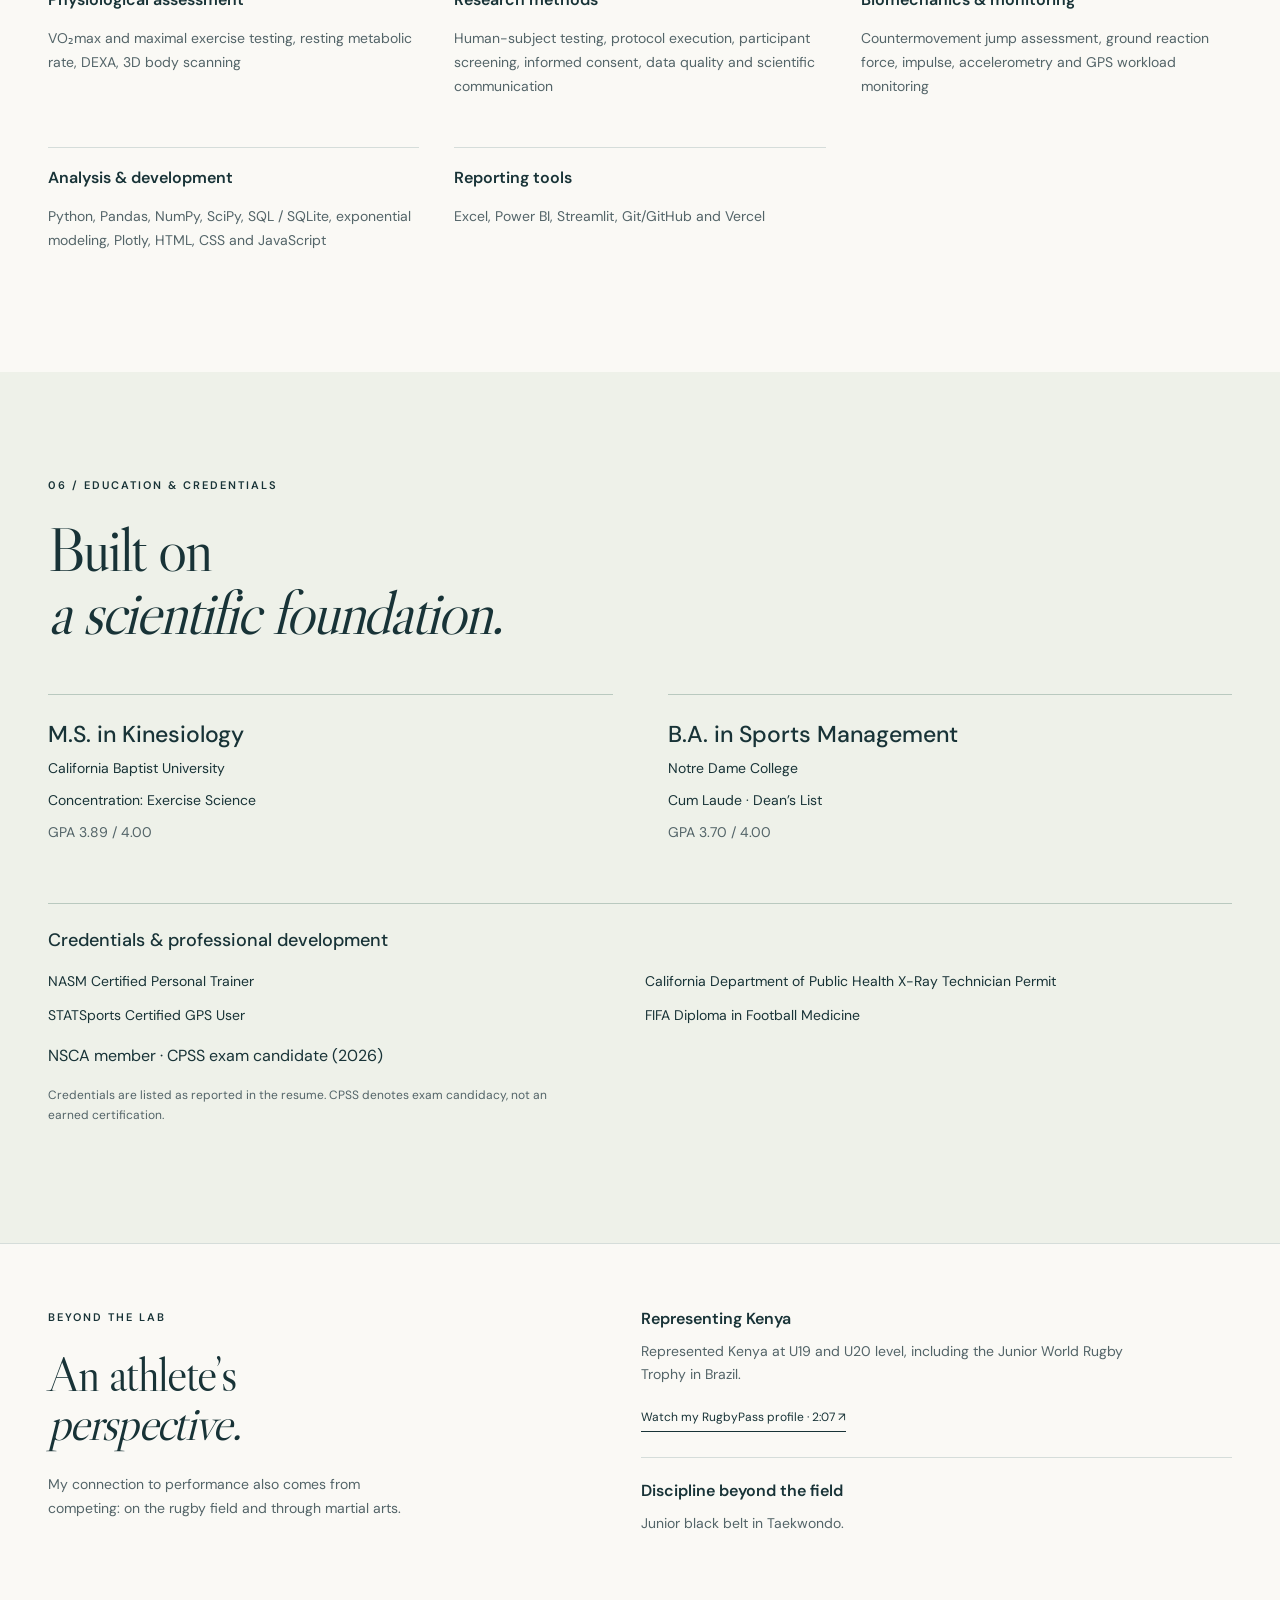
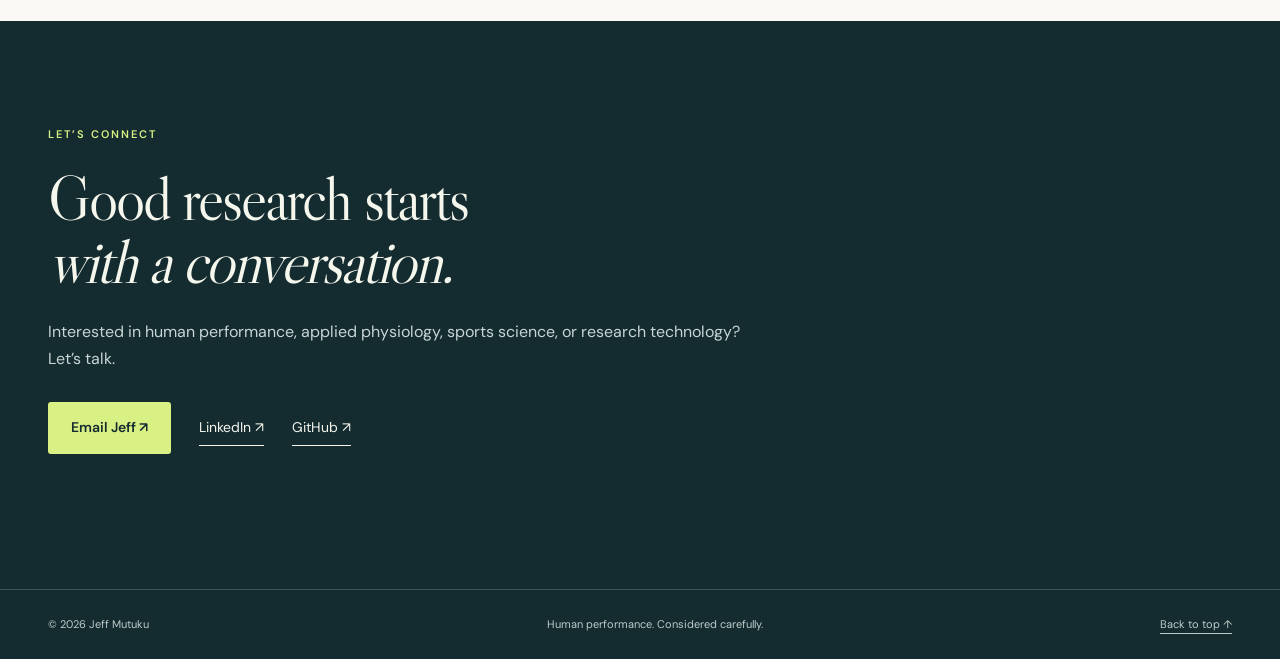
==== commit f66ac185: "Feature soccer research with evidence of SQL Python and reproducible analytics" ====
--- a/index.html
+++ b/index.html
@@ -4,16 +4,16 @@
 <meta charset="utf-8"><meta name="viewport" content="width=device-width,initial-scale=1">
 <title>Jeff Mutuku | Performance Scientist</title>
 <meta name="description" content="Jeff Mutuku — exercise physiology, applied sports science, human performance research and analytical tools. Explore research, projects and experience.">
-<meta name="theme-color" content="#142b30"><link rel="icon" type="image/svg+xml" href="jm-mark.svg"><link rel="stylesheet" href="styles.css?v=20261108-r5">
-<script src="content.js?v=20261108-r5" defer></script><script src="site.js?v=20261108-r5" defer></script>
+<meta name="theme-color" content="#142b30"><link rel="icon" type="image/svg+xml" href="jm-mark.svg"><link rel="stylesheet" href="styles.css?v=20261108-r6">
+<script src="content.js?v=20261108-r6" defer></script><script src="site.js?v=20261108-r6" defer></script>
 </head>
 <body>
 <a class="skip" href="#main">Skip to content</a>
 <header><div class="nav-wrap"><a class="brand" href="#home" aria-label="Jeff Mutuku home"><img class="jm-mark" src="jm-mark.svg" alt=""><span>Jeff Mutuku<small>PERFORMANCE SCIENTIST</small></span></a><button class="menu-toggle" aria-expanded="false" aria-controls="navigation">Menu</button><nav id="navigation" aria-label="Main navigation"><a href="#research">Research</a><a href="#projects">Projects</a><a href="#experience">Experience</a><a href="#about">About</a><a href="resume.html">Resume ↗</a><a class="nav-contact" href="#contact">Let’s connect</a></nav></div></header>
 <main id="main">
 <section class="hero" id="home"><div class="wrap hero-grid"><div><p class="eyebrow light">EXERCISE PHYSIOLOGY / SPORTS SCIENCE / ANALYTICS</p><h1>Understanding<br>performance.<br><em>Through science.</em></h1><p class="hero-intro">I’m Jeff Mutuku, a <strong>Performance Scientist</strong> connecting exercise physiology, applied research, and analytical tools.</p><div class="actions"><a class="button" href="#research">Explore my research <span>↗</span></a><a class="text-link" href="resume.html">View resume →</a></div><p class="hero-foot">Concept <span aria-hidden="true">|</span> Evolution <span aria-hidden="true">|</span> Design</p></div><aside class="hero-aside" aria-label="Research focus"><p class="eyebrow light">A QUESTION-DRIVEN PRACTICE</p><figure class="profile"><img class="profile-photo" src="profile.jpeg" alt="Jeff Mutuku, Performance Scientist" width="800" height="800"><figcaption>Jeff Mutuku<small>Performance Scientist</small></figcaption></figure><div class="focus-row"><span>01</span><p>Physiological assessment<small>Metabolic testing & body composition</small></p></div><div class="focus-row"><span>02</span><p>Applied human performance<small>Recovery, conditioning & athlete monitoring</small></p></div><div class="focus-row"><span>03</span><p>Research into practice<small>Data analysis & interactive reporting</small></p></div></aside></div></section>
-<section id="research" class="section"><div class="wrap"><div class="section-heading"><div><p class="eyebrow">01 / SELECTED RESEARCH</p><h2>Questions worth<br><em>investigating.</em></h2></div><p>Collaborative research in exercise physiology and human performance, with methods, evidence, and limitations made explicit.</p></div><div id="research-cards" class="research-grid"></div><p class="section-note">These projects are research studies and poster artifacts. They are not presented as peer-reviewed publications.</p></div></section>
-<section id="projects" class="section tinted"><div class="wrap"><div class="section-heading"><div><p class="eyebrow">02 / TECHNICAL PORTFOLIO</p><h2>Making data<br><em>more useful.</em></h2></div><p>Tools that make performance research easier to explore and communicate.</p></div><article class="technical"><div><p class="eyebrow">DOCUMENTED DASHBOARD PROJECT</p><h3>PAP swimming<br>research dashboard</h3><p>An interactive interface for comparing group and individual responses across conditioning activities, takeoff power, and sprint time.</p><div class="tags"><span>HTML / CSS</span><span>JavaScript</span><span>Plotly.js</span></div><a class="button dark" href="https://portfolio-site-two-rho-96.vercel.app/" target="_blank" rel="noopener noreferrer">Open existing dashboard ↗</a></div><div class="technical-detail"><p class="eyebrow">FROM MEASUREMENT TO INTERPRETATION</p><ol><li><strong>Testing context</strong><span>Collegiate swimmers & dryland conditioning</span></li><li><strong>Response measures</strong><span>Takeoff power & 25-yard sprint time</span></li><li><strong>Interactive comparison</strong><span>Group summaries & individual profiles</span></li></ol><p class="muted">Existing external demonstration. Its functionality and underlying analysis should be assessed separately from the study conclusions.</p></div></article><div class="development-note"><strong>Continuing work</strong><p>AI-assisted metabolic analysis and reporting is part of my applied practice. A public technical case study will follow when a suitable demonstration and validation materials are available.</p></div><article class="ongoing-research"><p class="eyebrow">ONGOING RESEARCH / MANUSCRIPT DEVELOPMENT</p><h3>Visceral fat & regional body composition</h3><p>Retrospective body-composition research examining visceral adipose tissue, age, and regional fat distribution. Current work focuses on transparent methods, data quality, model evaluation, and scientific review.</p><p class="muted">Manuscript under development. Findings and research documents are not yet available for public dissemination.</p></article></div></section>
+<section id="research" class="section"><div class="wrap"><div class="section-heading"><div><p class="eyebrow">01 / SELECTED RESEARCH</p><h2>Questions worth<br><em>investigating.</em></h2></div><p>Research in exercise physiology, human performance and football analytics, with methods, evidence and limitations made explicit.</p></div><div id="research-cards" class="research-grid"></div><p class="section-note">These projects include collaborative studies, poster artifacts and independent analytics. They are not presented as peer-reviewed publications.</p></div></section>
+<section id="projects" class="section tinted"><div class="wrap"><div class="section-heading"><div><p class="eyebrow">02 / TECHNICAL PORTFOLIO</p><h2>Making data<br><em>more useful.</em></h2></div><p>Tools that make performance research easier to explore and communicate.</p></div><article class="soccer-feature" aria-labelledby="soccer-title"><div class="soccer-intro"><p class="eyebrow">FEATURED / FOOTBALL PERFORMANCE ANALYTICS</p><p class="status">Source published · Dashboard runs locally</p><h3 id="soccer-title">Premier League<br>Performance Intelligence</h3><p class="soccer-lead">From physiological assessment to reproducible sports analytics.</p><p>How closely do results reflect the chances a team creates and concedes? This independent JuvoLab project follows 380 matches across the 2015/16 Premier League, connecting a scientific question to a traceable data pipeline and an interactive analytical tool.</p><div class="tags"><span>Python</span><span>SQL / SQLite</span><span>Pandas + NumPy</span><span>Plotly + Streamlit</span></div><div class="actions"><button class="button dark" data-project="soccer">Read research case study ↗</button><a class="text-link" href="https://github.com/JuvoLab/premier-league-performance-intelligence" target="_blank" rel="noopener noreferrer">Explore GitHub code ↗</a></div></div><figure class="soccer-preview"><a href="soccer-performance-preview.png" target="_blank" rel="noopener"><img src="soccer-performance-preview.png" width="1280" height="720" loading="lazy" alt="Local dashboard preview: Crystal Palace results and chance-quality trends, team filters and StatsBomb source attribution"></a><figcaption>Local dashboard preview · Crystal Palace after 38 appearances. <a href="https://github.com/statsbomb/open-data" target="_blank" rel="noopener noreferrer">Data: StatsBomb Open Data</a>. Independent noncommercial research; no affiliation or endorsement.</figcaption></figure><div class="soccer-evidence"><h4>Technical capability, made visible.</h4><p>This project extends my applied physiology background with evidence of an end-to-end football analytics workflow.</p><div class="evidence-grid"><div><h5>Structure & validate</h5><p>Versioned event ingestion, relational SQLite tables and inspectable SQL joins.</p><a href="https://github.com/JuvoLab/premier-league-performance-intelligence/blob/main/queries/team_matches.sql" target="_blank" rel="noopener noreferrer">Inspect the SQL →</a></div><div><h5>Analyze & interpret</h5><p>Rolling trends, cumulative gaps and uncertainty with explicit analytical limits.</p><a href="https://github.com/JuvoLab/premier-league-performance-intelligence/blob/main/docs/case-study.md" target="_blank" rel="noopener noreferrer">Read the methods →</a></div><div><h5>Reproduce & communicate</h5><p>Interactive reporting, documented environments and five passing tests in the project QA record.</p><a href="https://github.com/JuvoLab/premier-league-performance-intelligence/blob/main/docs/qa-review.md" target="_blank" rel="noopener noreferrer">Review validation →</a></div></div><p class="soccer-limit">Scope: historical match-event analysis. It complements physiological testing and athlete monitoring; it does not measure training load, injury risk or current team quality.</p></div></article><article class="technical"><div><p class="eyebrow">DOCUMENTED DASHBOARD PROJECT</p><h3>PAP swimming<br>research dashboard</h3><p>An interactive interface for comparing group and individual responses across conditioning activities, takeoff power, and sprint time.</p><div class="tags"><span>HTML / CSS</span><span>JavaScript</span><span>Plotly.js</span></div><a class="button dark" href="https://portfolio-site-two-rho-96.vercel.app/" target="_blank" rel="noopener noreferrer">Open existing dashboard ↗</a></div><div class="technical-detail"><p class="eyebrow">FROM MEASUREMENT TO INTERPRETATION</p><ol><li><strong>Testing context</strong><span>Collegiate swimmers & dryland conditioning</span></li><li><strong>Response measures</strong><span>Takeoff power & 25-yard sprint time</span></li><li><strong>Interactive comparison</strong><span>Group summaries & individual profiles</span></li></ol><p class="muted">Existing external demonstration. Its functionality and underlying analysis should be assessed separately from the study conclusions.</p></div></article><div class="development-note"><strong>Continuing work</strong><p>AI-assisted metabolic analysis and reporting is part of my applied practice. A public technical case study will follow when a suitable demonstration and validation materials are available.</p></div><article class="ongoing-research"><p class="eyebrow">ONGOING RESEARCH / MANUSCRIPT DEVELOPMENT</p><h3>Visceral fat & regional body composition</h3><p>Retrospective body-composition research examining visceral adipose tissue, age, and regional fat distribution. Current work focuses on transparent methods, data quality, model evaluation, and scientific review.</p><p class="muted">Manuscript under development. Findings and research documents are not yet available for public dissemination.</p></article></div></section>
 <section id="experience" class="section"><div class="wrap"><div class="section-heading"><div><p class="eyebrow">03 / PROFESSIONAL EXPERIENCE</p><h2>Science in<br><em>applied settings.</em></h2></div><p>Laboratory assessment and collegiate performance support across multidisciplinary environments.</p></div><div id="experience-list"></div></div></section>
 <section id="about" class="section dark-section"><div class="wrap about-grid"><div><p class="eyebrow light">04 / ABOUT</p><h2>Physiology.<br>Performance.<br><em>Possibility.</em></h2></div><div><p id="bio" class="large-copy"></p><p class="muted">My direction: research, sports technology, and R&D work where strong testing methods meet thoughtful analysis.</p><a class="text-link" href="resume.html">Explore my background →</a></div></div></section>
 <section id="skills" class="section"><div class="wrap"><p class="eyebrow">05 / METHODS & TOOLS</p><h2>A practical<br><em>scientific toolkit.</em></h2><div id="skills-list" class="skills-grid"></div></div></section>
--- a/styles.css
+++ b/styles.css
@@ -6,3 +6,14 @@
 .hero-achievements{display:flex;flex-wrap:wrap;gap:8px 17px;list-style:none;padding:0;margin:12px 0 0;max-width:570px;color:#d7e2db;font-size:11px;line-height:1.8}.hero-achievements li{border-left:2px solid #85976a;padding-left:10px}.hero-foot{margin-bottom:12px}.resume-actions{flex-wrap:wrap;gap:16px 24px}.resume-file-note{font-size:12px!important;color:var(--muted);margin:14px 0 0;max-width:68ch}.resume-study{padding:30px 0;border-bottom:1px solid var(--line)}.resume-study:last-child{border-bottom:0}.resume-study h3{font-family:var(--serif);font-size:29px;font-weight:400;line-height:1.2;margin:0 0 13px;max-width:32ch}.resume-study-meta{display:flex;justify-content:space-between;gap:10px 25px;align-items:baseline;margin-bottom:15px}.resume-study-meta p{margin:0}.resume-study-role{font-size:12px!important;font-weight:600;color:var(--ink);max-width:45ch}.resume-study-date{font-size:12px!important;white-space:nowrap;color:var(--muted)}.resume-study-summary{color:var(--muted);max-width:62ch;margin-bottom:17px}.resume-study-contributions{padding-left:18px;max-width:65ch;margin:0 0 17px}.resume-study-contributions li{margin:0 0 9px;padding-left:3px;line-height:1.65}.resume-study-context{font-size:12px!important;color:var(--muted);line-height:1.6;margin:0 0 10px}.resume-study-link{font-size:12px}.personal-section{padding:65px 0 70px;border-top:1px solid var(--line);background:var(--paper)}.personal-grid{display:grid;grid-template-columns:1fr 1.2fr;gap:100px}.personal-grid h2{font-size:48px}.personal-grid>div>p:last-child{font-size:14px;color:var(--muted);max-width:38ch}.personal-details>div+div{border-top:1px solid var(--line);margin-top:28px;padding-top:23px}.personal-details h3{font-size:16px;font-weight:600;margin-bottom:10px}.personal-details p{font-size:14px;color:var(--muted);max-width:50ch;margin-bottom:15px}.personal-details .text-link{font-size:12px}@media(max-width:780px){.hero-achievements{gap:8px 12px;font-size:10px;margin-bottom:4px}.resume-study{padding:26px 0}.resume-study h3{font-size:27px}.resume-study-meta{display:block}.resume-study-date{margin-top:6px!important}.personal-grid{grid-template-columns:1fr;gap:24px}.personal-grid h2{font-size:40px}.personal-section{padding:45px 0}.resume-actions{align-items:start}.resume-actions .button{padding:10px 15px}.resume-file-note{margin-top:18px}}@media print{.resume-file-note,.resume-study-link{display:none}}
 
 @media(max-width:420px){.hero-foot span{display:inline}}
+
+/* Football analytics feature: evidence stays close to the capability claim. */
+.research-grid{grid-template-columns:repeat(2,minmax(0,1fr));gap:40px}
+.soccer-feature{border-top:2px solid var(--ink);padding:38px 0 48px;margin-bottom:35px;display:grid;grid-template-columns:1fr 1fr;gap:32px 45px}
+.soccer-intro h3{font:400 clamp(2rem,3.5vw,3rem)/1.1 var(--serif);letter-spacing:-.025em;margin-bottom:22px}
+.soccer-intro p{font-size:14px;color:var(--muted)}.soccer-intro .eyebrow{font-size:10px;color:var(--ink)}.soccer-intro .soccer-lead{font-size:19px;line-height:1.5;color:var(--ink)}
+.soccer-intro .actions{gap:20px;margin-bottom:0}.soccer-intro .button{border:0;text-align:left}
+.soccer-preview{margin:0;align-self:center;min-width:0}.soccer-preview img{display:block;width:100%;height:auto;border:1px solid #bbc9c1;border-radius:4px}.soccer-preview a:focus-visible{display:block}.soccer-preview figcaption{font-size:11px;line-height:1.7;color:var(--muted);margin-top:12px}
+.soccer-evidence{grid-column:1/-1;border-top:1px solid #bbc9c1;padding-top:28px}.soccer-evidence h4{font-size:19px;font-weight:500;margin:0 0 8px}.soccer-evidence>p{font-size:14px;color:var(--muted);max-width:75ch}
+.evidence-grid{display:grid;grid-template-columns:repeat(3,minmax(0,1fr));gap:32px;margin:25px 0}.evidence-grid>div{border-left:2px solid #86986f;padding-left:18px}.evidence-grid h5{font-size:15px;margin:0 0 10px;font-weight:600}.evidence-grid p{font-size:13px;color:var(--muted);margin-bottom:12px}.evidence-grid a{font-size:12px}.soccer-evidence .soccer-limit{font-size:12px;max-width:95ch;margin-bottom:0}.project-resources{display:flex;flex-wrap:wrap;gap:15px 25px;margin-top:22px}
+@media(max-width:780px){.research-grid{grid-template-columns:1fr;gap:35px}.soccer-feature{grid-template-columns:1fr;gap:30px;padding-top:28px}.soccer-evidence{grid-column:auto}.evidence-grid{grid-template-columns:1fr;gap:25px}.soccer-intro .actions{align-items:start;flex-direction:column}}
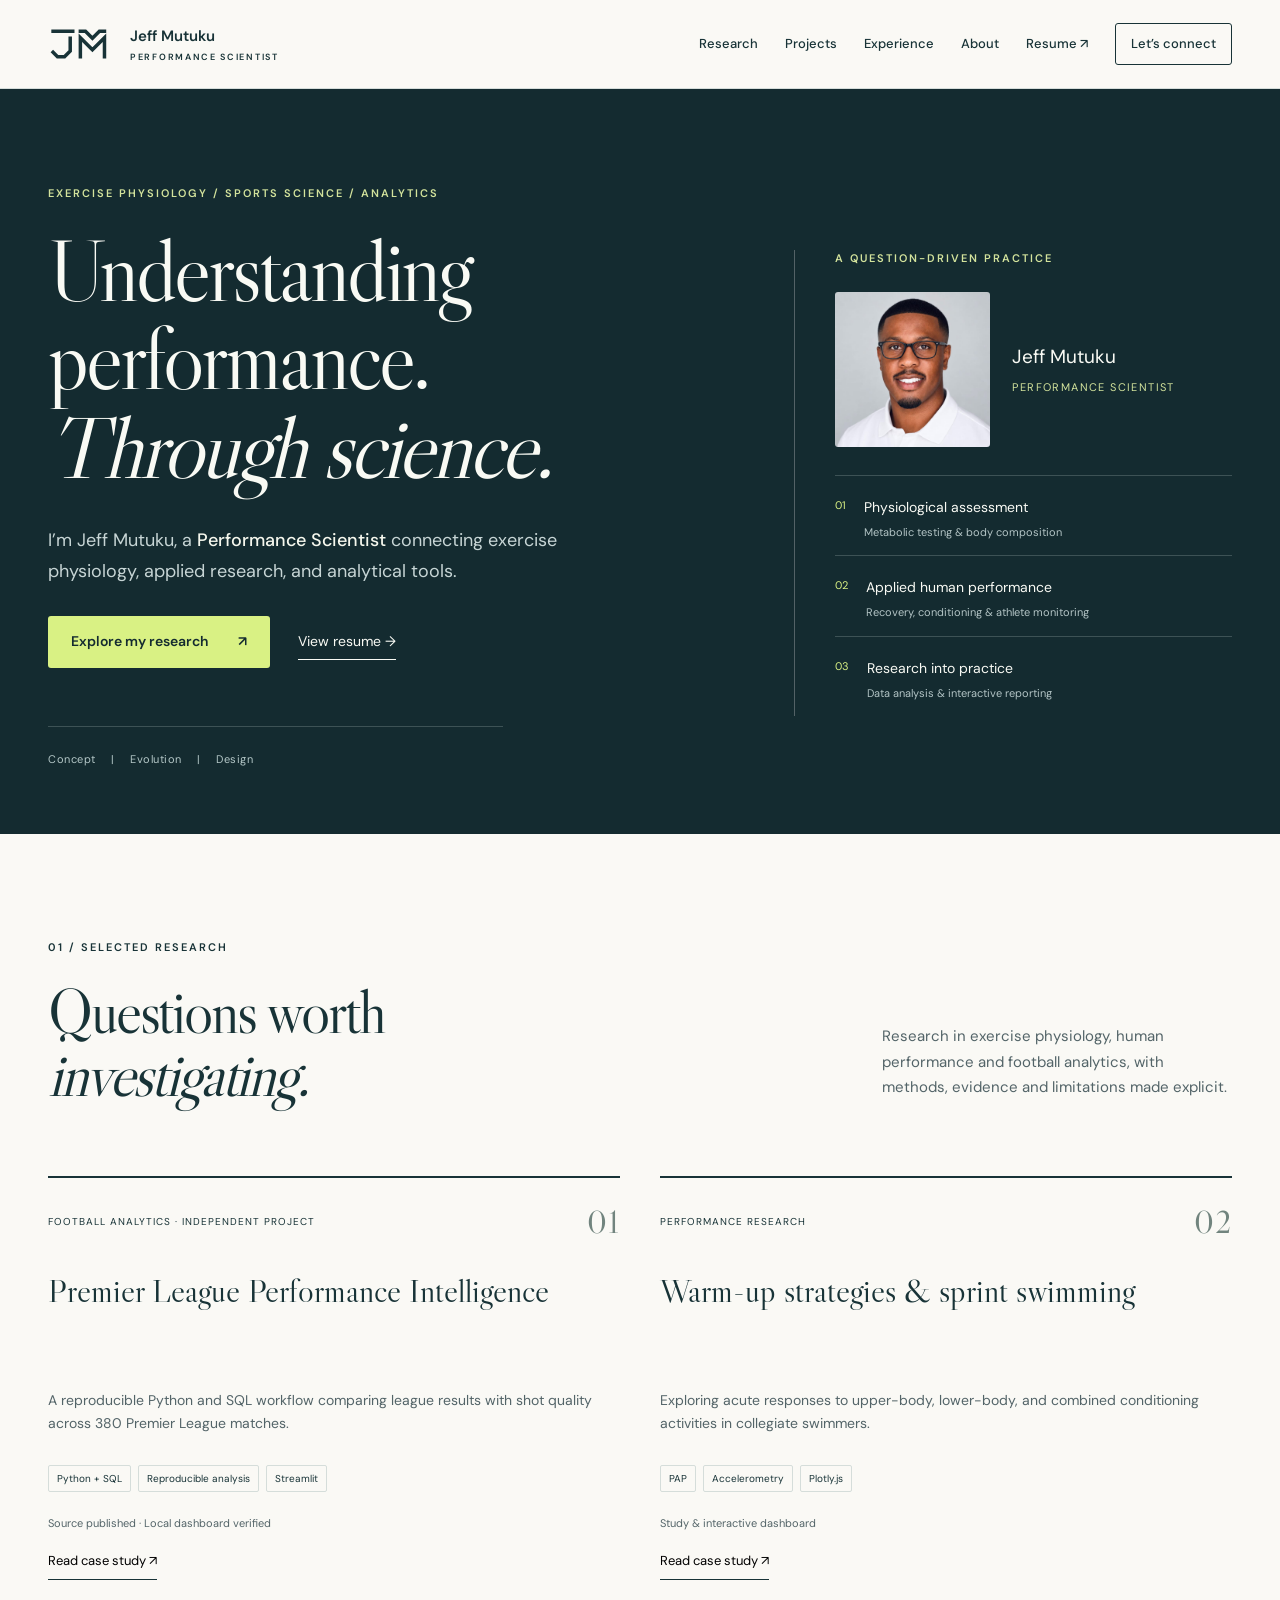
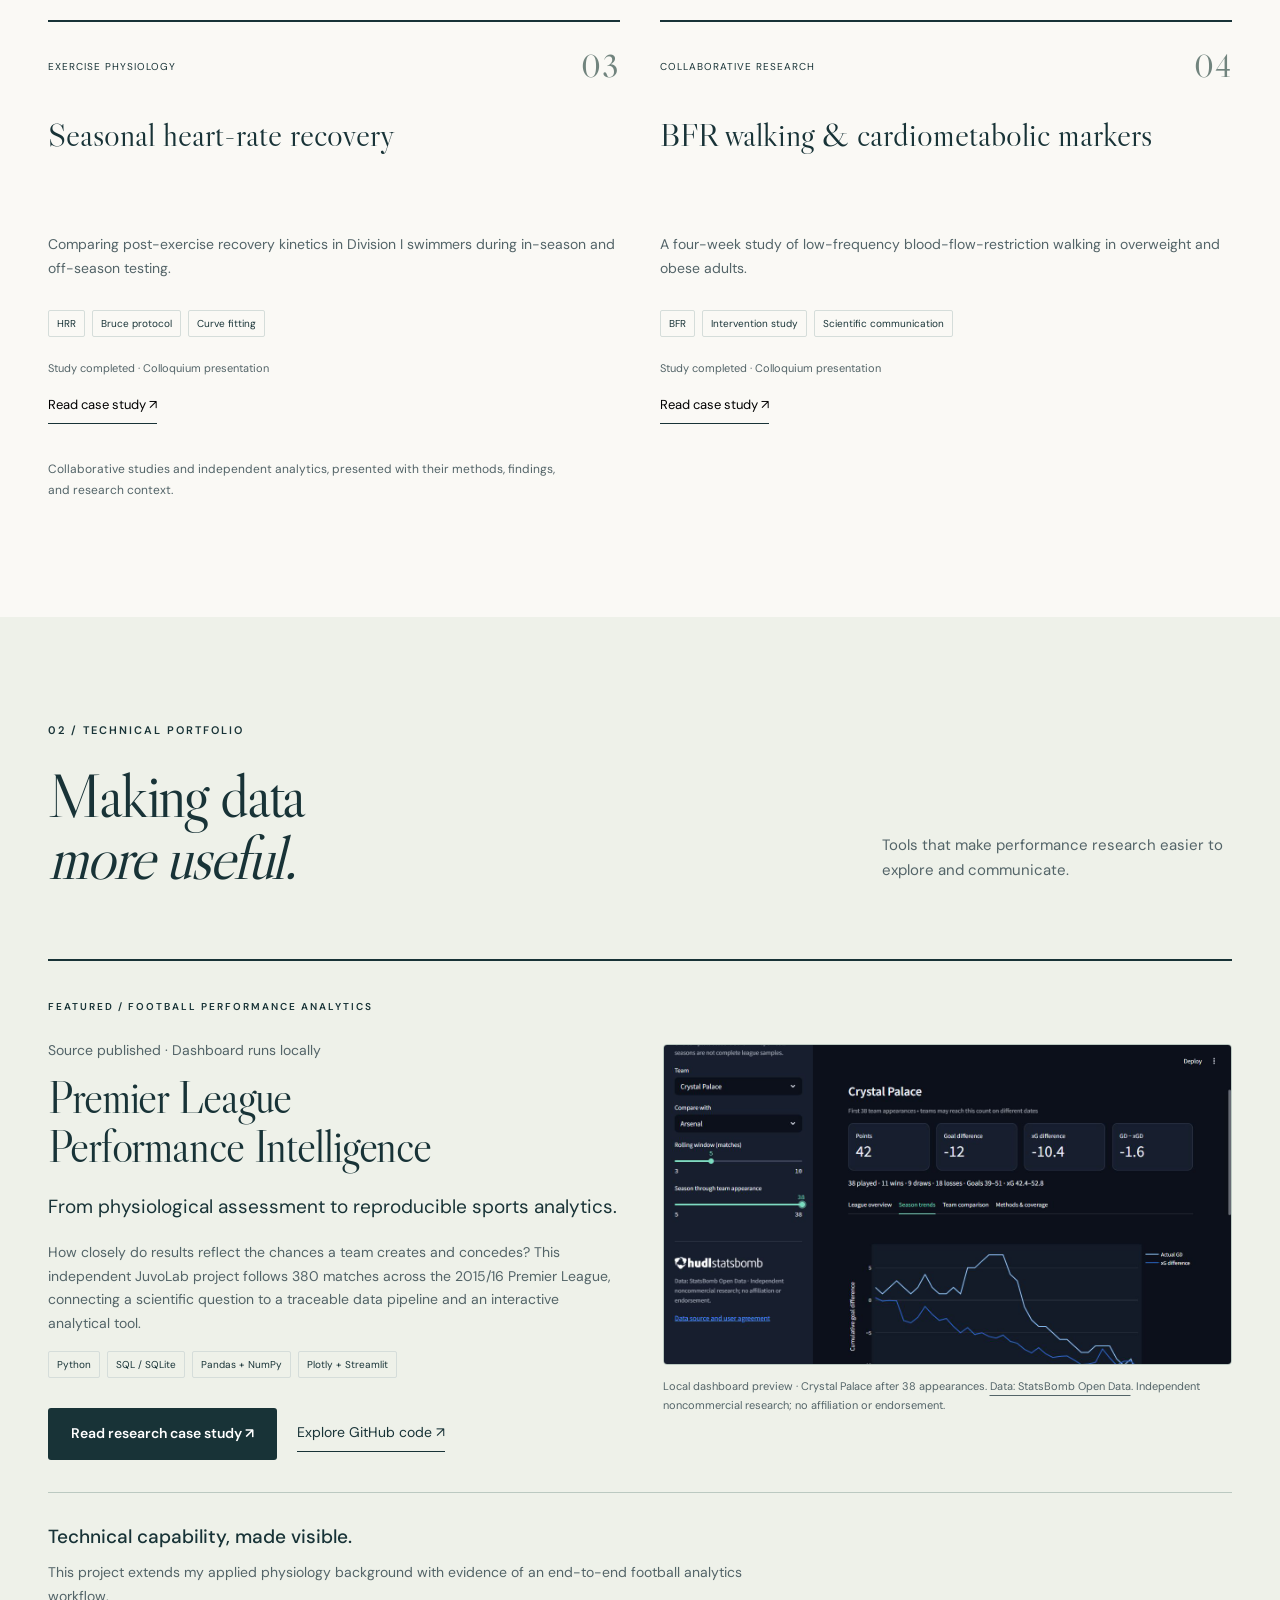
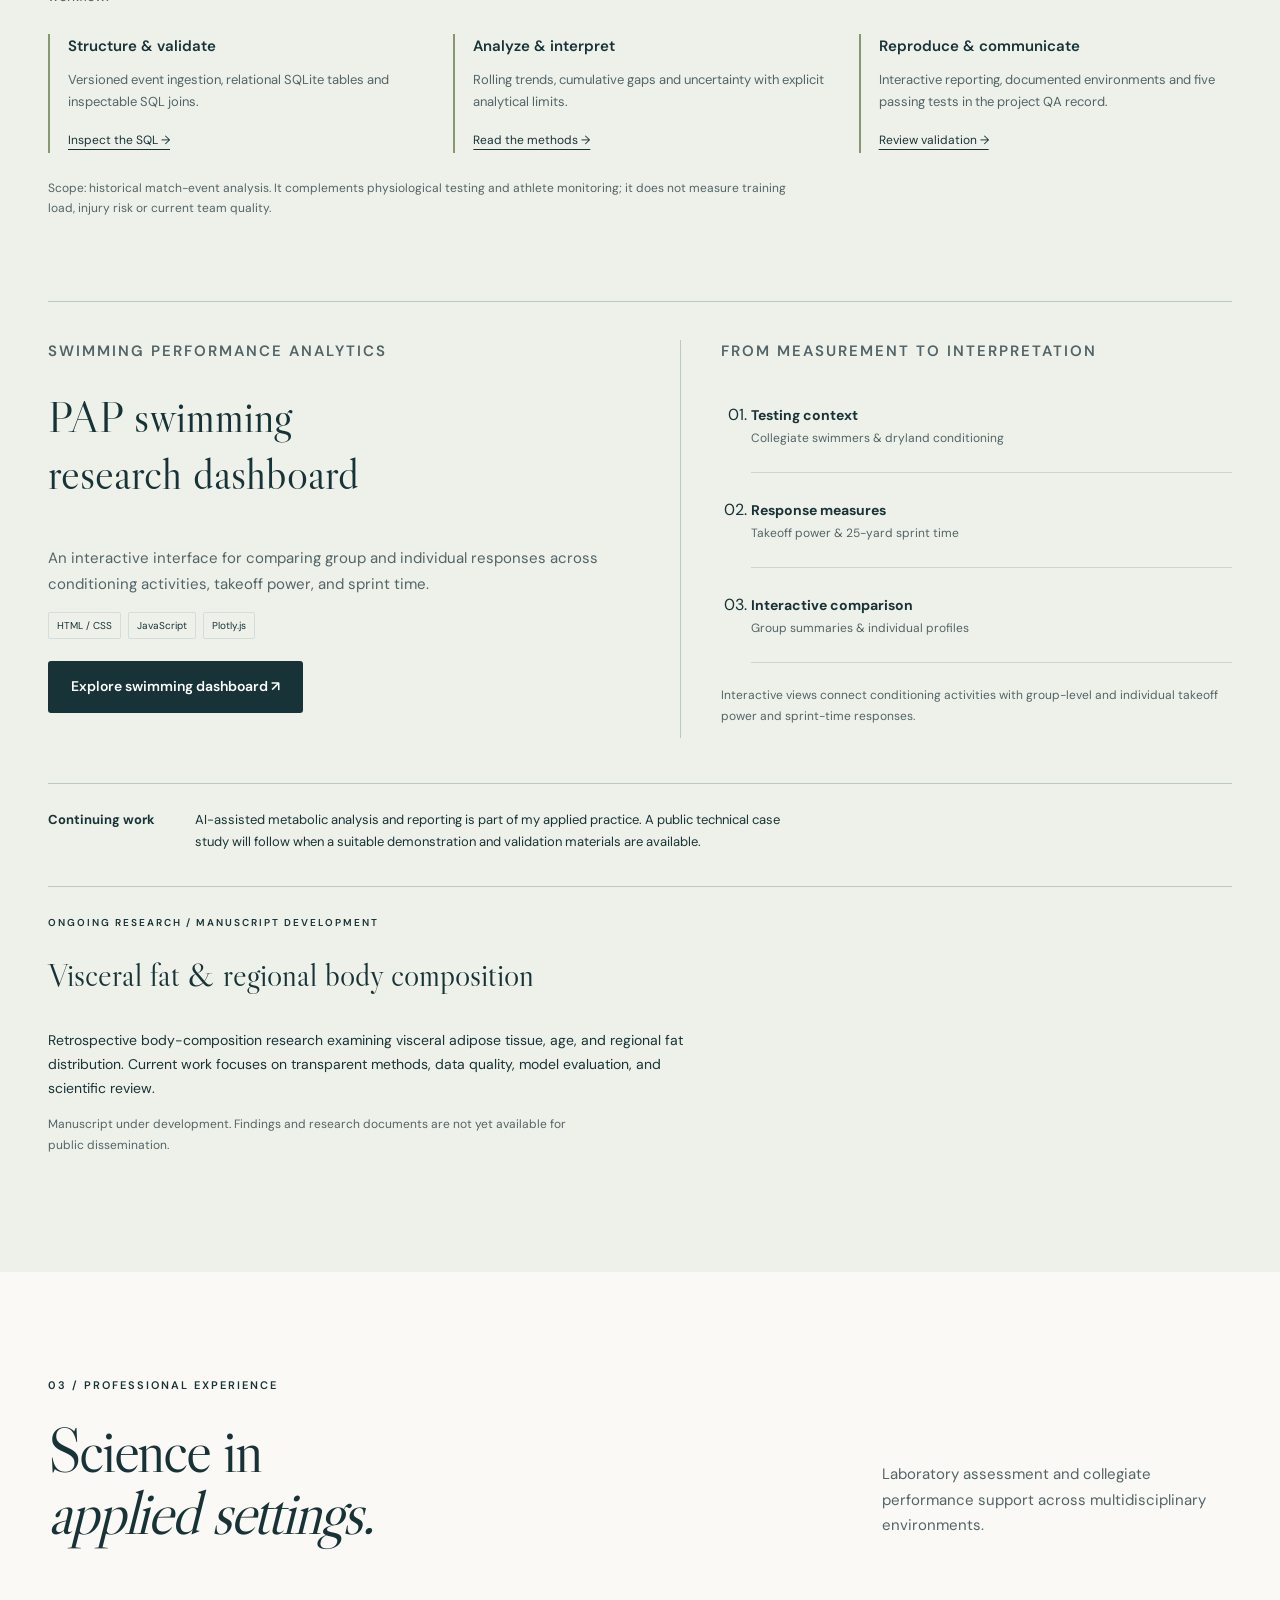
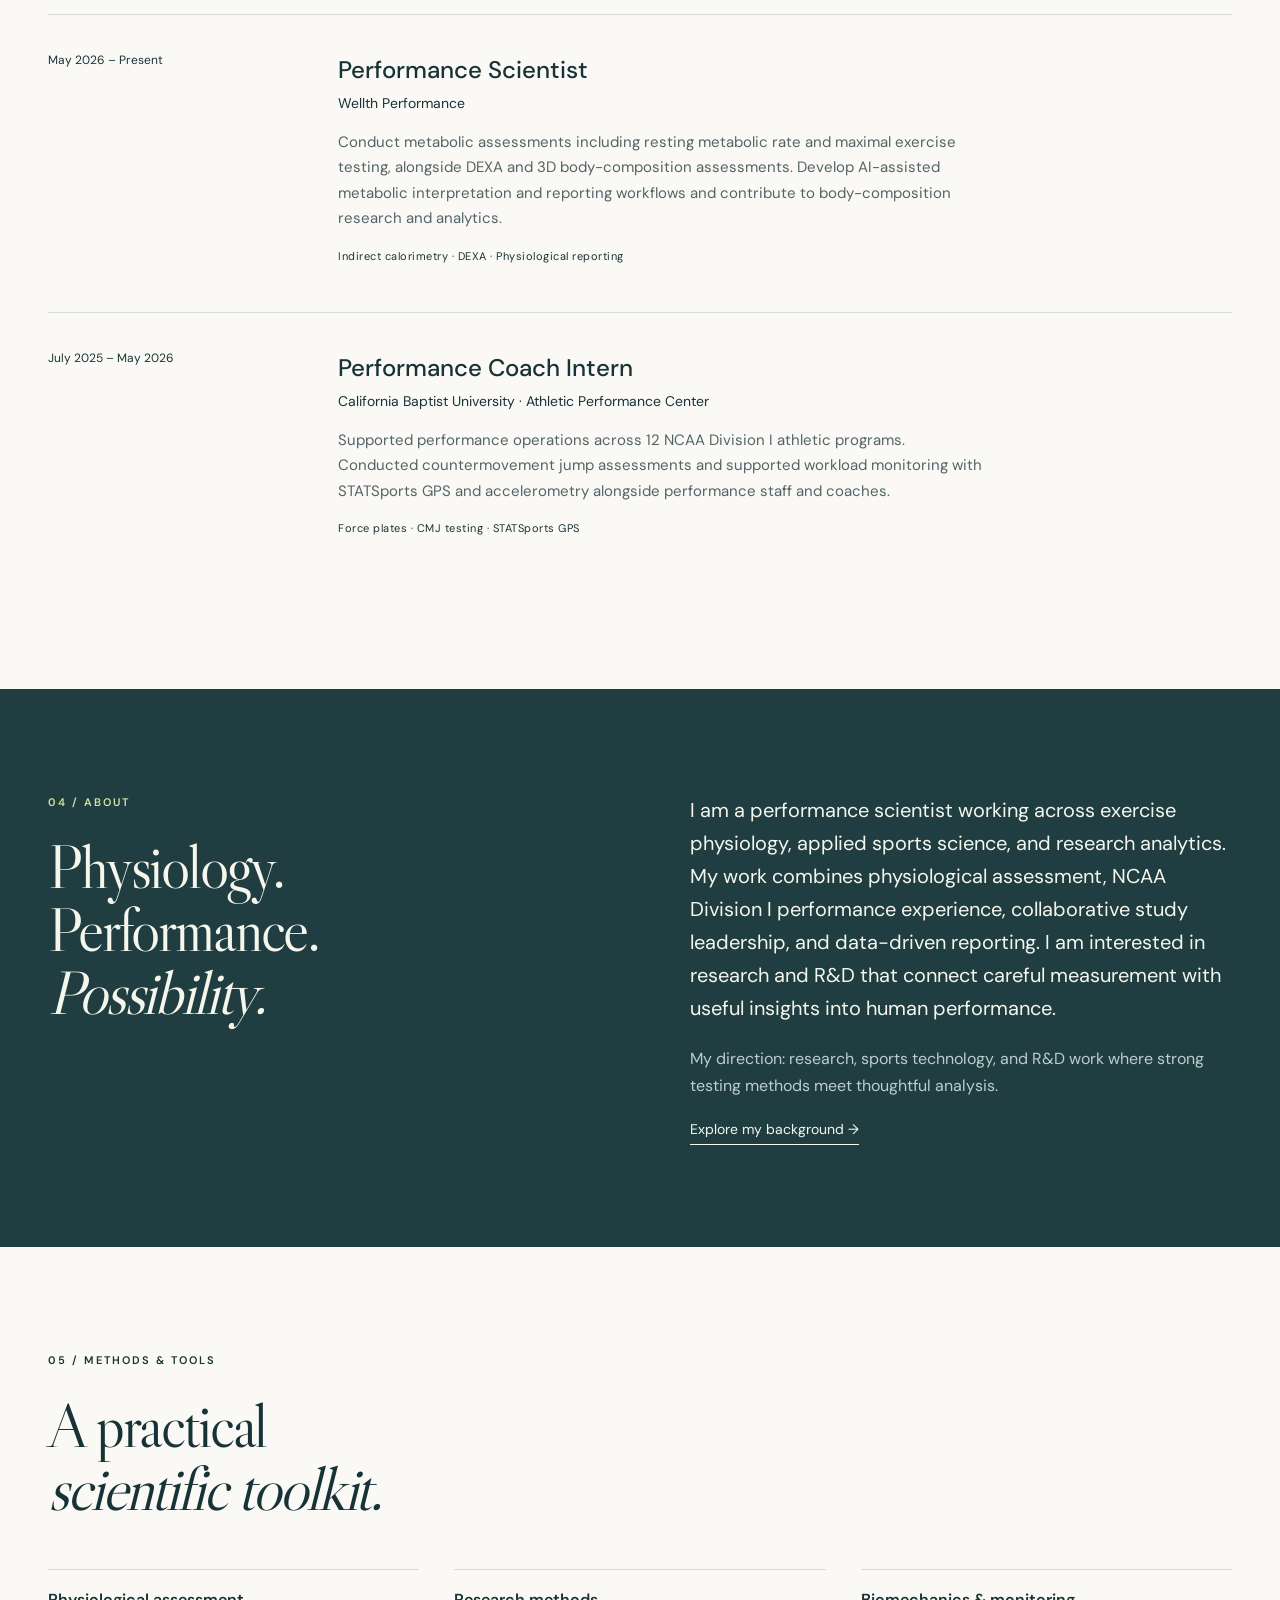
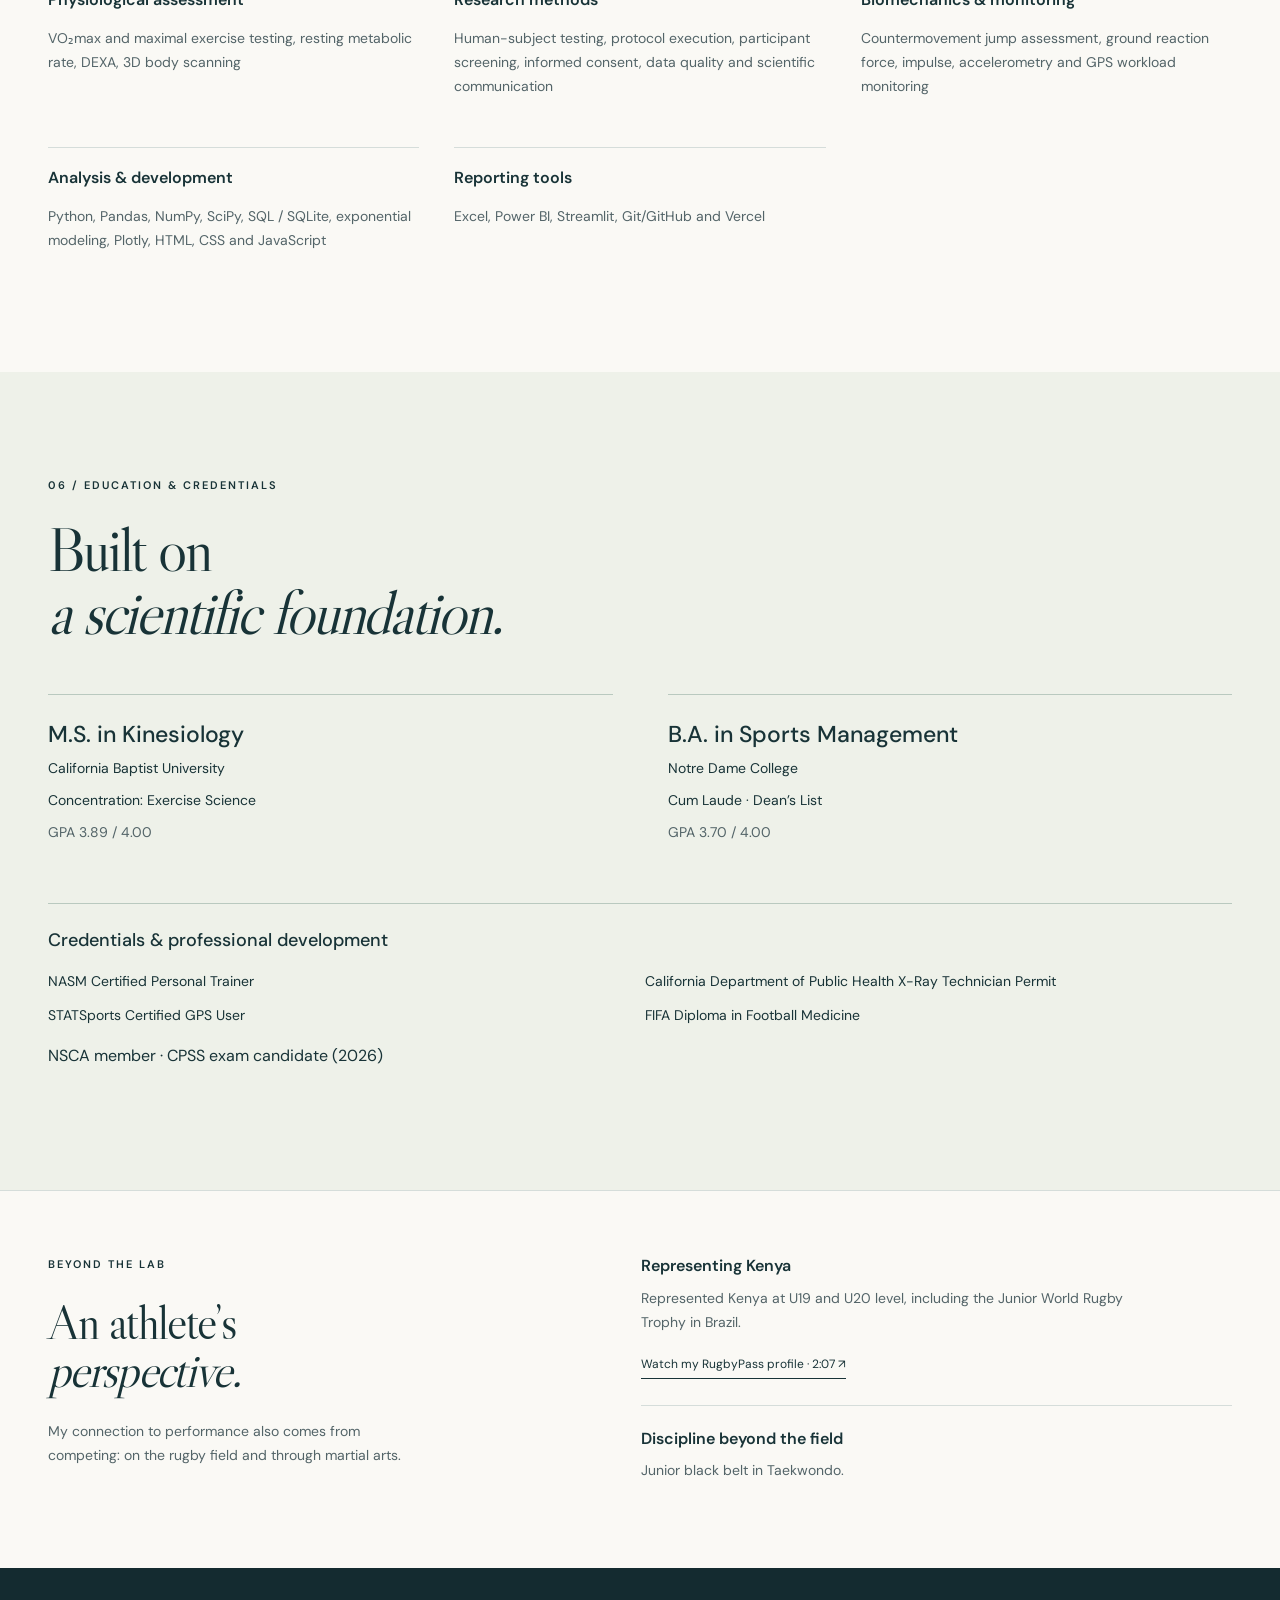
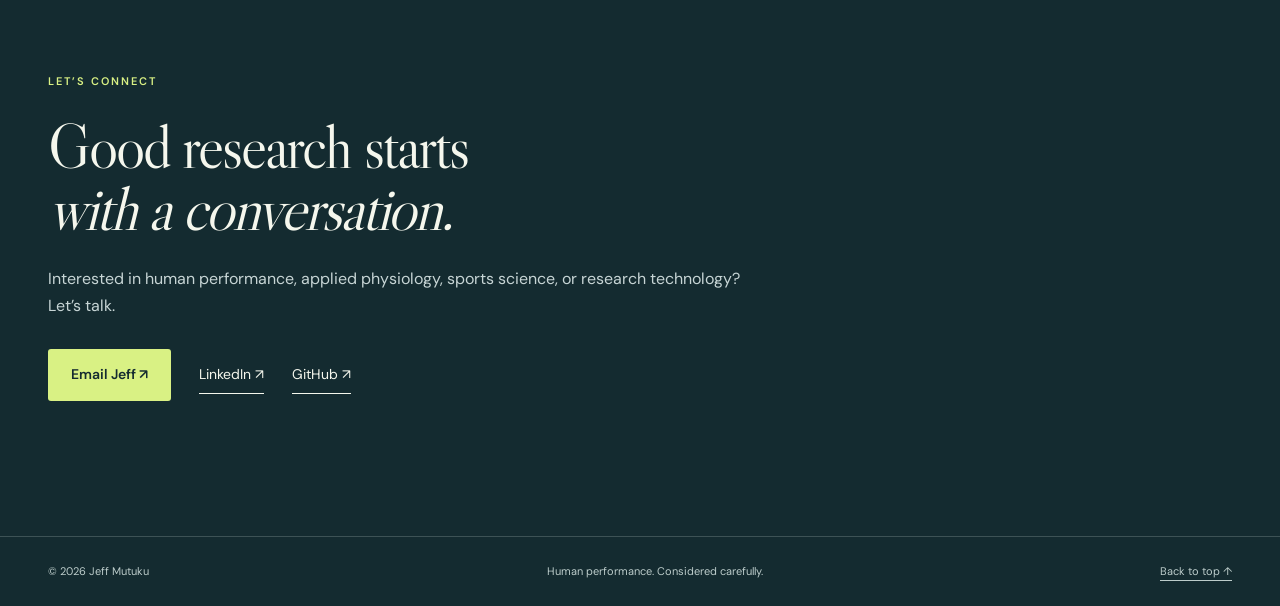
==== commit 8233eae9: "Refine research narratives around study methods and findings" ====
--- a/index.html
+++ b/index.html
@@ -4,20 +4,20 @@
 <meta charset="utf-8"><meta name="viewport" content="width=device-width,initial-scale=1">
 <title>Jeff Mutuku | Performance Scientist</title>
 <meta name="description" content="Jeff Mutuku — exercise physiology, applied sports science, human performance research and analytical tools. Explore research, projects and experience.">
-<meta name="theme-color" content="#142b30"><link rel="icon" type="image/svg+xml" href="jm-mark.svg"><link rel="stylesheet" href="styles.css?v=20261108-r6">
-<script src="content.js?v=20261108-r6" defer></script><script src="site.js?v=20261108-r6" defer></script>
+<meta name="theme-color" content="#142b30"><link rel="icon" type="image/svg+xml" href="jm-mark.svg"><link rel="stylesheet" href="styles.css?v=20261109-r1">
+<script src="content.js?v=20261109-r1" defer></script><script src="site.js?v=20261109-r1" defer></script>
 </head>
 <body>
 <a class="skip" href="#main">Skip to content</a>
 <header><div class="nav-wrap"><a class="brand" href="#home" aria-label="Jeff Mutuku home"><img class="jm-mark" src="jm-mark.svg" alt=""><span>Jeff Mutuku<small>PERFORMANCE SCIENTIST</small></span></a><button class="menu-toggle" aria-expanded="false" aria-controls="navigation">Menu</button><nav id="navigation" aria-label="Main navigation"><a href="#research">Research</a><a href="#projects">Projects</a><a href="#experience">Experience</a><a href="#about">About</a><a href="resume.html">Resume ↗</a><a class="nav-contact" href="#contact">Let’s connect</a></nav></div></header>
 <main id="main">
 <section class="hero" id="home"><div class="wrap hero-grid"><div><p class="eyebrow light">EXERCISE PHYSIOLOGY / SPORTS SCIENCE / ANALYTICS</p><h1>Understanding<br>performance.<br><em>Through science.</em></h1><p class="hero-intro">I’m Jeff Mutuku, a <strong>Performance Scientist</strong> connecting exercise physiology, applied research, and analytical tools.</p><div class="actions"><a class="button" href="#research">Explore my research <span>↗</span></a><a class="text-link" href="resume.html">View resume →</a></div><p class="hero-foot">Concept <span aria-hidden="true">|</span> Evolution <span aria-hidden="true">|</span> Design</p></div><aside class="hero-aside" aria-label="Research focus"><p class="eyebrow light">A QUESTION-DRIVEN PRACTICE</p><figure class="profile"><img class="profile-photo" src="profile.jpeg" alt="Jeff Mutuku, Performance Scientist" width="800" height="800"><figcaption>Jeff Mutuku<small>Performance Scientist</small></figcaption></figure><div class="focus-row"><span>01</span><p>Physiological assessment<small>Metabolic testing & body composition</small></p></div><div class="focus-row"><span>02</span><p>Applied human performance<small>Recovery, conditioning & athlete monitoring</small></p></div><div class="focus-row"><span>03</span><p>Research into practice<small>Data analysis & interactive reporting</small></p></div></aside></div></section>
-<section id="research" class="section"><div class="wrap"><div class="section-heading"><div><p class="eyebrow">01 / SELECTED RESEARCH</p><h2>Questions worth<br><em>investigating.</em></h2></div><p>Research in exercise physiology, human performance and football analytics, with methods, evidence and limitations made explicit.</p></div><div id="research-cards" class="research-grid"></div><p class="section-note">These projects include collaborative studies, poster artifacts and independent analytics. They are not presented as peer-reviewed publications.</p></div></section>
-<section id="projects" class="section tinted"><div class="wrap"><div class="section-heading"><div><p class="eyebrow">02 / TECHNICAL PORTFOLIO</p><h2>Making data<br><em>more useful.</em></h2></div><p>Tools that make performance research easier to explore and communicate.</p></div><article class="soccer-feature" aria-labelledby="soccer-title"><div class="soccer-intro"><p class="eyebrow">FEATURED / FOOTBALL PERFORMANCE ANALYTICS</p><p class="status">Source published · Dashboard runs locally</p><h3 id="soccer-title">Premier League<br>Performance Intelligence</h3><p class="soccer-lead">From physiological assessment to reproducible sports analytics.</p><p>How closely do results reflect the chances a team creates and concedes? This independent JuvoLab project follows 380 matches across the 2015/16 Premier League, connecting a scientific question to a traceable data pipeline and an interactive analytical tool.</p><div class="tags"><span>Python</span><span>SQL / SQLite</span><span>Pandas + NumPy</span><span>Plotly + Streamlit</span></div><div class="actions"><button class="button dark" data-project="soccer">Read research case study ↗</button><a class="text-link" href="https://github.com/JuvoLab/premier-league-performance-intelligence" target="_blank" rel="noopener noreferrer">Explore GitHub code ↗</a></div></div><figure class="soccer-preview"><a href="soccer-performance-preview.png" target="_blank" rel="noopener"><img src="soccer-performance-preview.png" width="1280" height="720" loading="lazy" alt="Local dashboard preview: Crystal Palace results and chance-quality trends, team filters and StatsBomb source attribution"></a><figcaption>Local dashboard preview · Crystal Palace after 38 appearances. <a href="https://github.com/statsbomb/open-data" target="_blank" rel="noopener noreferrer">Data: StatsBomb Open Data</a>. Independent noncommercial research; no affiliation or endorsement.</figcaption></figure><div class="soccer-evidence"><h4>Technical capability, made visible.</h4><p>This project extends my applied physiology background with evidence of an end-to-end football analytics workflow.</p><div class="evidence-grid"><div><h5>Structure & validate</h5><p>Versioned event ingestion, relational SQLite tables and inspectable SQL joins.</p><a href="https://github.com/JuvoLab/premier-league-performance-intelligence/blob/main/queries/team_matches.sql" target="_blank" rel="noopener noreferrer">Inspect the SQL →</a></div><div><h5>Analyze & interpret</h5><p>Rolling trends, cumulative gaps and uncertainty with explicit analytical limits.</p><a href="https://github.com/JuvoLab/premier-league-performance-intelligence/blob/main/docs/case-study.md" target="_blank" rel="noopener noreferrer">Read the methods →</a></div><div><h5>Reproduce & communicate</h5><p>Interactive reporting, documented environments and five passing tests in the project QA record.</p><a href="https://github.com/JuvoLab/premier-league-performance-intelligence/blob/main/docs/qa-review.md" target="_blank" rel="noopener noreferrer">Review validation →</a></div></div><p class="soccer-limit">Scope: historical match-event analysis. It complements physiological testing and athlete monitoring; it does not measure training load, injury risk or current team quality.</p></div></article><article class="technical"><div><p class="eyebrow">DOCUMENTED DASHBOARD PROJECT</p><h3>PAP swimming<br>research dashboard</h3><p>An interactive interface for comparing group and individual responses across conditioning activities, takeoff power, and sprint time.</p><div class="tags"><span>HTML / CSS</span><span>JavaScript</span><span>Plotly.js</span></div><a class="button dark" href="https://portfolio-site-two-rho-96.vercel.app/" target="_blank" rel="noopener noreferrer">Open existing dashboard ↗</a></div><div class="technical-detail"><p class="eyebrow">FROM MEASUREMENT TO INTERPRETATION</p><ol><li><strong>Testing context</strong><span>Collegiate swimmers & dryland conditioning</span></li><li><strong>Response measures</strong><span>Takeoff power & 25-yard sprint time</span></li><li><strong>Interactive comparison</strong><span>Group summaries & individual profiles</span></li></ol><p class="muted">Existing external demonstration. Its functionality and underlying analysis should be assessed separately from the study conclusions.</p></div></article><div class="development-note"><strong>Continuing work</strong><p>AI-assisted metabolic analysis and reporting is part of my applied practice. A public technical case study will follow when a suitable demonstration and validation materials are available.</p></div><article class="ongoing-research"><p class="eyebrow">ONGOING RESEARCH / MANUSCRIPT DEVELOPMENT</p><h3>Visceral fat & regional body composition</h3><p>Retrospective body-composition research examining visceral adipose tissue, age, and regional fat distribution. Current work focuses on transparent methods, data quality, model evaluation, and scientific review.</p><p class="muted">Manuscript under development. Findings and research documents are not yet available for public dissemination.</p></article></div></section>
+<section id="research" class="section"><div class="wrap"><div class="section-heading"><div><p class="eyebrow">01 / SELECTED RESEARCH</p><h2>Questions worth<br><em>investigating.</em></h2></div><p>Research in exercise physiology, human performance and football analytics, with methods, evidence and limitations made explicit.</p></div><div id="research-cards" class="research-grid"></div><p class="section-note">Collaborative studies and independent analytics, presented with their methods, findings, and research context.</p></div></section>
+<section id="projects" class="section tinted"><div class="wrap"><div class="section-heading"><div><p class="eyebrow">02 / TECHNICAL PORTFOLIO</p><h2>Making data<br><em>more useful.</em></h2></div><p>Tools that make performance research easier to explore and communicate.</p></div><article class="soccer-feature" aria-labelledby="soccer-title"><div class="soccer-intro"><p class="eyebrow">FEATURED / FOOTBALL PERFORMANCE ANALYTICS</p><p class="status">Source published · Dashboard runs locally</p><h3 id="soccer-title">Premier League<br>Performance Intelligence</h3><p class="soccer-lead">From physiological assessment to reproducible sports analytics.</p><p>How closely do results reflect the chances a team creates and concedes? This independent JuvoLab project follows 380 matches across the 2015/16 Premier League, connecting a scientific question to a traceable data pipeline and an interactive analytical tool.</p><div class="tags"><span>Python</span><span>SQL / SQLite</span><span>Pandas + NumPy</span><span>Plotly + Streamlit</span></div><div class="actions"><button class="button dark" data-project="soccer">Read research case study ↗</button><a class="text-link" href="https://github.com/JuvoLab/premier-league-performance-intelligence" target="_blank" rel="noopener noreferrer">Explore GitHub code ↗</a></div></div><figure class="soccer-preview"><a href="soccer-performance-preview.png" target="_blank" rel="noopener"><img src="soccer-performance-preview.png" width="1280" height="720" loading="lazy" alt="Local dashboard preview: Crystal Palace results and chance-quality trends, team filters and StatsBomb source attribution"></a><figcaption>Local dashboard preview · Crystal Palace after 38 appearances. <a href="https://github.com/statsbomb/open-data" target="_blank" rel="noopener noreferrer">Data: StatsBomb Open Data</a>. Independent noncommercial research; no affiliation or endorsement.</figcaption></figure><div class="soccer-evidence"><h4>Technical capability, made visible.</h4><p>This project extends my applied physiology background with evidence of an end-to-end football analytics workflow.</p><div class="evidence-grid"><div><h5>Structure & validate</h5><p>Versioned event ingestion, relational SQLite tables and inspectable SQL joins.</p><a href="https://github.com/JuvoLab/premier-league-performance-intelligence/blob/main/queries/team_matches.sql" target="_blank" rel="noopener noreferrer">Inspect the SQL →</a></div><div><h5>Analyze & interpret</h5><p>Rolling trends, cumulative gaps and uncertainty with explicit analytical limits.</p><a href="https://github.com/JuvoLab/premier-league-performance-intelligence/blob/main/docs/case-study.md" target="_blank" rel="noopener noreferrer">Read the methods →</a></div><div><h5>Reproduce & communicate</h5><p>Interactive reporting, documented environments and five passing tests in the project QA record.</p><a href="https://github.com/JuvoLab/premier-league-performance-intelligence/blob/main/docs/qa-review.md" target="_blank" rel="noopener noreferrer">Review validation →</a></div></div><p class="soccer-limit">Scope: historical match-event analysis. It complements physiological testing and athlete monitoring; it does not measure training load, injury risk or current team quality.</p></div></article><article class="technical"><div><p class="eyebrow">SWIMMING PERFORMANCE ANALYTICS</p><h3>PAP swimming<br>research dashboard</h3><p>An interactive interface for comparing group and individual responses across conditioning activities, takeoff power, and sprint time.</p><div class="tags"><span>HTML / CSS</span><span>JavaScript</span><span>Plotly.js</span></div><a class="button dark" href="https://portfolio-site-two-rho-96.vercel.app/" target="_blank" rel="noopener noreferrer">Explore swimming dashboard ↗</a></div><div class="technical-detail"><p class="eyebrow">FROM MEASUREMENT TO INTERPRETATION</p><ol><li><strong>Testing context</strong><span>Collegiate swimmers & dryland conditioning</span></li><li><strong>Response measures</strong><span>Takeoff power & 25-yard sprint time</span></li><li><strong>Interactive comparison</strong><span>Group summaries & individual profiles</span></li></ol><p class="muted">Interactive views connect conditioning activities with group-level and individual takeoff power and sprint-time responses.</p></div></article><div class="development-note"><strong>Continuing work</strong><p>AI-assisted metabolic analysis and reporting is part of my applied practice. A public technical case study will follow when a suitable demonstration and validation materials are available.</p></div><article class="ongoing-research"><p class="eyebrow">ONGOING RESEARCH / MANUSCRIPT DEVELOPMENT</p><h3>Visceral fat & regional body composition</h3><p>Retrospective body-composition research examining visceral adipose tissue, age, and regional fat distribution. Current work focuses on transparent methods, data quality, model evaluation, and scientific review.</p><p class="muted">Manuscript under development. Findings and research documents are not yet available for public dissemination.</p></article></div></section>
 <section id="experience" class="section"><div class="wrap"><div class="section-heading"><div><p class="eyebrow">03 / PROFESSIONAL EXPERIENCE</p><h2>Science in<br><em>applied settings.</em></h2></div><p>Laboratory assessment and collegiate performance support across multidisciplinary environments.</p></div><div id="experience-list"></div></div></section>
 <section id="about" class="section dark-section"><div class="wrap about-grid"><div><p class="eyebrow light">04 / ABOUT</p><h2>Physiology.<br>Performance.<br><em>Possibility.</em></h2></div><div><p id="bio" class="large-copy"></p><p class="muted">My direction: research, sports technology, and R&D work where strong testing methods meet thoughtful analysis.</p><a class="text-link" href="resume.html">Explore my background →</a></div></div></section>
 <section id="skills" class="section"><div class="wrap"><p class="eyebrow">05 / METHODS & TOOLS</p><h2>A practical<br><em>scientific toolkit.</em></h2><div id="skills-list" class="skills-grid"></div></div></section>
-<section id="education" class="section tinted"><div class="wrap"><p class="eyebrow">06 / EDUCATION & CREDENTIALS</p><h2>Built on<br><em>a scientific foundation.</em></h2><div id="education-list" class="education-grid"></div><div class="credentials"><h3>Credentials & professional development</h3><ul id="credentials-list"></ul><p id="development"></p><p class="muted">Credentials are listed as reported in the resume. CPSS denotes exam candidacy, not an earned certification.</p></div></div></section>
+<section id="education" class="section tinted"><div class="wrap"><p class="eyebrow">06 / EDUCATION & CREDENTIALS</p><h2>Built on<br><em>a scientific foundation.</em></h2><div id="education-list" class="education-grid"></div><div class="credentials"><h3>Credentials & professional development</h3><ul id="credentials-list"></ul><p id="development"></p></div></div></section>
 <section id="beyond-the-lab" class="personal-section"><div class="wrap personal-grid"><div><p class="eyebrow">BEYOND THE LAB</p><h2>An athlete’s<br><em>perspective.</em></h2><p>My connection to performance also comes from competing: on the rugby field and through martial arts.</p></div><div class="personal-details"><div><h3>Representing Kenya</h3><p>Represented Kenya at U19 and U20 level, including the Junior World Rugby Trophy in Brazil.</p><a class="text-link" href="https://www.youtube.com/watch?v=wt176hEl_lQ" target="_blank" rel="noopener noreferrer">Watch my RugbyPass profile · 2:07 ↗</a></div><div><h3>Discipline beyond the field</h3><p>Junior black belt in Taekwondo.</p></div></div></div></section>
 <section id="contact" class="section contact"><div class="wrap"><p class="eyebrow light">LET’S CONNECT</p><h2>Good research starts<br><em>with a conversation.</em></h2><p>Interested in human performance, applied physiology, sports science, or research technology? Let’s talk.</p><div class="actions"><a class="button" href="mailto:Jffmutuku@gmail.com">Email Jeff ↗</a><a class="text-link" href="https://www.linkedin.com/in/jeffmutuku" target="_blank" rel="noopener noreferrer">LinkedIn ↗</a><a class="text-link" href="https://github.com/JuvoLab">GitHub ↗</a></div></div></section>
 </main><footer><div class="wrap"><span>© 2026 Jeff Mutuku</span><span>Human performance. Considered carefully.</span><a href="#home">Back to top ↑</a></div></footer>
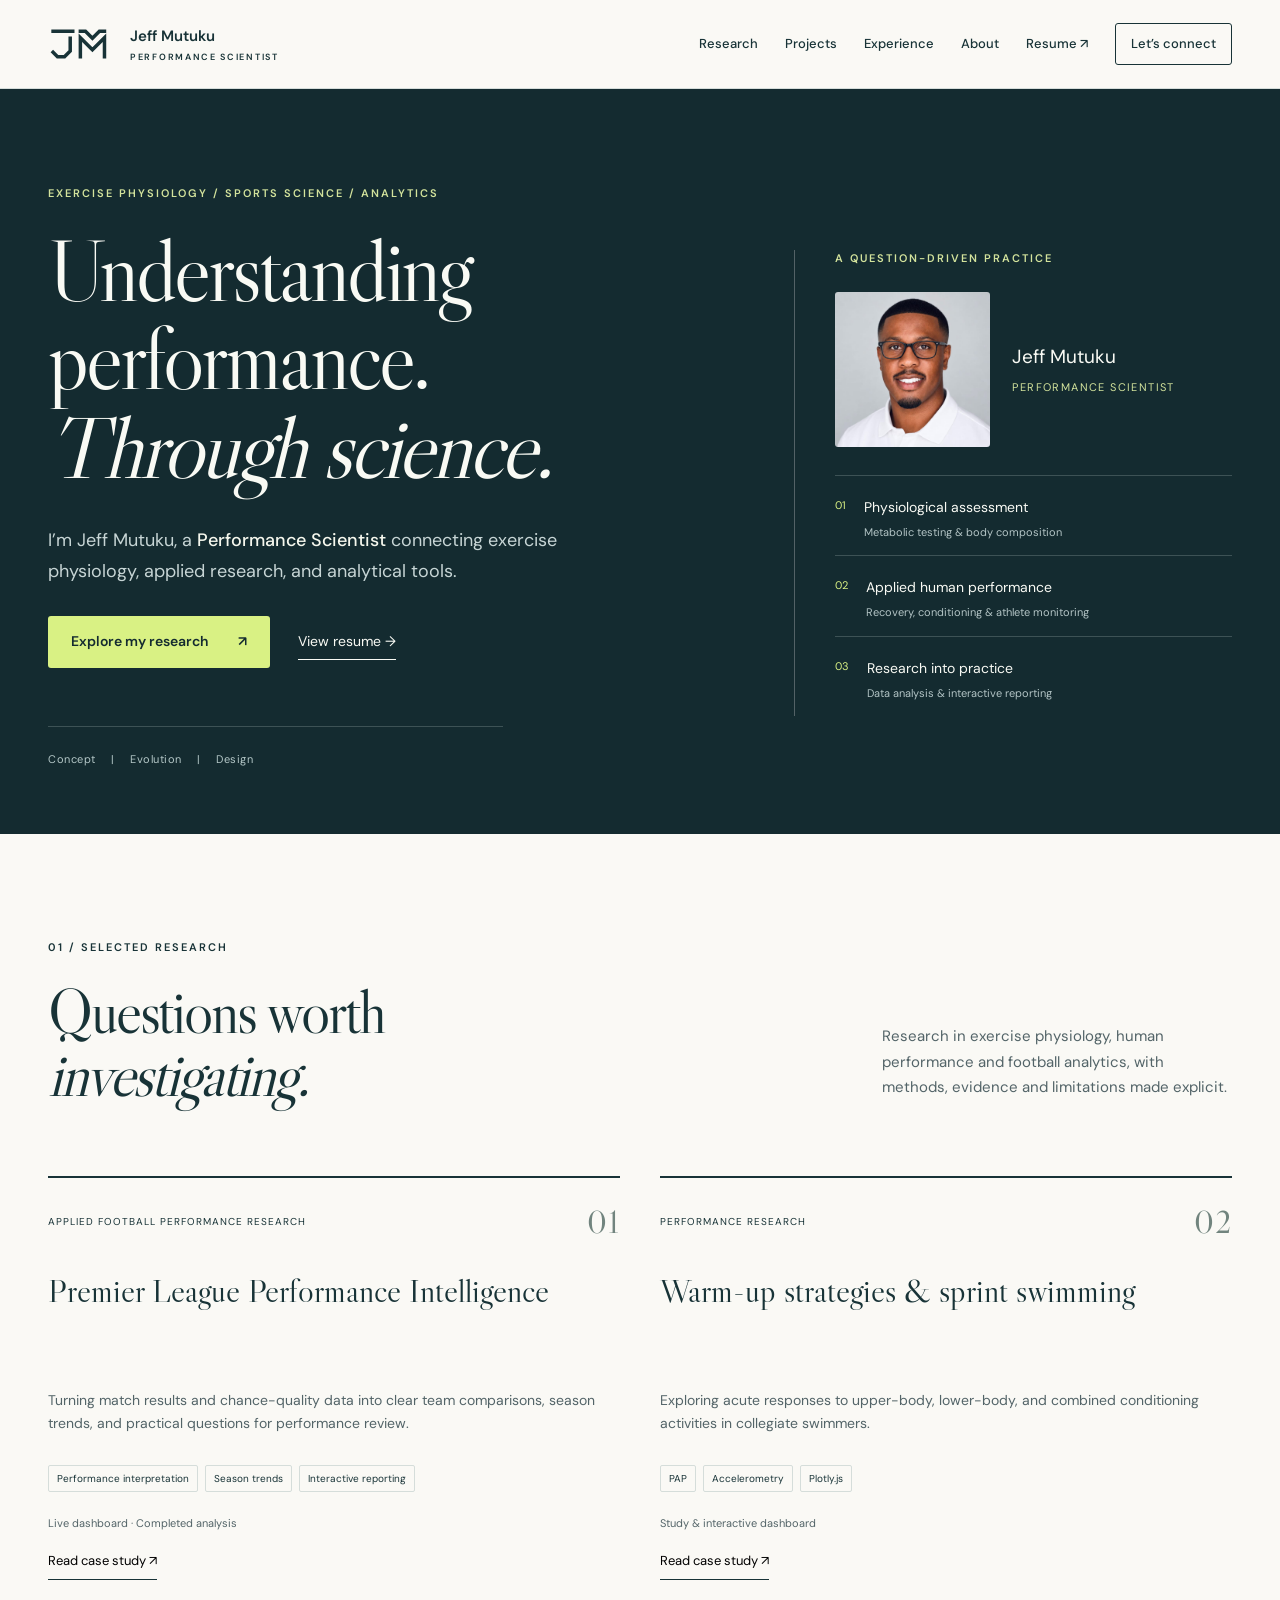
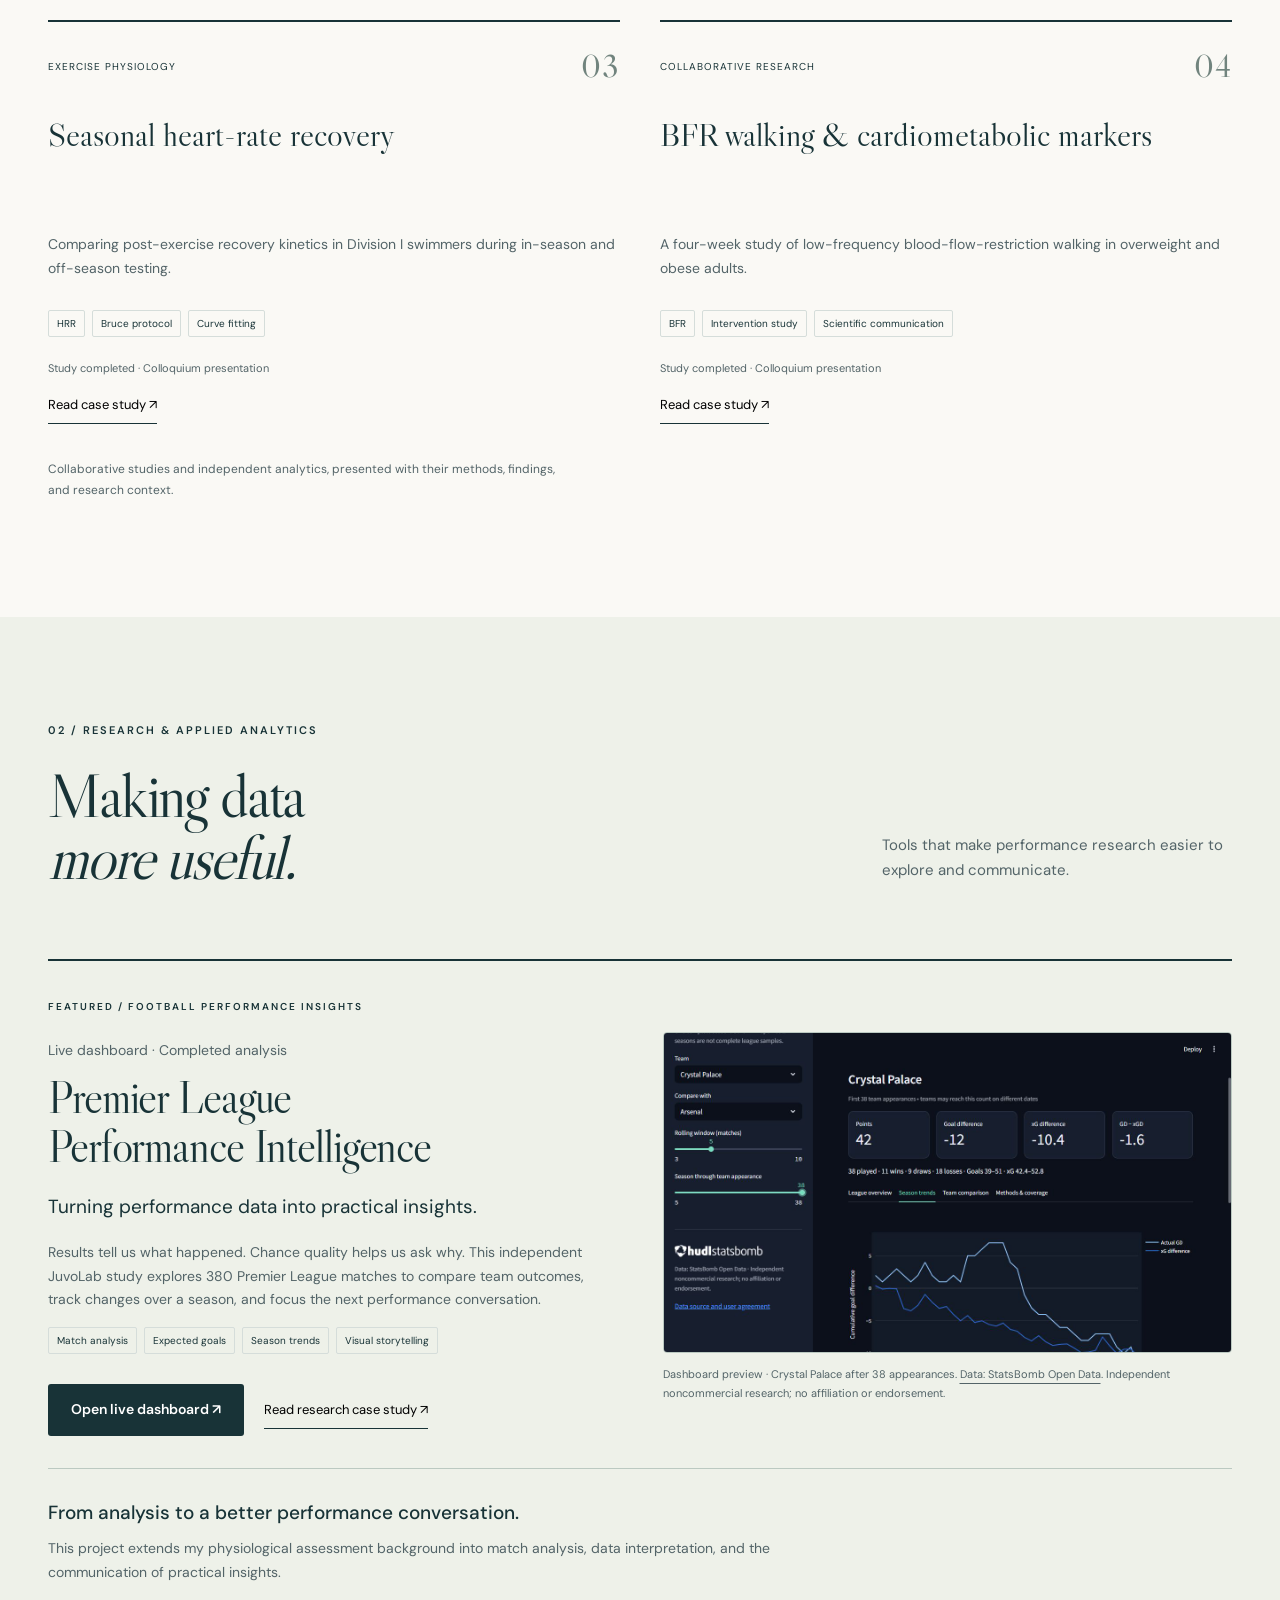
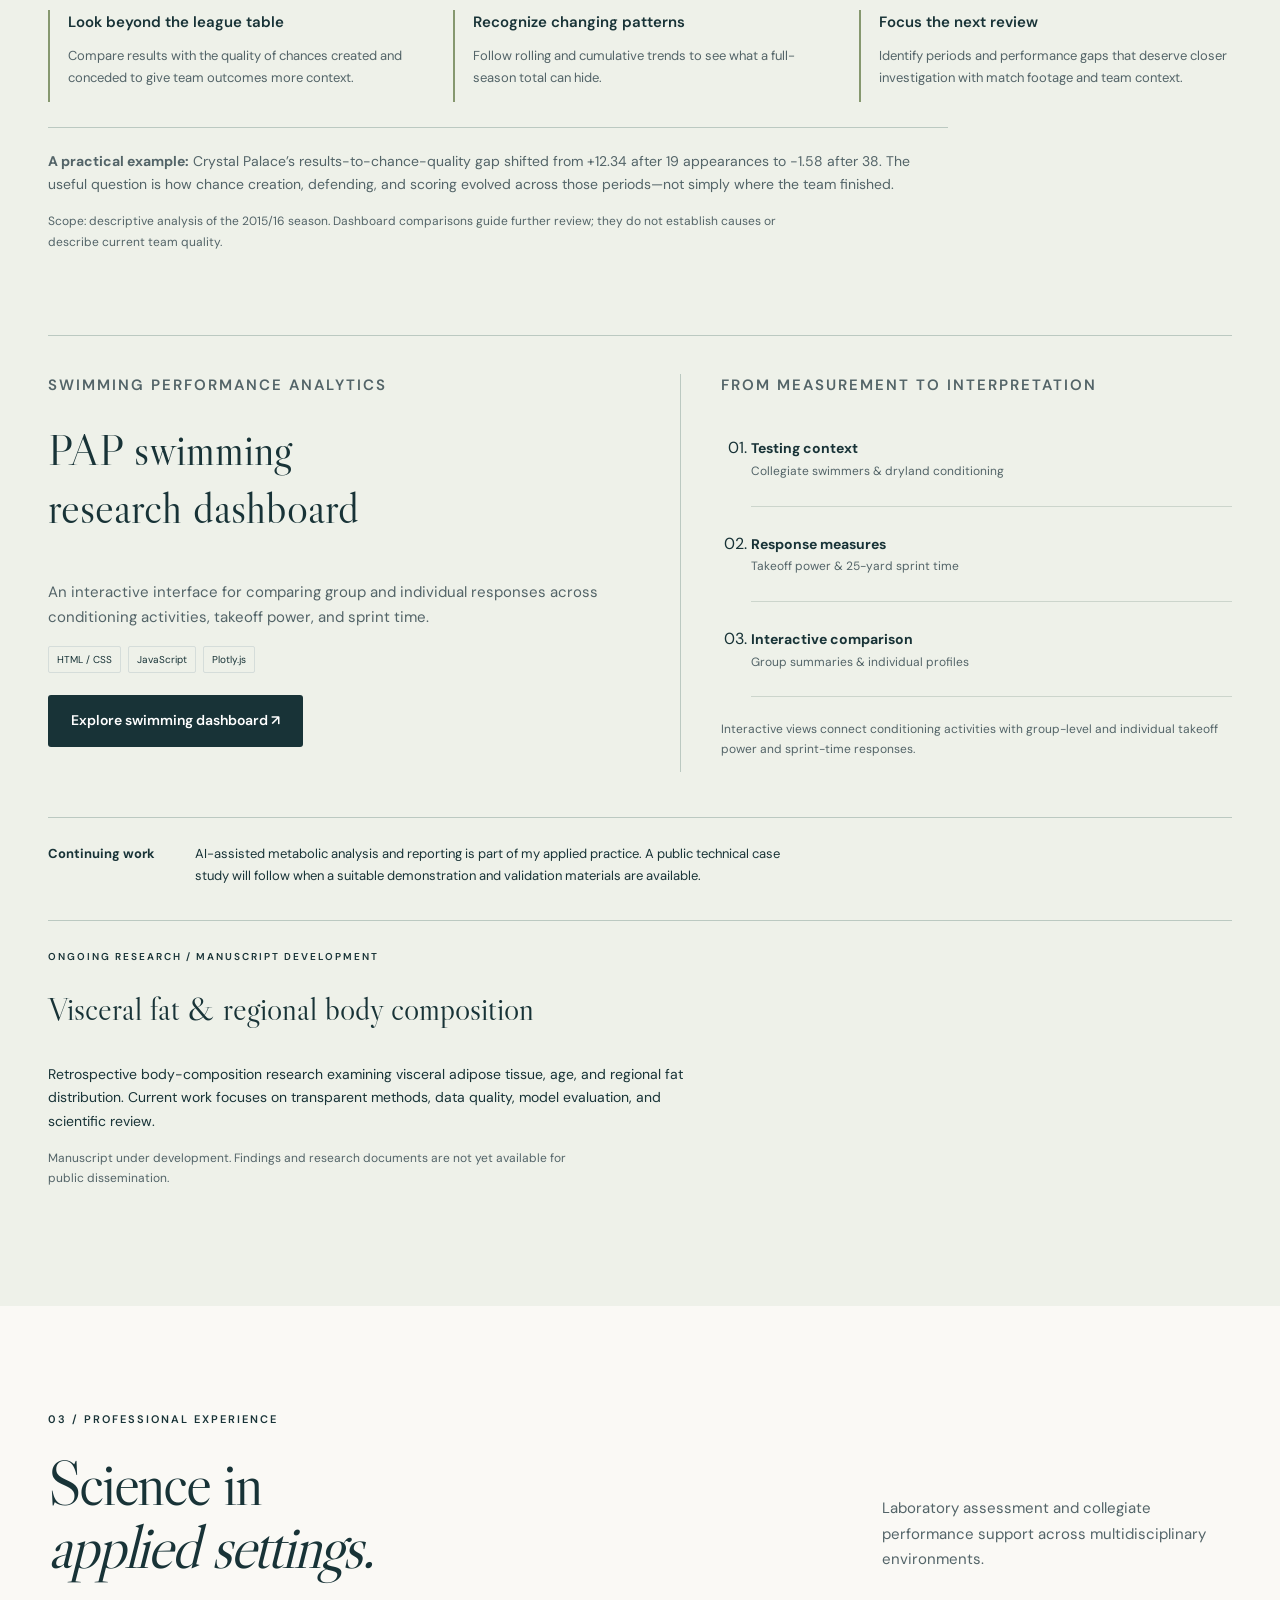
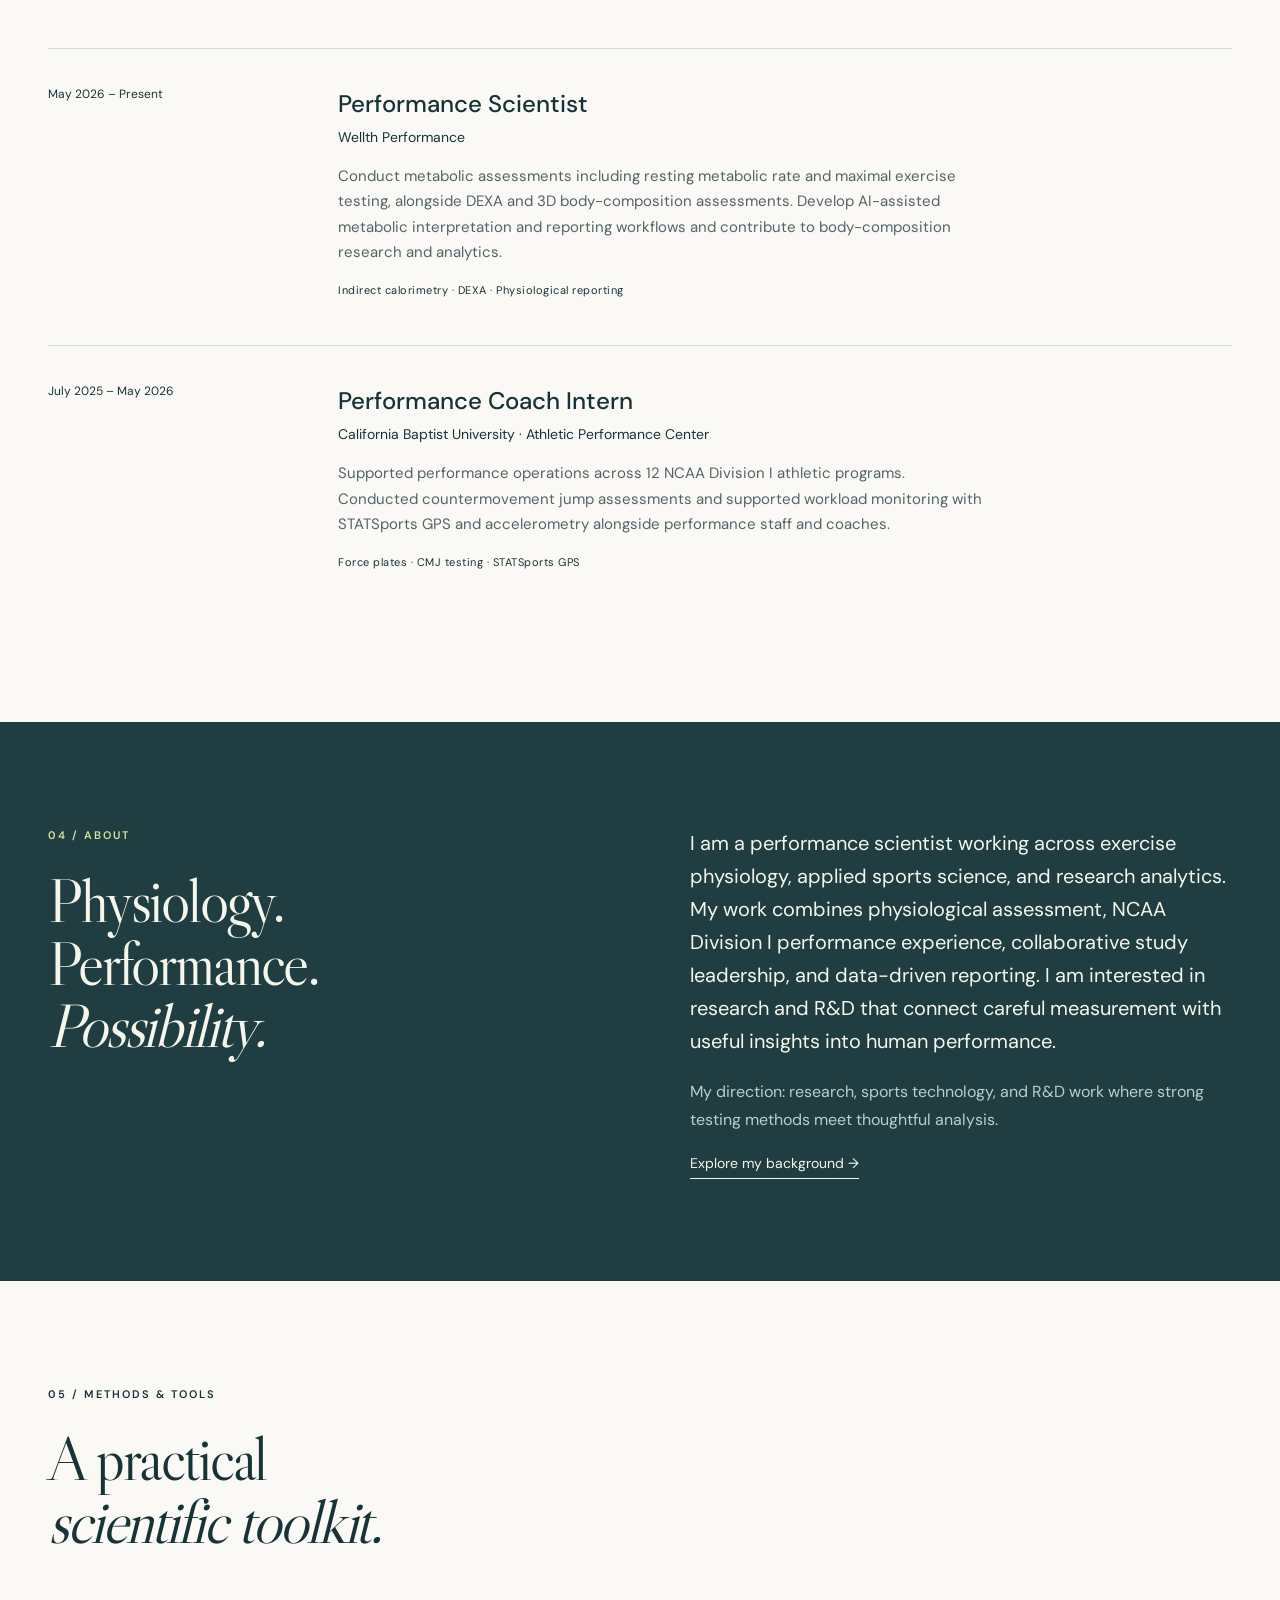
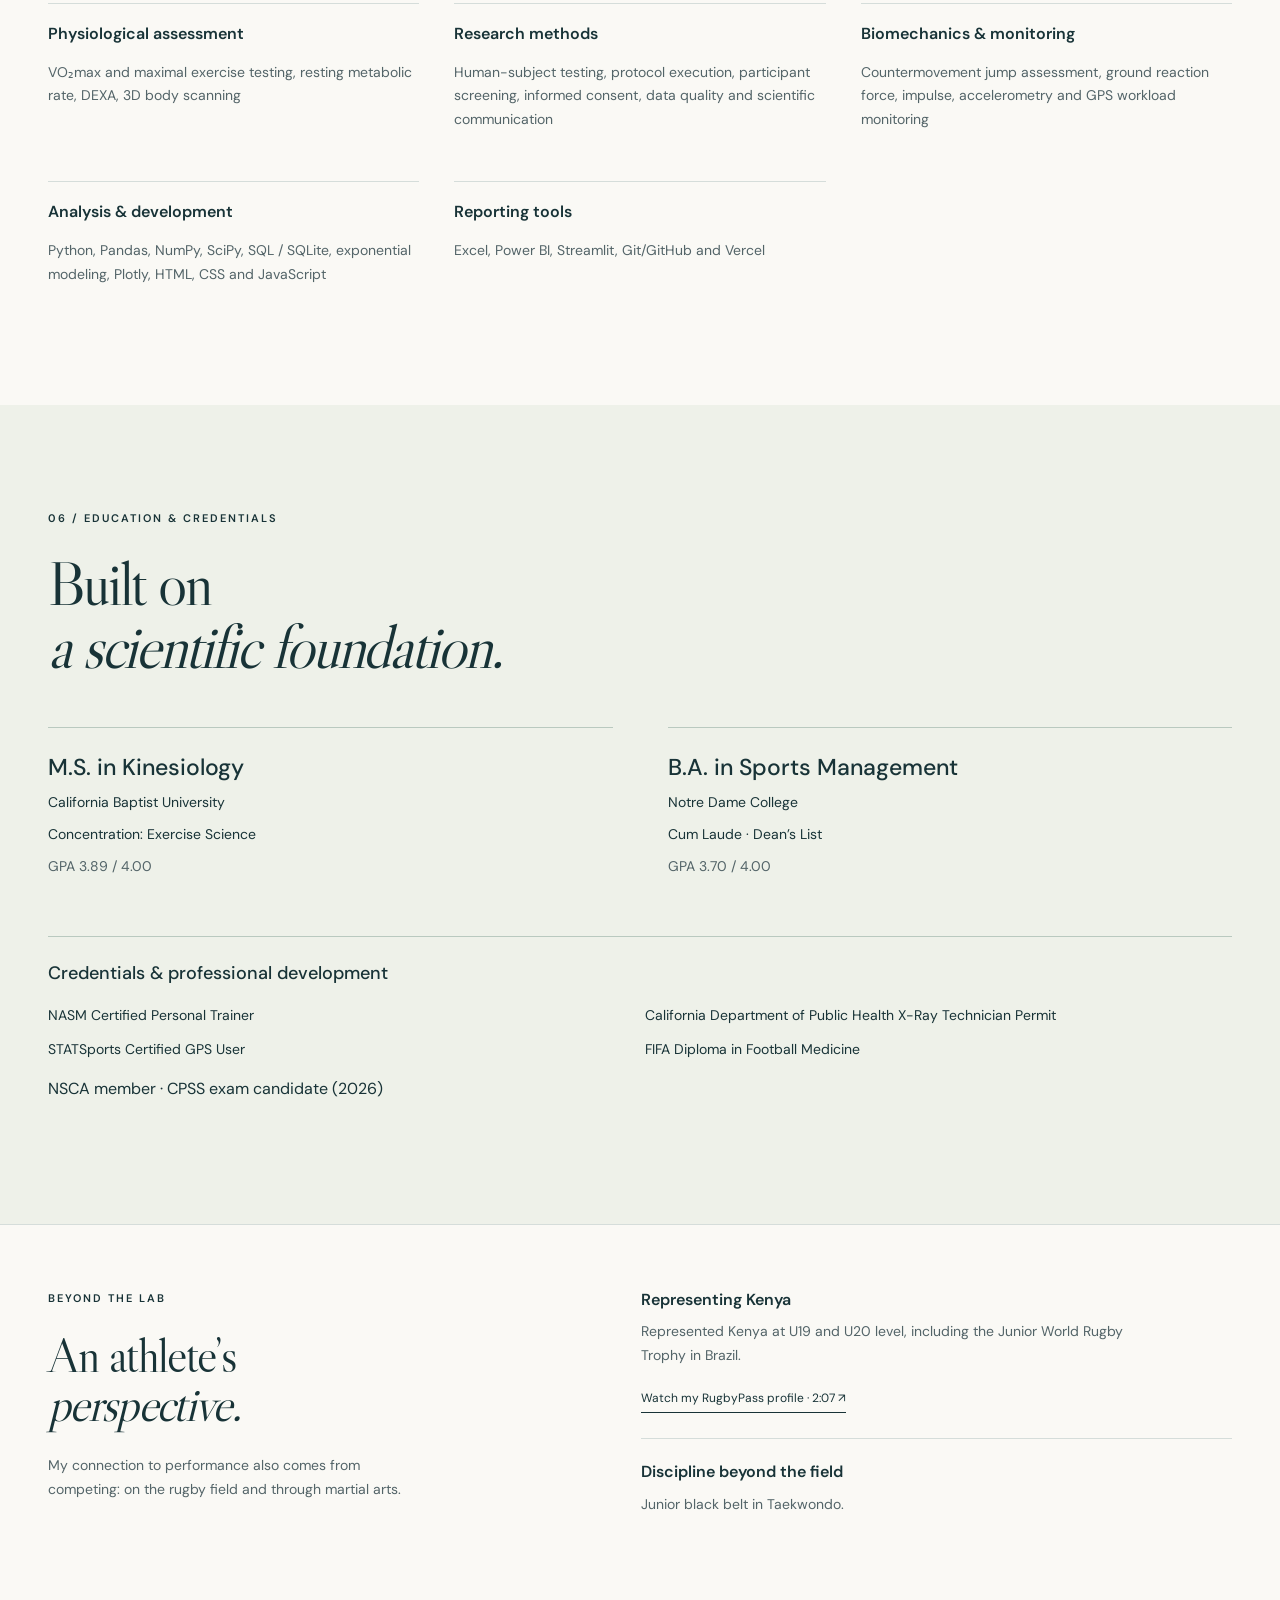
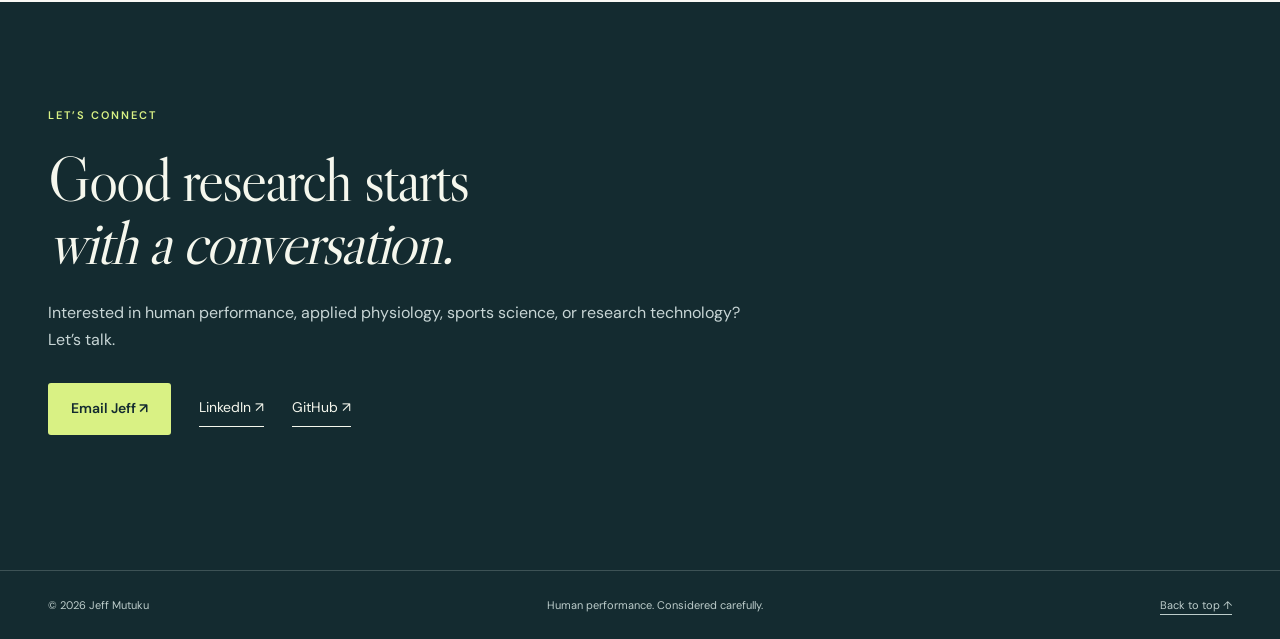
==== commit e4c23ec1: "Lead football project with live dashboard and applied performance insights" ====
--- a/index.html
+++ b/index.html
@@ -4,8 +4,8 @@
 <meta charset="utf-8"><meta name="viewport" content="width=device-width,initial-scale=1">
 <title>Jeff Mutuku | Performance Scientist</title>
 <meta name="description" content="Jeff Mutuku — exercise physiology, applied sports science, human performance research and analytical tools. Explore research, projects and experience.">
-<meta name="theme-color" content="#142b30"><link rel="icon" type="image/svg+xml" href="jm-mark.svg"><link rel="stylesheet" href="styles.css?v=20261109-r1">
-<script src="content.js?v=20261109-r1" defer></script><script src="site.js?v=20261109-r1" defer></script>
+<meta name="theme-color" content="#142b30"><link rel="icon" type="image/svg+xml" href="jm-mark.svg"><link rel="stylesheet" href="styles.css?v=20261109-r2">
+<script src="content.js?v=20261109-r2" defer></script><script src="site.js?v=20261109-r2" defer></script>
 </head>
 <body>
 <a class="skip" href="#main">Skip to content</a>
@@ -13,7 +13,7 @@
 <main id="main">
 <section class="hero" id="home"><div class="wrap hero-grid"><div><p class="eyebrow light">EXERCISE PHYSIOLOGY / SPORTS SCIENCE / ANALYTICS</p><h1>Understanding<br>performance.<br><em>Through science.</em></h1><p class="hero-intro">I’m Jeff Mutuku, a <strong>Performance Scientist</strong> connecting exercise physiology, applied research, and analytical tools.</p><div class="actions"><a class="button" href="#research">Explore my research <span>↗</span></a><a class="text-link" href="resume.html">View resume →</a></div><p class="hero-foot">Concept <span aria-hidden="true">|</span> Evolution <span aria-hidden="true">|</span> Design</p></div><aside class="hero-aside" aria-label="Research focus"><p class="eyebrow light">A QUESTION-DRIVEN PRACTICE</p><figure class="profile"><img class="profile-photo" src="profile.jpeg" alt="Jeff Mutuku, Performance Scientist" width="800" height="800"><figcaption>Jeff Mutuku<small>Performance Scientist</small></figcaption></figure><div class="focus-row"><span>01</span><p>Physiological assessment<small>Metabolic testing & body composition</small></p></div><div class="focus-row"><span>02</span><p>Applied human performance<small>Recovery, conditioning & athlete monitoring</small></p></div><div class="focus-row"><span>03</span><p>Research into practice<small>Data analysis & interactive reporting</small></p></div></aside></div></section>
 <section id="research" class="section"><div class="wrap"><div class="section-heading"><div><p class="eyebrow">01 / SELECTED RESEARCH</p><h2>Questions worth<br><em>investigating.</em></h2></div><p>Research in exercise physiology, human performance and football analytics, with methods, evidence and limitations made explicit.</p></div><div id="research-cards" class="research-grid"></div><p class="section-note">Collaborative studies and independent analytics, presented with their methods, findings, and research context.</p></div></section>
-<section id="projects" class="section tinted"><div class="wrap"><div class="section-heading"><div><p class="eyebrow">02 / TECHNICAL PORTFOLIO</p><h2>Making data<br><em>more useful.</em></h2></div><p>Tools that make performance research easier to explore and communicate.</p></div><article class="soccer-feature" aria-labelledby="soccer-title"><div class="soccer-intro"><p class="eyebrow">FEATURED / FOOTBALL PERFORMANCE ANALYTICS</p><p class="status">Source published · Dashboard runs locally</p><h3 id="soccer-title">Premier League<br>Performance Intelligence</h3><p class="soccer-lead">From physiological assessment to reproducible sports analytics.</p><p>How closely do results reflect the chances a team creates and concedes? This independent JuvoLab project follows 380 matches across the 2015/16 Premier League, connecting a scientific question to a traceable data pipeline and an interactive analytical tool.</p><div class="tags"><span>Python</span><span>SQL / SQLite</span><span>Pandas + NumPy</span><span>Plotly + Streamlit</span></div><div class="actions"><button class="button dark" data-project="soccer">Read research case study ↗</button><a class="text-link" href="https://github.com/JuvoLab/premier-league-performance-intelligence" target="_blank" rel="noopener noreferrer">Explore GitHub code ↗</a></div></div><figure class="soccer-preview"><a href="soccer-performance-preview.png" target="_blank" rel="noopener"><img src="soccer-performance-preview.png" width="1280" height="720" loading="lazy" alt="Local dashboard preview: Crystal Palace results and chance-quality trends, team filters and StatsBomb source attribution"></a><figcaption>Local dashboard preview · Crystal Palace after 38 appearances. <a href="https://github.com/statsbomb/open-data" target="_blank" rel="noopener noreferrer">Data: StatsBomb Open Data</a>. Independent noncommercial research; no affiliation or endorsement.</figcaption></figure><div class="soccer-evidence"><h4>Technical capability, made visible.</h4><p>This project extends my applied physiology background with evidence of an end-to-end football analytics workflow.</p><div class="evidence-grid"><div><h5>Structure & validate</h5><p>Versioned event ingestion, relational SQLite tables and inspectable SQL joins.</p><a href="https://github.com/JuvoLab/premier-league-performance-intelligence/blob/main/queries/team_matches.sql" target="_blank" rel="noopener noreferrer">Inspect the SQL →</a></div><div><h5>Analyze & interpret</h5><p>Rolling trends, cumulative gaps and uncertainty with explicit analytical limits.</p><a href="https://github.com/JuvoLab/premier-league-performance-intelligence/blob/main/docs/case-study.md" target="_blank" rel="noopener noreferrer">Read the methods →</a></div><div><h5>Reproduce & communicate</h5><p>Interactive reporting, documented environments and five passing tests in the project QA record.</p><a href="https://github.com/JuvoLab/premier-league-performance-intelligence/blob/main/docs/qa-review.md" target="_blank" rel="noopener noreferrer">Review validation →</a></div></div><p class="soccer-limit">Scope: historical match-event analysis. It complements physiological testing and athlete monitoring; it does not measure training load, injury risk or current team quality.</p></div></article><article class="technical"><div><p class="eyebrow">SWIMMING PERFORMANCE ANALYTICS</p><h3>PAP swimming<br>research dashboard</h3><p>An interactive interface for comparing group and individual responses across conditioning activities, takeoff power, and sprint time.</p><div class="tags"><span>HTML / CSS</span><span>JavaScript</span><span>Plotly.js</span></div><a class="button dark" href="https://portfolio-site-two-rho-96.vercel.app/" target="_blank" rel="noopener noreferrer">Explore swimming dashboard ↗</a></div><div class="technical-detail"><p class="eyebrow">FROM MEASUREMENT TO INTERPRETATION</p><ol><li><strong>Testing context</strong><span>Collegiate swimmers & dryland conditioning</span></li><li><strong>Response measures</strong><span>Takeoff power & 25-yard sprint time</span></li><li><strong>Interactive comparison</strong><span>Group summaries & individual profiles</span></li></ol><p class="muted">Interactive views connect conditioning activities with group-level and individual takeoff power and sprint-time responses.</p></div></article><div class="development-note"><strong>Continuing work</strong><p>AI-assisted metabolic analysis and reporting is part of my applied practice. A public technical case study will follow when a suitable demonstration and validation materials are available.</p></div><article class="ongoing-research"><p class="eyebrow">ONGOING RESEARCH / MANUSCRIPT DEVELOPMENT</p><h3>Visceral fat & regional body composition</h3><p>Retrospective body-composition research examining visceral adipose tissue, age, and regional fat distribution. Current work focuses on transparent methods, data quality, model evaluation, and scientific review.</p><p class="muted">Manuscript under development. Findings and research documents are not yet available for public dissemination.</p></article></div></section>
+<section id="projects" class="section tinted"><div class="wrap"><div class="section-heading"><div><p class="eyebrow">02 / RESEARCH & APPLIED ANALYTICS</p><h2>Making data<br><em>more useful.</em></h2></div><p>Tools that make performance research easier to explore and communicate.</p></div><article class="soccer-feature" aria-labelledby="soccer-title"><div class="soccer-intro"><p class="eyebrow">FEATURED / FOOTBALL PERFORMANCE INSIGHTS</p><p class="status">Live dashboard · Completed analysis</p><h3 id="soccer-title">Premier League<br>Performance Intelligence</h3><p class="soccer-lead">Turning performance data into practical insights.</p><p>Results tell us what happened. Chance quality helps us ask why. This independent JuvoLab study explores 380 Premier League matches to compare team outcomes, track changes over a season, and focus the next performance conversation.</p><div class="tags"><span>Match analysis</span><span>Expected goals</span><span>Season trends</span><span>Visual storytelling</span></div><div class="actions"><a class="button dark" href="https://juvolab-premier-league.streamlit.app/" target="_blank" rel="noopener noreferrer">Open live dashboard ↗</a><button class="card-action" data-project="soccer">Read research case study ↗</button></div></div><figure class="soccer-preview"><a href="https://juvolab-premier-league.streamlit.app/" target="_blank" rel="noopener noreferrer"><img src="soccer-performance-preview.png" width="1280" height="720" loading="lazy" alt="Dashboard preview showing Crystal Palace results and chance-quality trends, team filters and StatsBomb source attribution"></a><figcaption>Dashboard preview · Crystal Palace after 38 appearances. <a href="https://github.com/statsbomb/open-data" target="_blank" rel="noopener noreferrer">Data: StatsBomb Open Data</a>. Independent noncommercial research; no affiliation or endorsement.</figcaption></figure><div class="soccer-evidence"><h4>From analysis to a better performance conversation.</h4><p>This project extends my physiological assessment background into match analysis, data interpretation, and the communication of practical insights.</p><div class="evidence-grid"><div><h5>Look beyond the league table</h5><p>Compare results with the quality of chances created and conceded to give team outcomes more context.</p></div><div><h5>Recognize changing patterns</h5><p>Follow rolling and cumulative trends to see what a full-season total can hide.</p></div><div><h5>Focus the next review</h5><p>Identify periods and performance gaps that deserve closer investigation with match footage and team context.</p></div></div><p class="soccer-insight"><strong>A practical example:</strong> Crystal Palace’s results-to-chance-quality gap shifted from +12.34 after 19 appearances to −1.58 after 38. The useful question is how chance creation, defending, and scoring evolved across those periods—not simply where the team finished.</p><p class="soccer-limit">Scope: descriptive analysis of the 2015/16 season. Dashboard comparisons guide further review; they do not establish causes or describe current team quality.</p></div></article><article class="technical"><div><p class="eyebrow">SWIMMING PERFORMANCE ANALYTICS</p><h3>PAP swimming<br>research dashboard</h3><p>An interactive interface for comparing group and individual responses across conditioning activities, takeoff power, and sprint time.</p><div class="tags"><span>HTML / CSS</span><span>JavaScript</span><span>Plotly.js</span></div><a class="button dark" href="https://portfolio-site-two-rho-96.vercel.app/" target="_blank" rel="noopener noreferrer">Explore swimming dashboard ↗</a></div><div class="technical-detail"><p class="eyebrow">FROM MEASUREMENT TO INTERPRETATION</p><ol><li><strong>Testing context</strong><span>Collegiate swimmers & dryland conditioning</span></li><li><strong>Response measures</strong><span>Takeoff power & 25-yard sprint time</span></li><li><strong>Interactive comparison</strong><span>Group summaries & individual profiles</span></li></ol><p class="muted">Interactive views connect conditioning activities with group-level and individual takeoff power and sprint-time responses.</p></div></article><div class="development-note"><strong>Continuing work</strong><p>AI-assisted metabolic analysis and reporting is part of my applied practice. A public technical case study will follow when a suitable demonstration and validation materials are available.</p></div><article class="ongoing-research"><p class="eyebrow">ONGOING RESEARCH / MANUSCRIPT DEVELOPMENT</p><h3>Visceral fat & regional body composition</h3><p>Retrospective body-composition research examining visceral adipose tissue, age, and regional fat distribution. Current work focuses on transparent methods, data quality, model evaluation, and scientific review.</p><p class="muted">Manuscript under development. Findings and research documents are not yet available for public dissemination.</p></article></div></section>
 <section id="experience" class="section"><div class="wrap"><div class="section-heading"><div><p class="eyebrow">03 / PROFESSIONAL EXPERIENCE</p><h2>Science in<br><em>applied settings.</em></h2></div><p>Laboratory assessment and collegiate performance support across multidisciplinary environments.</p></div><div id="experience-list"></div></div></section>
 <section id="about" class="section dark-section"><div class="wrap about-grid"><div><p class="eyebrow light">04 / ABOUT</p><h2>Physiology.<br>Performance.<br><em>Possibility.</em></h2></div><div><p id="bio" class="large-copy"></p><p class="muted">My direction: research, sports technology, and R&D work where strong testing methods meet thoughtful analysis.</p><a class="text-link" href="resume.html">Explore my background →</a></div></div></section>
 <section id="skills" class="section"><div class="wrap"><p class="eyebrow">05 / METHODS & TOOLS</p><h2>A practical<br><em>scientific toolkit.</em></h2><div id="skills-list" class="skills-grid"></div></div></section>
--- a/styles.css
+++ b/styles.css
@@ -17,3 +17,5 @@
 .soccer-evidence{grid-column:1/-1;border-top:1px solid #bbc9c1;padding-top:28px}.soccer-evidence h4{font-size:19px;font-weight:500;margin:0 0 8px}.soccer-evidence>p{font-size:14px;color:var(--muted);max-width:75ch}
 .evidence-grid{display:grid;grid-template-columns:repeat(3,minmax(0,1fr));gap:32px;margin:25px 0}.evidence-grid>div{border-left:2px solid #86986f;padding-left:18px}.evidence-grid h5{font-size:15px;margin:0 0 10px;font-weight:600}.evidence-grid p{font-size:13px;color:var(--muted);margin-bottom:12px}.evidence-grid a{font-size:12px}.soccer-evidence .soccer-limit{font-size:12px;max-width:95ch;margin-bottom:0}.project-resources{display:flex;flex-wrap:wrap;gap:15px 25px;margin-top:22px}
 @media(max-width:780px){.research-grid{grid-template-columns:1fr;gap:35px}.soccer-feature{grid-template-columns:1fr;gap:30px;padding-top:28px}.soccer-evidence{grid-column:auto}.evidence-grid{grid-template-columns:1fr;gap:25px}.soccer-intro .actions{align-items:start;flex-direction:column}}
+
+.soccer-evidence .soccer-insight{max-width:90ch;border-top:1px solid #bbc9c1;padding-top:22px;margin-top:25px;font-size:14px}.soccer-intro .actions .card-action{margin-top:0;align-self:center}@media(max-width:780px){.soccer-intro .actions .card-action{align-self:start}}
